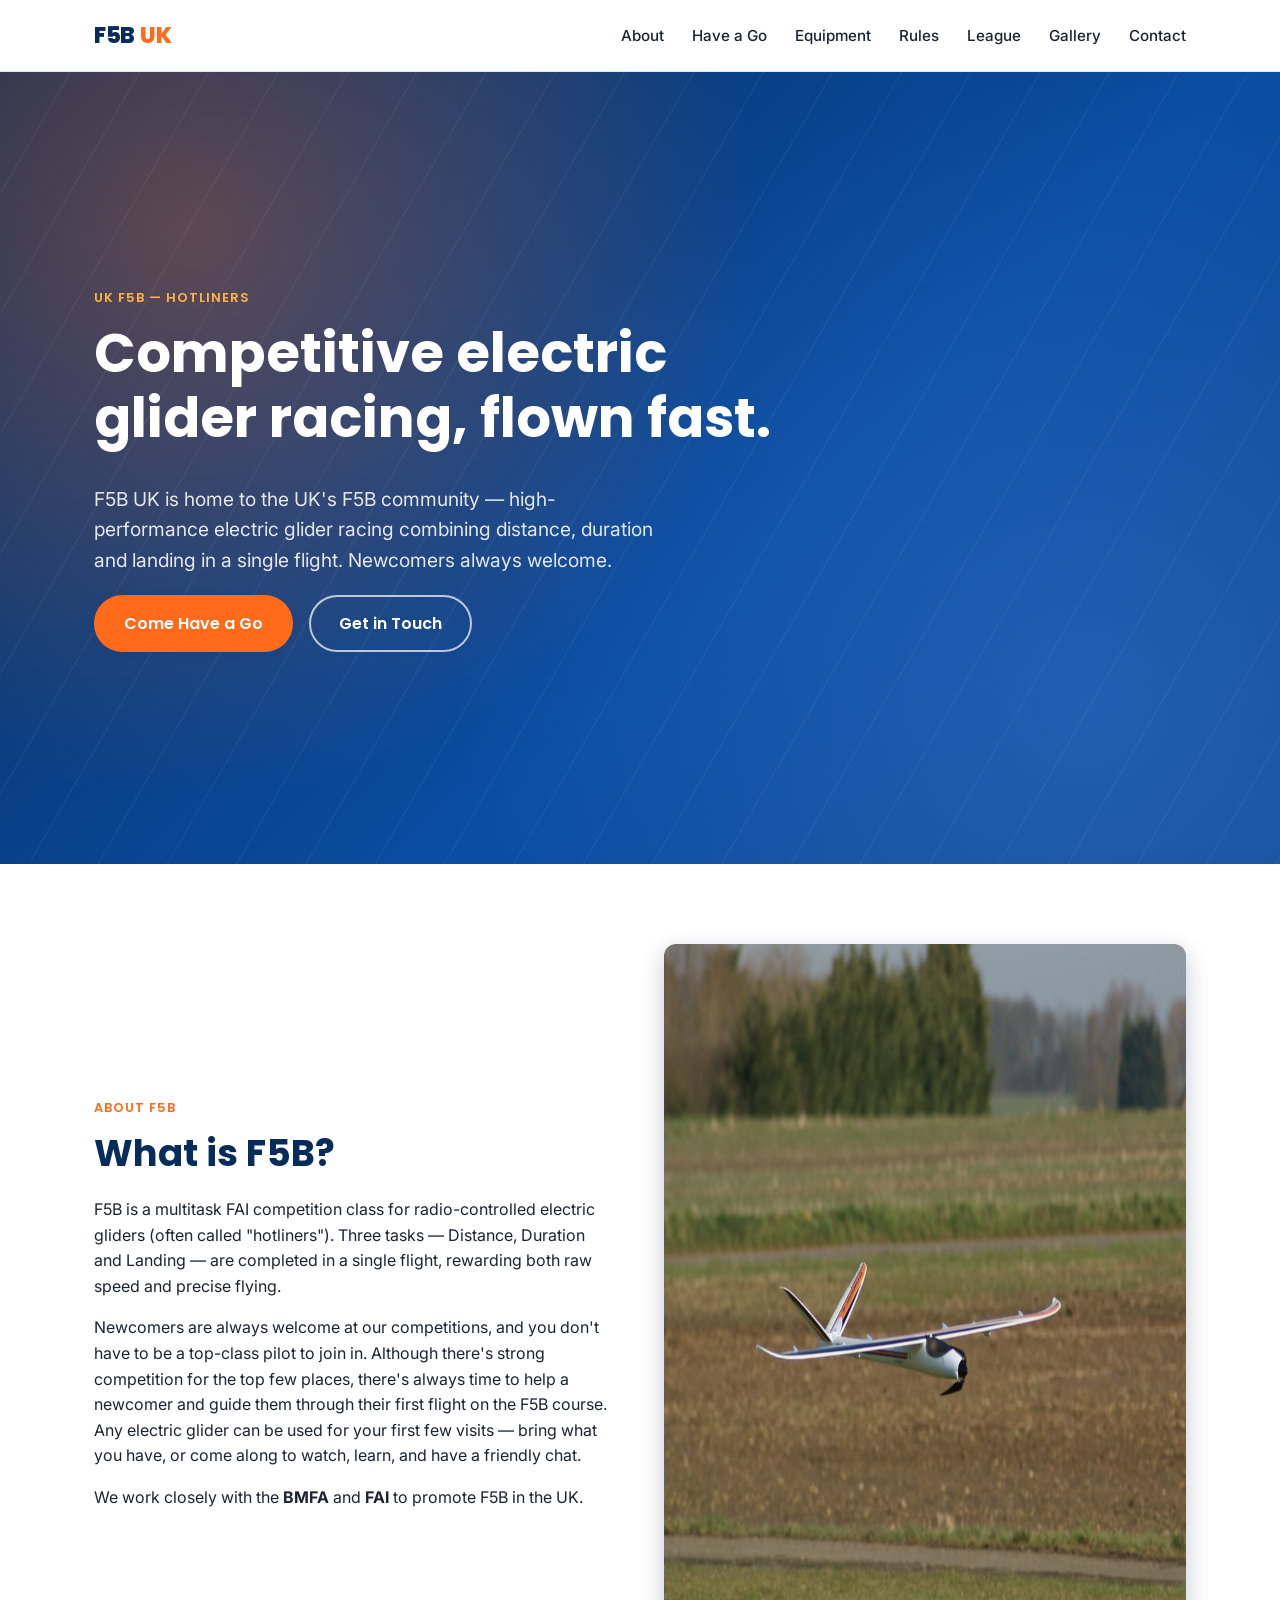
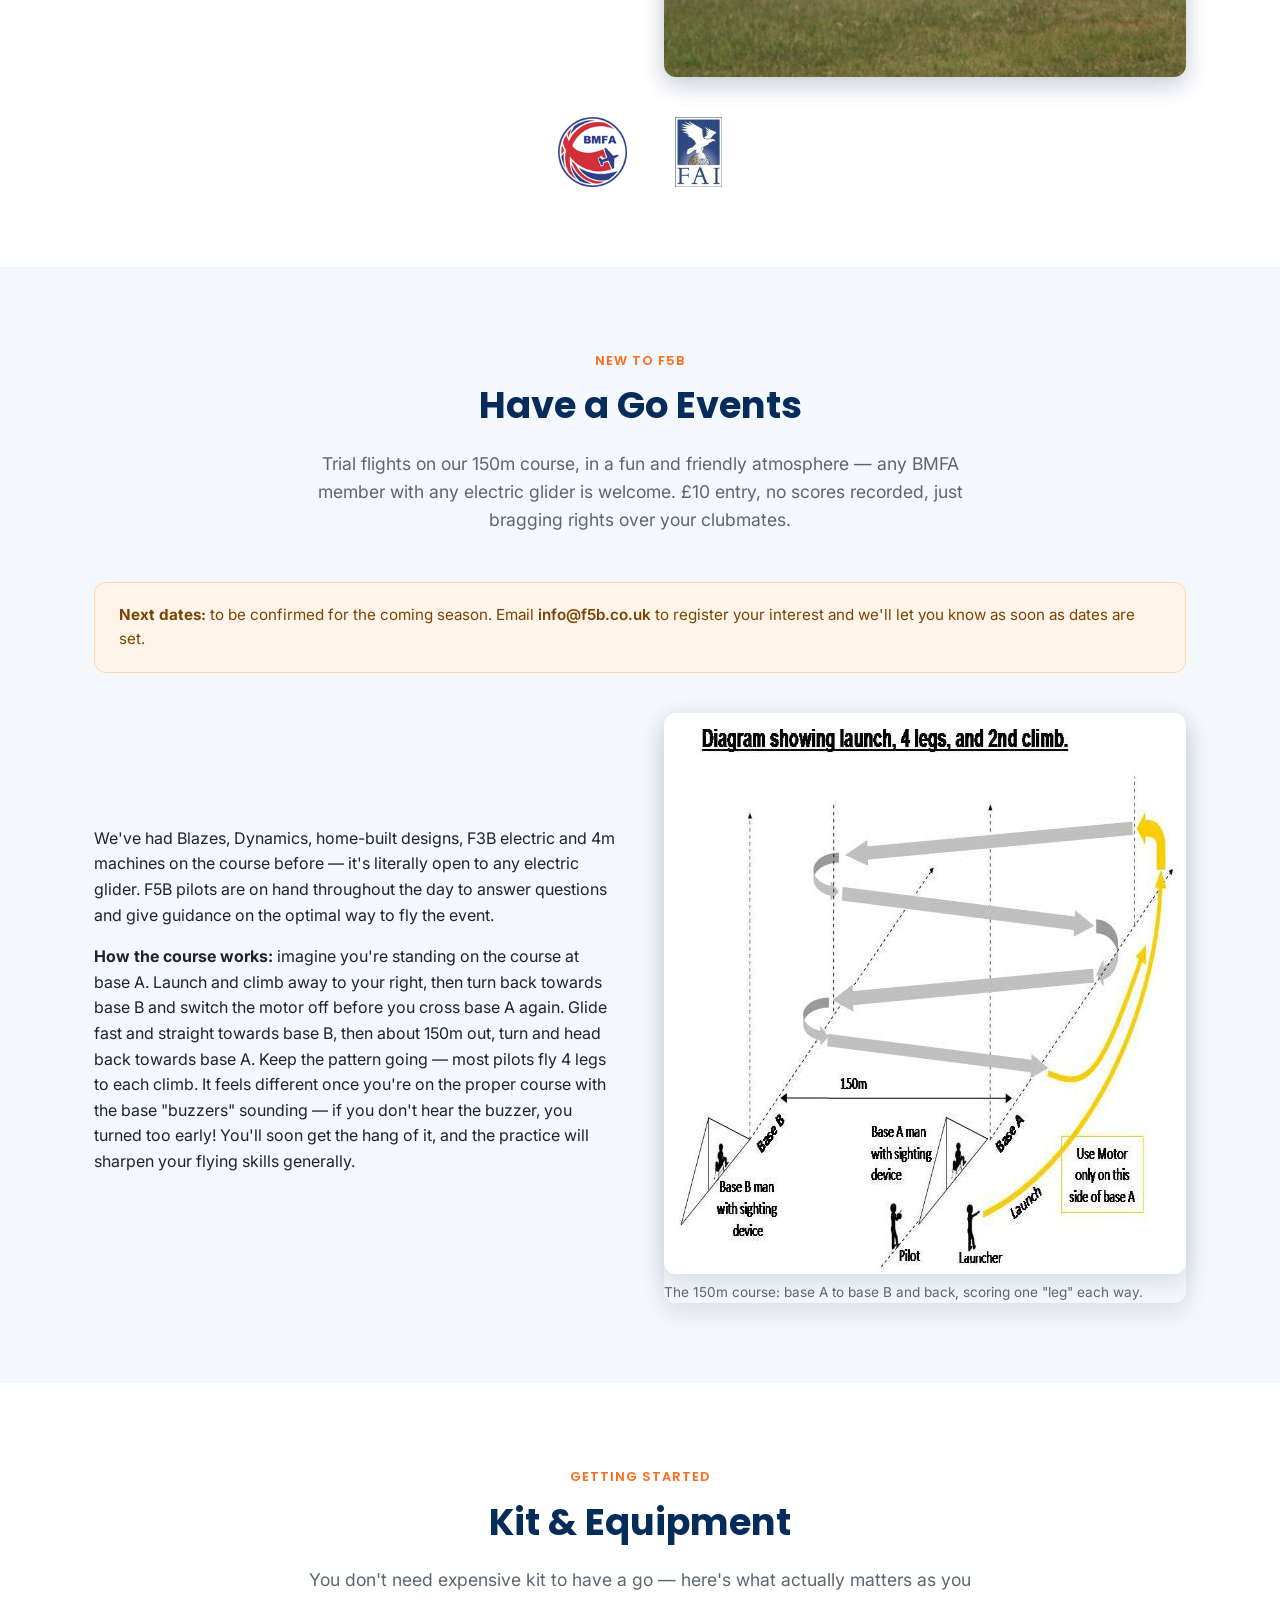
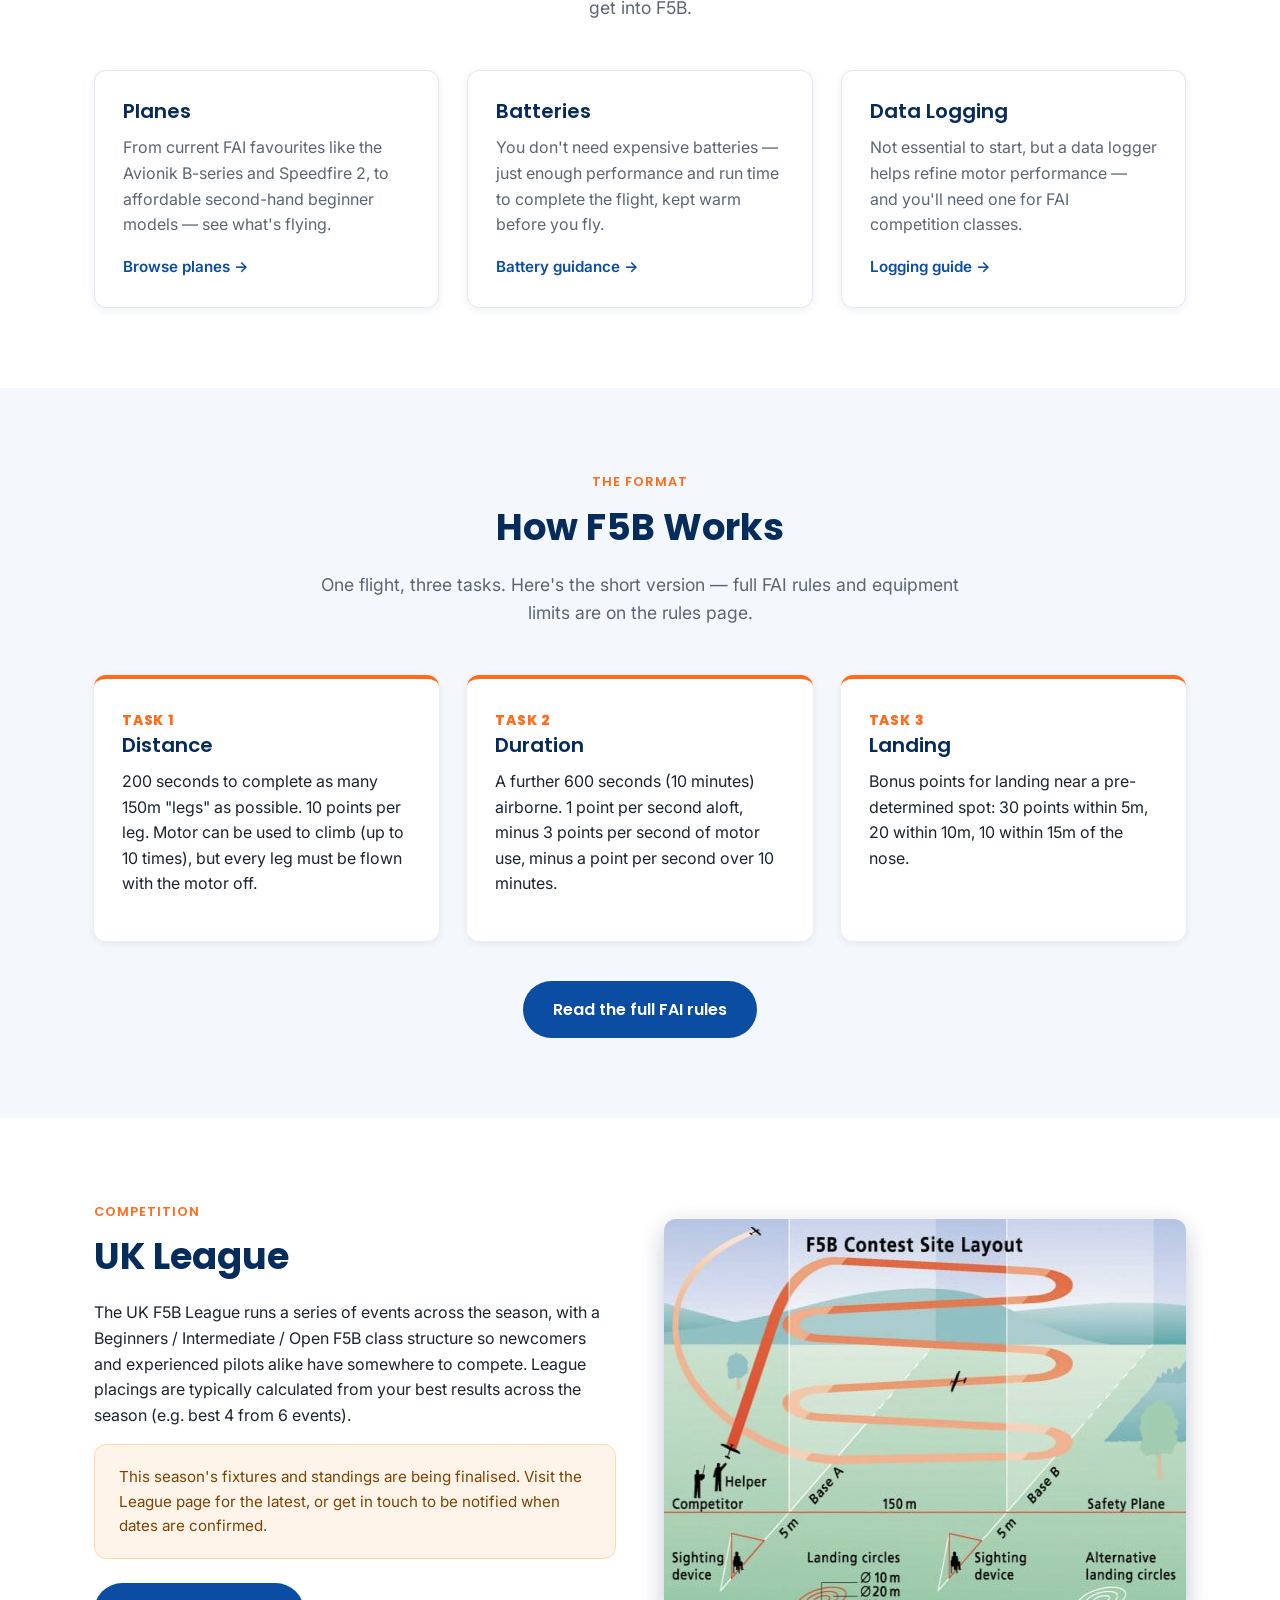
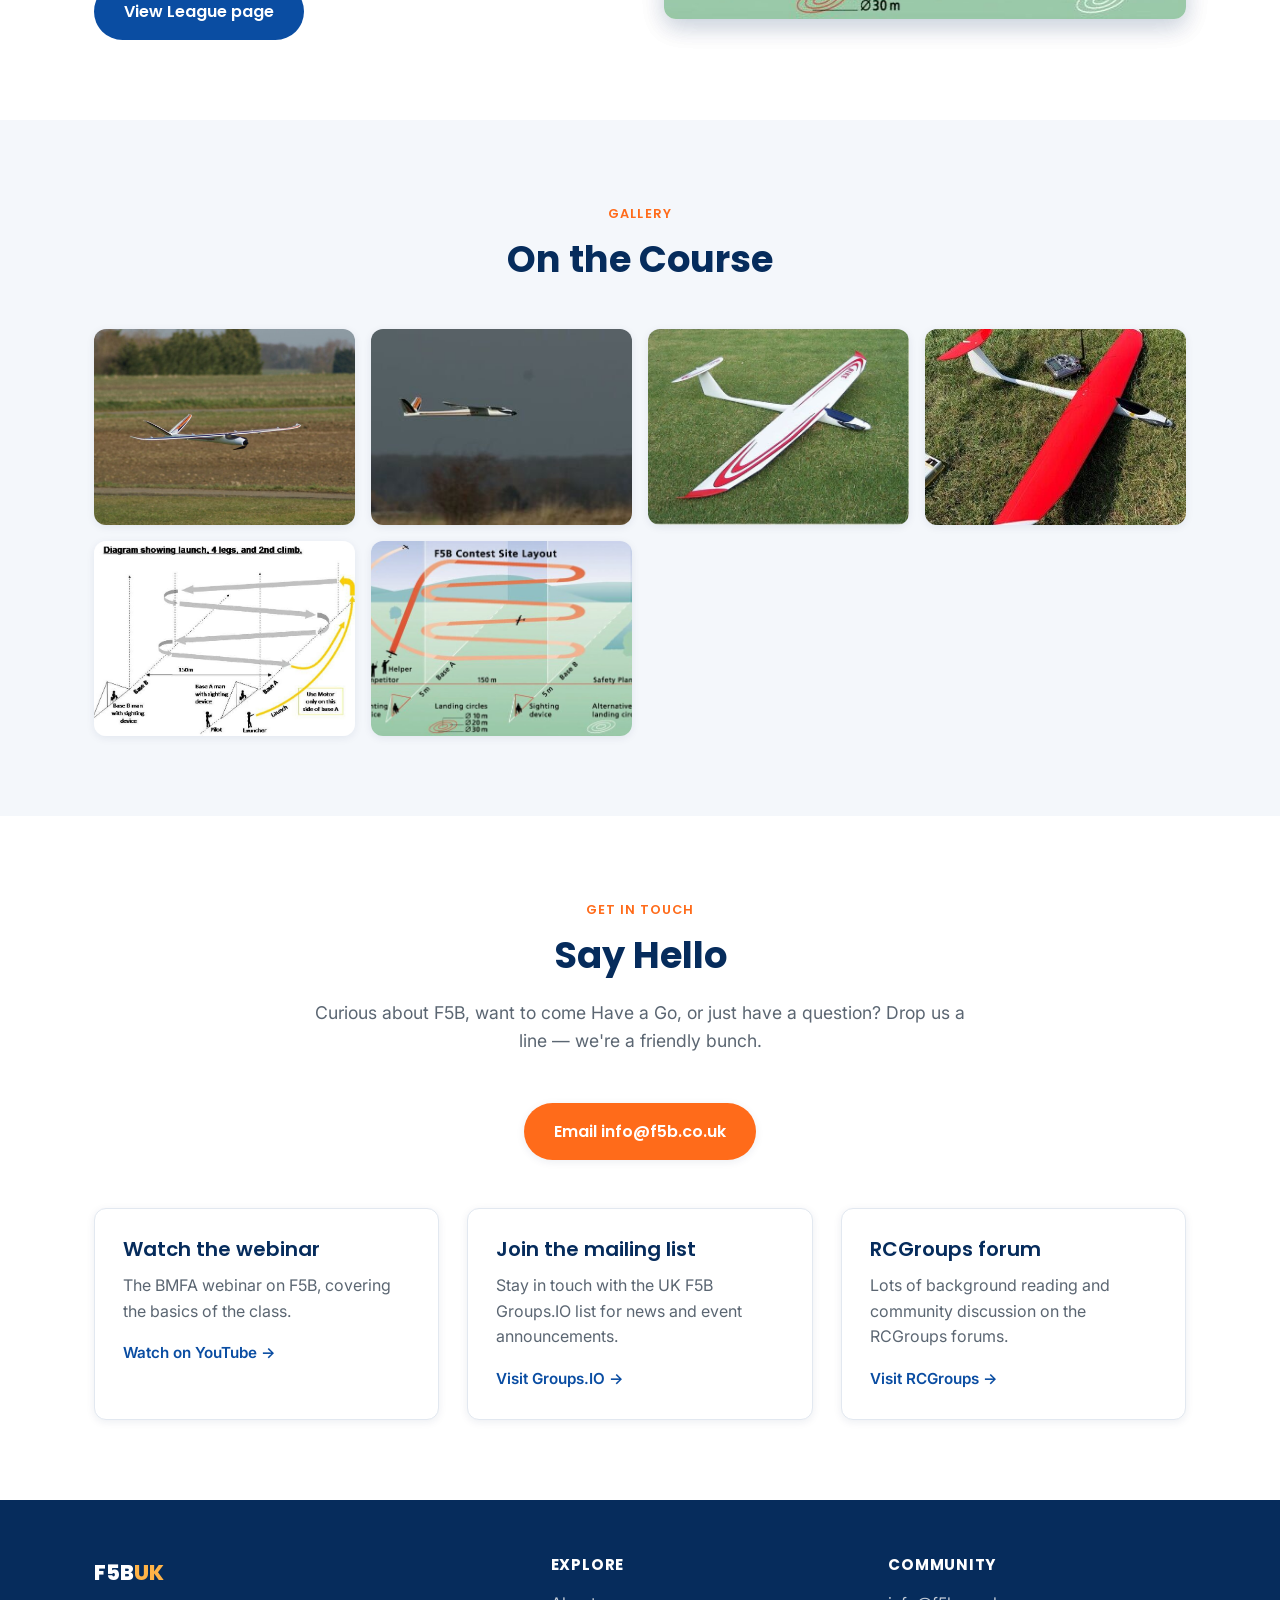
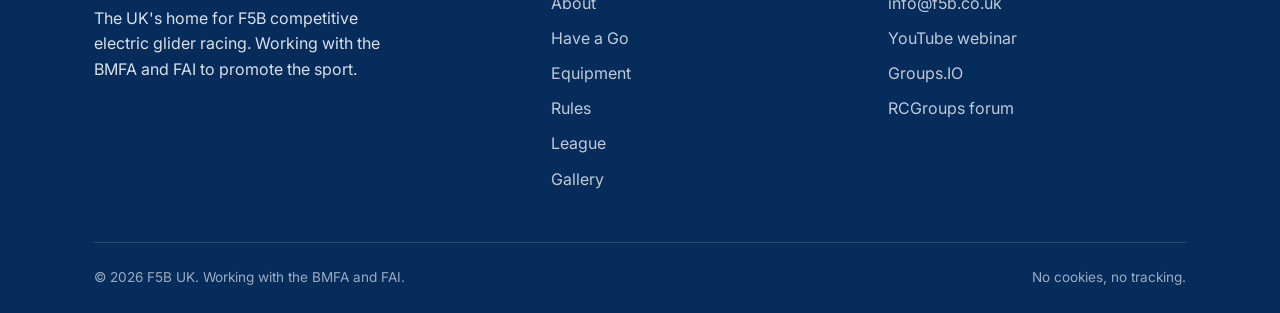
==== index.html @ 8a719f34 "Rebuild f5b.co.uk as a modern static site Replaces the old Weebly site with a hand-maintainable stat" ====
<!DOCTYPE html>
<html lang="en-GB">
<head>
  <meta charset="UTF-8">
  <meta name="viewport" content="width=device-width, initial-scale=1.0">
  <title>F5B UK | Competitive Electric Glider Racing</title>
  <meta name="description" content="F5B UK is home to competitive electric glider (hotliner) racing in the UK. Have-a-Go events, UK League competitions, equipment guides and getting-started info — working with the BMFA and FAI.">
  <link rel="canonical" href="https://f5b.co.uk/">

  <!-- Open Graph -->
  <meta property="og:type" content="website">
  <meta property="og:title" content="F5B UK | Competitive Electric Glider Racing">
  <meta property="og:description" content="The UK's home for F5B hotliner racing. Have-a-Go events, UK League, and everything you need to get started with competitive electric glider flying.">
  <meta property="og:url" content="https://f5b.co.uk/">
  <meta property="og:image" content="https://f5b.co.uk/images/hero-warboys.jpg">
  <meta name="twitter:card" content="summary_large_image">

  <link rel="icon" href="data:image/svg+xml,<svg xmlns=%22http://www.w3.org/2000/svg%22 viewBox=%220 0 100 100%22><text y=%22.9em%22 font-size=%2290%22>✈️</text></svg>">

  <link rel="preconnect" href="https://fonts.googleapis.com">
  <link rel="preconnect" href="https://fonts.gstatic.com" crossorigin>
  <link href="https://fonts.googleapis.com/css2?family=Inter:wght@400;500;600&family=Poppins:wght@600;700;800&display=swap" rel="stylesheet">
  <link rel="stylesheet" href="styles.css">

  <script type="application/ld+json">
  {
    "@context": "https://schema.org",
    "@type": "SportsOrganization",
    "name": "F5B UK",
    "description": "F5B UK is the national community for F5B competitive electric glider (hotliner) racing, working with the BMFA and FAI.",
    "url": "https://f5b.co.uk/",
    "logo": "https://f5b.co.uk/images/hero-warboys.jpg",
    "email": "info@f5b.co.uk",
    "sameAs": [
      "https://www.youtube.com/watch?v=KZSx01k2rZg",
      "https://f5b-uk.groups.io/g/main/topics",
      "http://www.rcgroups.com/high-performance-9/"
    ]
  }
  </script>
</head>
<body>
  <a class="skip-link" href="#main">Skip to content</a>

  <header class="site-header">
    <div class="container">
      <a class="logo" href="index.html">F5B<span>UK</span></a>
      <nav class="nav" aria-label="Primary">
        <ul class="nav-links">
          <li><a href="index.html#about">About</a></li>
          <li><a href="index.html#have-a-go">Have a Go</a></li>
          <li><a href="equipment.html">Equipment</a></li>
          <li><a href="rules.html">Rules</a></li>
          <li><a href="league.html">League</a></li>
          <li><a href="index.html#gallery">Gallery</a></li>
          <li><a href="index.html#contact">Contact</a></li>
        </ul>
        <button type="button" class="nav-toggle" aria-label="Toggle menu" aria-expanded="false">
          <span></span><span></span><span></span>
        </button>
      </nav>
    </div>
  </header>

  <main id="main">

    <!-- Hero -->
    <section class="hero">
      <div class="container">
        <div class="hero-content">
          <span class="eyebrow">UK F5B — Hotliners</span>
          <h1>Competitive electric glider racing, flown fast.</h1>
          <p>F5B UK is home to the UK's F5B community — high-performance electric glider racing combining distance, duration and landing in a single flight. Newcomers always welcome.</p>
          <div class="btn-row">
            <a class="btn btn--primary" href="#have-a-go">Come Have a Go</a>
            <a class="btn btn--outline" href="#contact">Get in Touch</a>
          </div>
        </div>
      </div>
    </section>

    <!-- About -->
    <section id="about" class="section">
      <div class="container">
        <div class="split">
          <div>
            <span class="eyebrow">About F5B</span>
            <h2>What is F5B?</h2>
            <p>F5B is a multitask FAI competition class for radio-controlled electric gliders (often called "hotliners"). Three tasks — Distance, Duration and Landing — are completed in a single flight, rewarding both raw speed and precise flying.</p>
            <p>Newcomers are always welcome at our competitions, and you don't have to be a top-class pilot to join in. Although there's strong competition for the top few places, there's always time to help a newcomer and guide them through their first flight on the F5B course. Any electric glider can be used for your first few visits — bring what you have, or come along to watch, learn, and have a friendly chat.</p>
            <p>We work closely with the <strong>BMFA</strong> and <strong>FAI</strong> to promote F5B in the UK.</p>
          </div>
          <figure>
            <img src="images/hero-warboys.jpg" alt="An electric glider (Dynamic) being flown at the Warboys F5B event" width="1100" height="733" loading="lazy">
          </figure>
        </div>
        <div class="partner-logos">
          <img src="images/bmfa-logo.png" alt="BMFA logo" loading="lazy">
          <img src="images/fai-logo.jpg" alt="FAI logo" loading="lazy">
        </div>
      </div>
    </section>

    <!-- Have a Go -->
    <section id="have-a-go" class="section section--alt">
      <div class="container">
        <div class="section-intro">
          <span class="eyebrow">New to F5B</span>
          <h2>Have a Go Events</h2>
          <p>Trial flights on our 150m course, in a fun and friendly atmosphere — any BMFA member with any electric glider is welcome. £10 entry, no scores recorded, just bragging rights over your clubmates.</p>
        </div>

        <div class="notice mb-lg">
          <strong>Next dates:</strong> to be confirmed for the coming season. Email <a href="mailto:info@f5b.co.uk">info@f5b.co.uk</a> to register your interest and we'll let you know as soon as dates are set.
        </div>

        <div class="split">
          <div>
            <p>We've had Blazes, Dynamics, home-built designs, F3B electric and 4m machines on the course before — it's literally open to any electric glider. F5B pilots are on hand throughout the day to answer questions and give guidance on the optimal way to fly the event.</p>
            <p><strong>How the course works:</strong> imagine you're standing on the course at base A. Launch and climb away to your right, then turn back towards base B and switch the motor off before you cross base A again. Glide fast and straight towards base B, then about 150m out, turn and head back towards base A. Keep the pattern going — most pilots fly 4 legs to each climb. It feels different once you're on the proper course with the base "buzzers" sounding — if you don't hear the buzzer, you turned too early! You'll soon get the hang of it, and the practice will sharpen your flying skills generally.</p>
          </div>
          <figure>
            <img src="images/course-diagram.jpg" alt="Diagram of the 150m F5B course showing base A and base B" width="811" height="561" loading="lazy">
            <figcaption>The 150m course: base A to base B and back, scoring one "leg" each way.</figcaption>
          </figure>
        </div>
      </div>
    </section>

    <!-- Getting Started / Equipment teaser -->
    <section id="equipment" class="section">
      <div class="container">
        <div class="section-intro">
          <span class="eyebrow">Getting Started</span>
          <h2>Kit &amp; Equipment</h2>
          <p>You don't need expensive kit to have a go — here's what actually matters as you get into F5B.</p>
        </div>
        <div class="card-grid">
          <div class="card">
            <h3>Planes</h3>
            <p>From current FAI favourites like the Avionik B-series and Speedfire 2, to affordable second-hand beginner models — see what's flying.</p>
            <a class="card-link" href="equipment.html#planes">Browse planes →</a>
          </div>
          <div class="card">
            <h3>Batteries</h3>
            <p>You don't need expensive batteries — just enough performance and run time to complete the flight, kept warm before you fly.</p>
            <a class="card-link" href="equipment.html#batteries">Battery guidance →</a>
          </div>
          <div class="card">
            <h3>Data Logging</h3>
            <p>Not essential to start, but a data logger helps refine motor performance — and you'll need one for FAI competition classes.</p>
            <a class="card-link" href="equipment.html#data-logging">Logging guide →</a>
          </div>
        </div>
      </div>
    </section>

    <!-- Rules summary -->
    <section class="section section--alt">
      <div class="container">
        <div class="section-intro">
          <span class="eyebrow">The Format</span>
          <h2>How F5B Works</h2>
          <p>One flight, three tasks. Here's the short version — full FAI rules and equipment limits are on the rules page.</p>
        </div>
        <div class="task-grid">
          <div class="task-card">
            <span class="task-number">Task 1</span>
            <h3>Distance</h3>
            <p>200 seconds to complete as many 150m "legs" as possible. 10 points per leg. Motor can be used to climb (up to 10 times), but every leg must be flown with the motor off.</p>
          </div>
          <div class="task-card">
            <span class="task-number">Task 2</span>
            <h3>Duration</h3>
            <p>A further 600 seconds (10 minutes) airborne. 1 point per second aloft, minus 3 points per second of motor use, minus a point per second over 10 minutes.</p>
          </div>
          <div class="task-card">
            <span class="task-number">Task 3</span>
            <h3>Landing</h3>
            <p>Bonus points for landing near a pre-determined spot: 30 points within 5m, 20 within 10m, 10 within 15m of the nose.</p>
          </div>
        </div>
        <div class="btn-row mt-lg center">
          <a class="btn btn--secondary" href="rules.html">Read the full FAI rules</a>
        </div>
      </div>
    </section>

    <!-- League -->
    <section class="section">
      <div class="container">
        <div class="split">
          <div>
            <span class="eyebrow">Competition</span>
            <h2>UK League</h2>
            <p>The UK F5B League runs a series of events across the season, with a Beginners / Intermediate / Open F5B class structure so newcomers and experienced pilots alike have somewhere to compete. League placings are typically calculated from your best results across the season (e.g. best 4 from 6 events).</p>
            <div class="notice">
              This season's fixtures and standings are being finalised. Visit the League page for the latest, or get in touch to be notified when dates are confirmed.
            </div>
            <div class="btn-row mt-md">
              <a class="btn btn--secondary" href="league.html">View League page</a>
            </div>
          </div>
          <figure>
            <img src="images/fai-legs-diagram.jpg" alt="Diagram of the FAI course legs used to score the distance task" width="601" height="400" loading="lazy">
          </figure>
        </div>
      </div>
    </section>

    <!-- Gallery -->
    <section id="gallery" class="section section--alt">
      <div class="container">
        <div class="section-intro">
          <span class="eyebrow">Gallery</span>
          <h2>On the Course</h2>
        </div>
        <div class="gallery-grid">
          <a href="images/hero-warboys.jpg" target="_blank" rel="noopener">
            <img src="images/hero-warboys.jpg" alt="Dynamic electric glider flying at Warboys" loading="lazy">
          </a>
          <a href="images/dynamic-warboys-2.jpg" target="_blank" rel="noopener">
            <img src="images/dynamic-warboys-2.jpg" alt="Dynamic electric glider at Warboys, second view" loading="lazy">
          </a>
          <a href="images/event-photo-1.jpg" target="_blank" rel="noopener">
            <img src="images/event-photo-1.jpg" alt="Pilots and gliders at a Have-a-Go event" loading="lazy">
          </a>
          <a href="images/event-photo-2.jpg" target="_blank" rel="noopener">
            <img src="images/event-photo-2.jpg" alt="F5B event in progress on the course" loading="lazy">
          </a>
          <a href="images/course-diagram.jpg" target="_blank" rel="noopener">
            <img src="images/course-diagram.jpg" alt="150m course diagram" loading="lazy">
          </a>
          <a href="images/fai-legs-diagram.jpg" target="_blank" rel="noopener">
            <img src="images/fai-legs-diagram.jpg" alt="FAI course legs diagram" loading="lazy">
          </a>
        </div>
      </div>
    </section>

    <!-- Contact -->
    <section id="contact" class="section">
      <div class="container">
        <div class="section-intro">
          <span class="eyebrow">Get in Touch</span>
          <h2>Say Hello</h2>
          <p>Curious about F5B, want to come Have a Go, or just have a question? Drop us a line — we're a friendly bunch.</p>
        </div>
        <div class="btn-row center mb-xl">
          <a class="btn btn--primary" href="mailto:info@f5b.co.uk">Email info@f5b.co.uk</a>
        </div>
        <div class="card-grid">
          <div class="card">
            <h3>Watch the webinar</h3>
            <p>The BMFA webinar on F5B, covering the basics of the class.</p>
            <a class="card-link" href="https://www.youtube.com/watch?v=KZSx01k2rZg" target="_blank" rel="noopener">Watch on YouTube →</a>
          </div>
          <div class="card">
            <h3>Join the mailing list</h3>
            <p>Stay in touch with the UK F5B Groups.IO list for news and event announcements.</p>
            <a class="card-link" href="https://f5b-uk.groups.io/g/main/topics" target="_blank" rel="noopener">Visit Groups.IO →</a>
          </div>
          <div class="card">
            <h3>RCGroups forum</h3>
            <p>Lots of background reading and community discussion on the RCGroups forums.</p>
            <a class="card-link" href="http://www.rcgroups.com/high-performance-9/" target="_blank" rel="noopener">Visit RCGroups →</a>
          </div>
        </div>
      </div>
    </section>

  </main>

  <footer class="site-footer">
    <div class="container">
      <div class="footer-grid">
        <div>
          <div class="footer-logo">F5B<span>UK</span></div>
          <p class="footer-blurb">The UK's home for F5B competitive electric glider racing. Working with the BMFA and FAI to promote the sport.</p>
        </div>
        <div>
          <h4>Explore</h4>
          <ul>
            <li><a href="index.html#about">About</a></li>
            <li><a href="index.html#have-a-go">Have a Go</a></li>
            <li><a href="equipment.html">Equipment</a></li>
            <li><a href="rules.html">Rules</a></li>
            <li><a href="league.html">League</a></li>
            <li><a href="index.html#gallery">Gallery</a></li>
          </ul>
        </div>
        <div>
          <h4>Community</h4>
          <ul>
            <li><a href="mailto:info@f5b.co.uk">info@f5b.co.uk</a></li>
            <li><a href="https://www.youtube.com/watch?v=KZSx01k2rZg" target="_blank" rel="noopener">YouTube webinar</a></li>
            <li><a href="https://f5b-uk.groups.io/g/main/topics" target="_blank" rel="noopener">Groups.IO</a></li>
            <li><a href="http://www.rcgroups.com/high-performance-9/" target="_blank" rel="noopener">RCGroups forum</a></li>
          </ul>
        </div>
      </div>
      <div class="footer-bottom">
        <span>&copy; <span id="year">2026</span> F5B UK. Working with the BMFA and FAI.</span>
        <span>No cookies, no tracking.</span>
      </div>
    </div>
  </footer>

  <script src="script.js"></script>
</body>
</html>
---- styles.css ----
/* ==========================================================================
   F5B UK — Design System
   ========================================================================== */

:root {
  /* Colour palette — aviation blue + electric-speed amber accent */
  --color-primary: #0a4da2;
  --color-primary-dark: #062c5c;
  --color-primary-light: #3d7bd9;
  --color-accent: #ff6b1a;
  --color-accent-light: #ffb347;

  --color-bg: #ffffff;
  --color-bg-alt: #f4f7fb;
  --color-text: #1b2430;
  --color-text-muted: #5b6672;
  --color-border: #e2e8f0;
  --color-white: #ffffff;

  /* Type */
  --font-heading: "Poppins", "Segoe UI", system-ui, sans-serif;
  --font-body: "Inter", "Segoe UI", system-ui, sans-serif;

  /* Layout */
  --container-width: 1140px;
  --radius: 12px;
  --shadow-sm: 0 2px 8px rgba(6, 44, 92, 0.08);
  --shadow-md: 0 8px 24px rgba(6, 44, 92, 0.12);
  --header-height: 72px;
}

/* ---- Reset ---- */
*,
*::before,
*::after {
  box-sizing: border-box;
}

html {
  scroll-behavior: smooth;
  scroll-padding-top: var(--header-height);
}

body {
  margin: 0;
  font-family: var(--font-body);
  color: var(--color-text);
  background: var(--color-bg);
  line-height: 1.6;
  -webkit-font-smoothing: antialiased;
}

img {
  max-width: 100%;
  display: block;
}

a {
  color: var(--color-primary);
  text-decoration: none;
}

a:hover {
  text-decoration: underline;
}

h1,
h2,
h3,
h4 {
  font-family: var(--font-heading);
  line-height: 1.2;
  margin: 0 0 0.6em;
  color: var(--color-primary-dark);
}

h1 {
  font-size: clamp(2.2rem, 5vw, 3.4rem);
  font-weight: 700;
}

h2 {
  font-size: clamp(1.7rem, 3.5vw, 2.3rem);
  font-weight: 700;
}

h3 {
  font-size: 1.25rem;
  font-weight: 600;
}

p {
  margin: 0 0 1em;
}

ul {
  margin: 0 0 1em;
  padding-left: 1.25em;
}

.container {
  width: 100%;
  max-width: var(--container-width);
  margin: 0 auto;
  padding: 0 1.5rem;
}

.section {
  padding: 5rem 0;
}

.section--alt {
  background: var(--color-bg-alt);
}

.section-intro {
  max-width: 680px;
  margin: 0 auto 3rem;
  text-align: center;
}

.section-intro p {
  color: var(--color-text-muted);
  font-size: 1.1rem;
}

.eyebrow {
  display: inline-block;
  font-family: var(--font-heading);
  font-size: 0.8rem;
  font-weight: 600;
  letter-spacing: 0.08em;
  text-transform: uppercase;
  color: var(--color-accent);
  margin-bottom: 0.75rem;
}

/* ---- Buttons ---- */
.btn {
  display: inline-block;
  font-family: var(--font-heading);
  font-weight: 600;
  font-size: 1rem;
  padding: 0.85rem 1.75rem;
  border-radius: 999px;
  border: 2px solid transparent;
  cursor: pointer;
  transition: transform 0.15s ease, box-shadow 0.15s ease, background 0.15s ease;
  text-decoration: none;
}

.btn:hover {
  transform: translateY(-2px);
  text-decoration: none;
}

.btn--primary {
  background: var(--color-accent);
  color: var(--color-white);
  box-shadow: var(--shadow-sm);
}

.btn--primary:hover {
  background: var(--color-accent-light);
  box-shadow: var(--shadow-md);
}

.btn--outline {
  background: transparent;
  border-color: rgba(255, 255, 255, 0.7);
  color: var(--color-white);
}

.btn--outline:hover {
  background: rgba(255, 255, 255, 0.15);
}

.btn--secondary {
  background: var(--color-primary);
  color: var(--color-white);
}

.btn--secondary:hover {
  background: var(--color-primary-light);
}

.btn-row {
  display: flex;
  gap: 1rem;
  flex-wrap: wrap;
}

/* ---- Header / Nav ---- */
.site-header {
  position: sticky;
  top: 0;
  z-index: 100;
  height: var(--header-height);
  background: rgba(255, 255, 255, 0.95);
  backdrop-filter: blur(8px);
  border-bottom: 1px solid var(--color-border);
}

.site-header .container {
  height: 100%;
  display: flex;
  align-items: center;
  justify-content: space-between;
}

.logo {
  font-family: var(--font-heading);
  font-weight: 800;
  font-size: 1.4rem;
  color: var(--color-primary-dark);
  letter-spacing: -0.02em;
  text-decoration: none;
  display: flex;
  align-items: baseline;
  gap: 0.35rem;
}

.logo span {
  color: var(--color-accent);
}

.logo:hover {
  text-decoration: none;
}

.nav {
  display: flex;
  align-items: center;
  gap: 2rem;
}

.nav-links {
  display: flex;
  gap: 1.75rem;
  list-style: none;
  margin: 0;
  padding: 0;
}

.nav-links a {
  color: var(--color-text);
  font-weight: 500;
  font-size: 0.95rem;
}

.nav-links a:hover {
  color: var(--color-primary);
  text-decoration: none;
}

.nav-toggle {
  display: none;
  flex-direction: column;
  gap: 5px;
  background: none;
  border: none;
  cursor: pointer;
  padding: 0.5rem;
}

.nav-toggle span {
  width: 24px;
  height: 2px;
  background: var(--color-primary-dark);
  border-radius: 2px;
  transition: transform 0.2s ease, opacity 0.2s ease;
}

/* ---- Hero ---- */
.hero {
  position: relative;
  min-height: 88vh;
  display: flex;
  align-items: center;
  color: var(--color-white);
  background: radial-gradient(circle at 15% 20%, rgba(255, 107, 26, 0.35), transparent 45%),
    radial-gradient(circle at 85% 80%, rgba(61, 123, 217, 0.4), transparent 50%),
    linear-gradient(135deg, var(--color-primary-dark) 0%, var(--color-primary) 60%, #124a8f 100%);
  overflow: hidden;
}

.hero::after {
  content: "";
  position: absolute;
  inset: 0;
  background-image: repeating-linear-gradient(
    120deg,
    rgba(255, 255, 255, 0.04) 0px,
    rgba(255, 255, 255, 0.04) 2px,
    transparent 2px,
    transparent 60px
  );
  pointer-events: none;
}

.hero-content {
  position: relative;
  z-index: 1;
  max-width: 680px;
}

.hero-content .eyebrow {
  color: var(--color-accent-light);
}

.hero-content h1 {
  color: var(--color-white);
}

.hero-content p {
  font-size: 1.2rem;
  color: rgba(255, 255, 255, 0.88);
  max-width: 560px;
}

/* ---- Cards ---- */
.card-grid {
  display: grid;
  grid-template-columns: repeat(auto-fit, minmax(260px, 1fr));
  gap: 1.75rem;
}

.card {
  background: var(--color-white);
  border-radius: var(--radius);
  box-shadow: var(--shadow-sm);
  padding: 1.75rem;
  transition: transform 0.15s ease, box-shadow 0.15s ease;
  border: 1px solid var(--color-border);
}

.card:hover {
  transform: translateY(-4px);
  box-shadow: var(--shadow-md);
}

.card h3 {
  color: var(--color-primary-dark);
}

.card p {
  color: var(--color-text-muted);
  margin-bottom: 1rem;
}

.card-link {
  font-weight: 600;
  font-size: 0.95rem;
}

/* ---- Plane cards (with photo) ---- */
.plane-card {
  background: var(--color-white);
  border-radius: var(--radius);
  overflow: hidden;
  box-shadow: var(--shadow-sm);
  border: 1px solid var(--color-border);
  display: flex;
  flex-direction: column;
}

.plane-card img {
  width: 100%;
  aspect-ratio: 4 / 3;
  object-fit: cover;
}

.plane-card .plane-card-body {
  padding: 1.25rem 1.5rem 1.5rem;
}

.plane-card h3 {
  margin-bottom: 0.35rem;
}

.plane-card p {
  color: var(--color-text-muted);
  font-size: 0.95rem;
  margin-bottom: 0.5rem;
}

.photo-credit {
  font-size: 0.78rem;
  color: var(--color-text-muted);
}

.photo-credit a {
  color: var(--color-text-muted);
  text-decoration: underline;
}

/* ---- Two-column layout ---- */
.split {
  display: grid;
  grid-template-columns: 1fr 1fr;
  gap: 3rem;
  align-items: center;
}

.split img,
.split figure {
  border-radius: var(--radius);
  box-shadow: var(--shadow-md);
  margin: 0;
}

.split figure figcaption {
  font-size: 0.85rem;
  color: var(--color-text-muted);
  margin-top: 0.5rem;
}

/* ---- Partner logos ---- */
.partner-logos {
  display: flex;
  align-items: center;
  justify-content: center;
  gap: 3rem;
  flex-wrap: wrap;
  margin-top: 2.5rem;
}

.partner-logos img {
  max-height: 70px;
  width: auto;
  filter: grayscale(15%);
}

/* ---- Gallery ---- */
.gallery-grid {
  display: grid;
  grid-template-columns: repeat(auto-fit, minmax(220px, 1fr));
  gap: 1rem;
}

.gallery-grid a {
  display: block;
  border-radius: var(--radius);
  overflow: hidden;
  box-shadow: var(--shadow-sm);
}

.gallery-grid img {
  width: 100%;
  aspect-ratio: 4 / 3;
  object-fit: cover;
  transition: transform 0.25s ease;
}

.gallery-grid a:hover img {
  transform: scale(1.05);
}

/* ---- Placeholder / notice boxes ---- */
.notice {
  background: #fff4ea;
  border: 1px solid #ffd8ae;
  border-radius: var(--radius);
  padding: 1.25rem 1.5rem;
  color: #7a4300;
  font-size: 0.95rem;
}

.notice a {
  color: #7a4300;
  font-weight: 600;
}

/* ---- Tables (league placeholder) ---- */
.data-table {
  width: 100%;
  border-collapse: collapse;
  background: var(--color-white);
  box-shadow: var(--shadow-sm);
  border-radius: var(--radius);
  overflow: hidden;
}

.data-table caption {
  text-align: left;
  font-weight: 600;
  padding: 0.75rem 1rem;
  background: var(--color-bg-alt);
}

.data-table th,
.data-table td {
  padding: 0.75rem 1rem;
  border-bottom: 1px solid var(--color-border);
  text-align: left;
}

.data-table th {
  font-family: var(--font-heading);
  color: var(--color-primary-dark);
  font-size: 0.85rem;
  text-transform: uppercase;
  letter-spacing: 0.04em;
}

/* ---- Rules task cards ---- */
.task-grid {
  display: grid;
  grid-template-columns: repeat(auto-fit, minmax(240px, 1fr));
  gap: 1.75rem;
}

.task-card {
  background: var(--color-white);
  border-top: 4px solid var(--color-accent);
  border-radius: var(--radius);
  padding: 1.75rem;
  box-shadow: var(--shadow-sm);
}

.task-card .task-number {
  font-family: var(--font-heading);
  font-weight: 800;
  font-size: 0.85rem;
  color: var(--color-accent);
  letter-spacing: 0.06em;
  text-transform: uppercase;
}

/* ---- Sub-nav (for deep pages) ---- */
.subnav {
  background: var(--color-bg-alt);
  border-bottom: 1px solid var(--color-border);
  position: sticky;
  top: var(--header-height);
  z-index: 90;
}

.subnav .container {
  display: flex;
  gap: 1.5rem;
  overflow-x: auto;
  padding-top: 0.85rem;
  padding-bottom: 0.85rem;
}

.subnav a {
  white-space: nowrap;
  font-size: 0.9rem;
  font-weight: 600;
  color: var(--color-text-muted);
}

.subnav a:hover {
  color: var(--color-primary);
  text-decoration: none;
}

/* ---- Page header (deep pages) ---- */
.page-header {
  background: linear-gradient(135deg, var(--color-primary-dark), var(--color-primary));
  color: var(--color-white);
  padding: 3.5rem 0;
  text-align: center;
}

.page-header h1 {
  color: var(--color-white);
  margin-bottom: 0.5rem;
}

.page-header p {
  color: rgba(255, 255, 255, 0.85);
  max-width: 620px;
  margin: 0 auto;
}

.breadcrumb {
  font-size: 0.85rem;
  color: rgba(255, 255, 255, 0.7);
  margin-bottom: 1rem;
}

.breadcrumb a {
  color: rgba(255, 255, 255, 0.85);
}

/* ---- Footer ---- */
.site-footer {
  background: var(--color-primary-dark);
  color: rgba(255, 255, 255, 0.85);
  padding: 3.5rem 0 1.5rem;
}

.footer-grid {
  display: grid;
  grid-template-columns: 1.4fr 1fr 1fr;
  gap: 2.5rem;
  margin-bottom: 2.5rem;
}

.footer-grid h4 {
  color: var(--color-white);
  font-size: 0.95rem;
  text-transform: uppercase;
  letter-spacing: 0.05em;
  margin-bottom: 1rem;
}

.footer-grid ul {
  list-style: none;
  padding: 0;
  margin: 0;
}

.footer-grid li {
  margin-bottom: 0.6rem;
}

.footer-grid a {
  color: rgba(255, 255, 255, 0.75);
}

.footer-grid a:hover {
  color: var(--color-white);
}

.footer-logo {
  font-family: var(--font-heading);
  font-weight: 800;
  font-size: 1.3rem;
  color: var(--color-white);
}

.footer-logo span {
  color: var(--color-accent-light);
}

.footer-bottom {
  border-top: 1px solid rgba(255, 255, 255, 0.15);
  padding-top: 1.5rem;
  font-size: 0.85rem;
  color: rgba(255, 255, 255, 0.6);
  display: flex;
  justify-content: space-between;
  flex-wrap: wrap;
  gap: 0.5rem;
}

/* ---- Utilities ---- */
.mt-sm { margin-top: 1rem; }
.mt-md { margin-top: 1.5rem; }
.mt-lg { margin-top: 2.5rem; }
.mt-xl { margin-top: 3rem; }
.mb-lg { margin-bottom: 2.5rem; }
.mb-xl { margin-bottom: 3rem; }
.my-lg { margin: 2.5rem 0; }
.my-md { margin: 2rem 0; }
.center { justify-content: center; }
.footer-blurb { margin-top: 1rem; max-width: 320px; }
.figure-narrow { max-width: 500px; margin: 0 auto 3rem; }

/* ---- Skip link (a11y) ---- */
.skip-link {
  position: absolute;
  left: -9999px;
  top: 0;
  background: var(--color-white);
  color: var(--color-primary-dark);
  padding: 0.75rem 1.25rem;
  z-index: 200;
  border-radius: 0 0 8px 0;
}

.skip-link:focus {
  left: 0;
}

/* ==========================================================================
   Responsive
   ========================================================================== */

@media (max-width: 860px) {
  .footer-grid {
    grid-template-columns: 1fr 1fr;
  }
}

@media (max-width: 768px) {
  .nav-links {
    position: fixed;
    top: var(--header-height);
    left: 0;
    right: 0;
    background: var(--color-white);
    flex-direction: column;
    gap: 0;
    padding: 0.5rem 0;
    border-bottom: 1px solid var(--color-border);
    box-shadow: var(--shadow-md);
    transform: translateY(-130%);
    opacity: 0;
    transition: transform 0.2s ease, opacity 0.2s ease;
  }

  .nav-links.is-open {
    transform: translateY(0);
    opacity: 1;
  }

  .nav-links li {
    width: 100%;
  }

  .nav-links a {
    display: block;
    padding: 0.9rem 1.5rem;
  }

  .nav-toggle {
    display: flex;
  }

  .nav-toggle.is-open span:nth-child(1) {
    transform: translateY(7px) rotate(45deg);
  }

  .nav-toggle.is-open span:nth-child(2) {
    opacity: 0;
  }

  .nav-toggle.is-open span:nth-child(3) {
    transform: translateY(-7px) rotate(-45deg);
  }

  .split {
    grid-template-columns: 1fr;
  }

  .footer-grid {
    grid-template-columns: 1fr;
  }

  .footer-bottom {
    flex-direction: column;
  }
}

@media (max-width: 520px) {
  .section {
    padding: 3.5rem 0;
  }

  .hero {
    min-height: 100vh;
  }

  .btn-row {
    flex-direction: column;
  }

  .btn {
    text-align: center;
  }
}
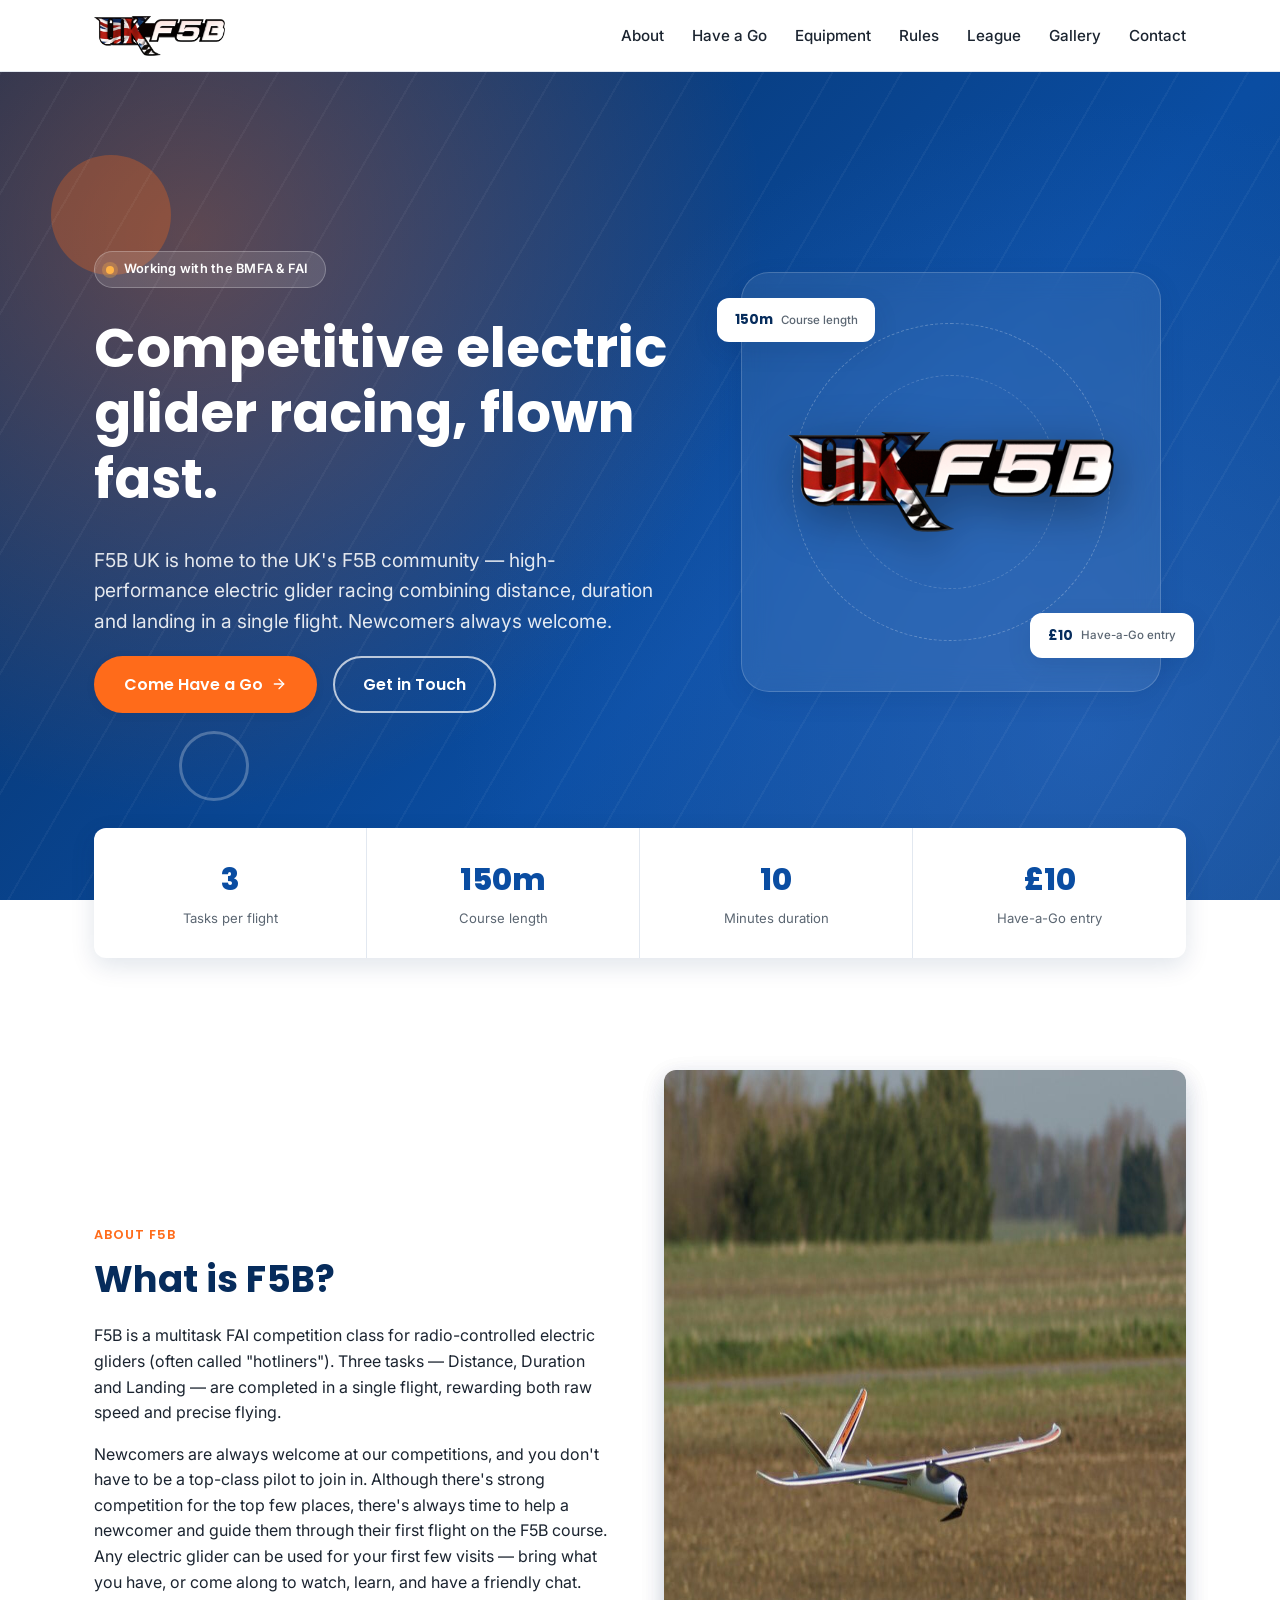
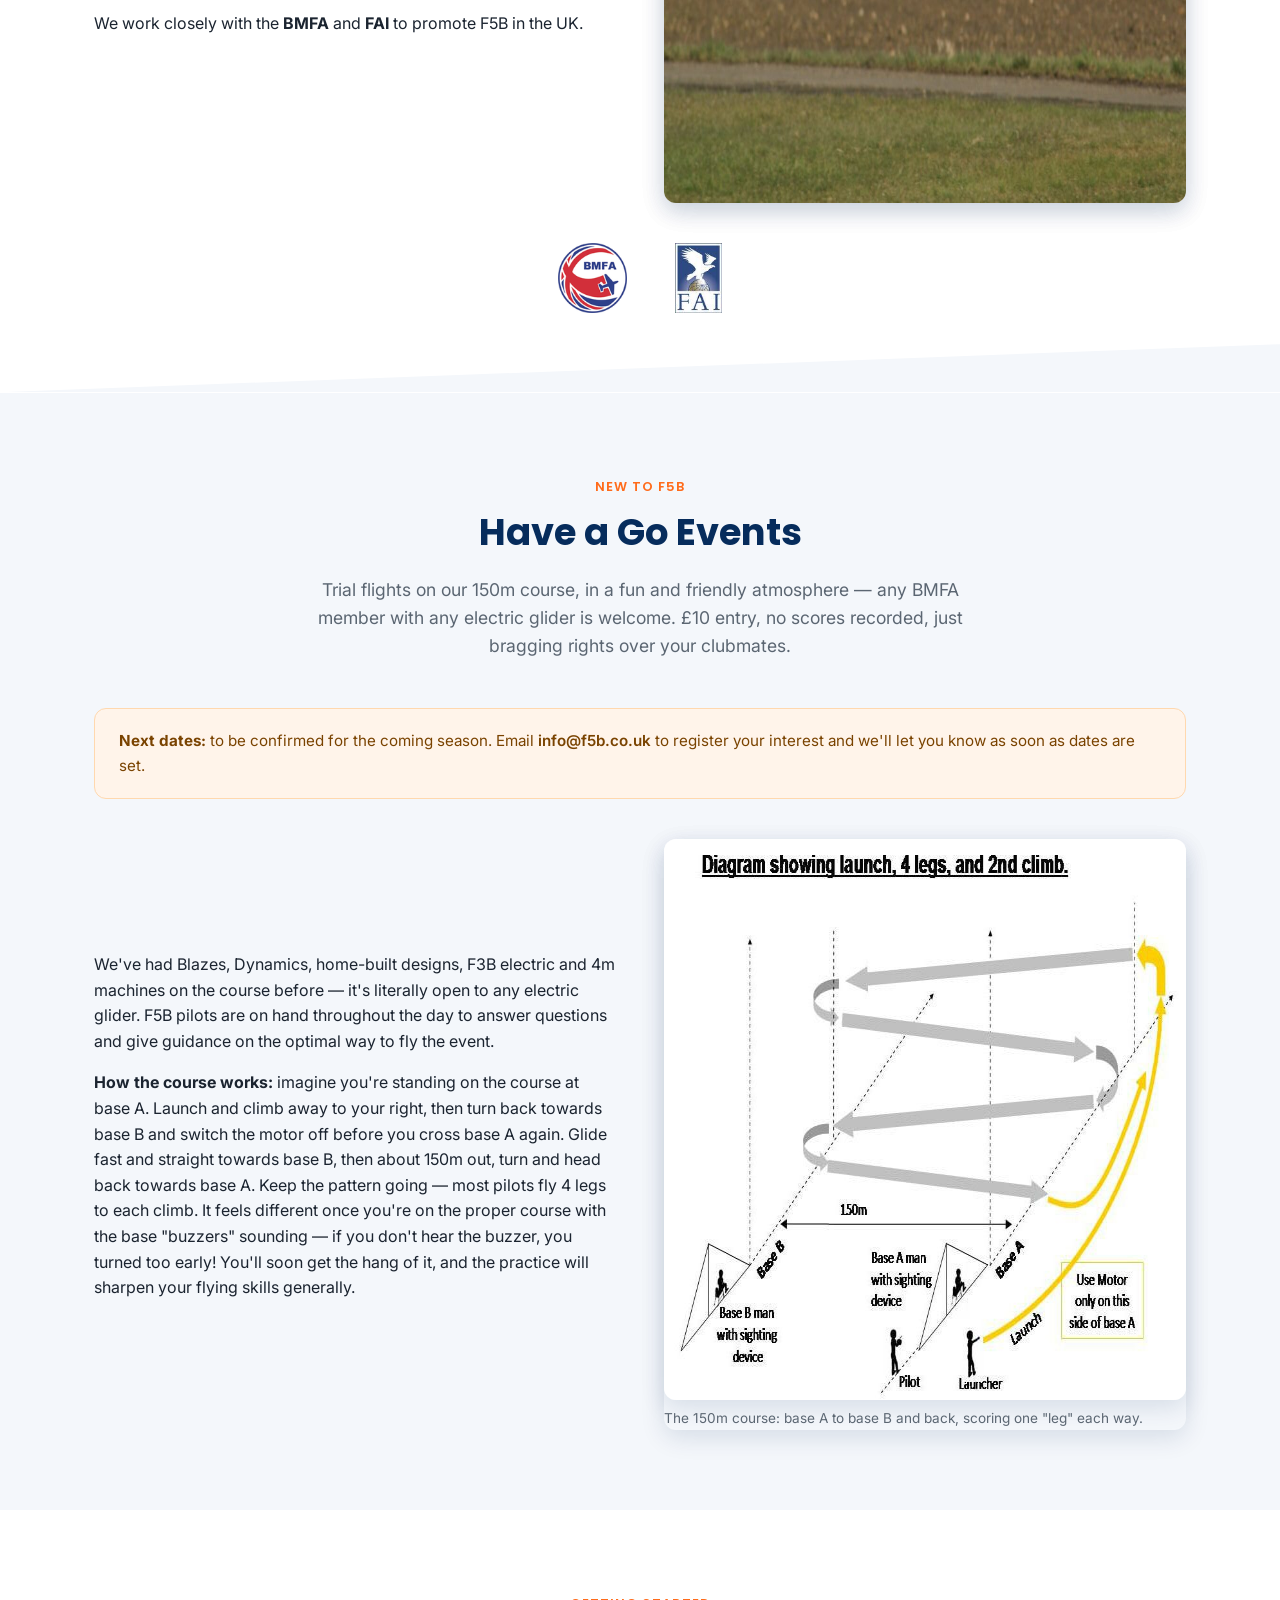
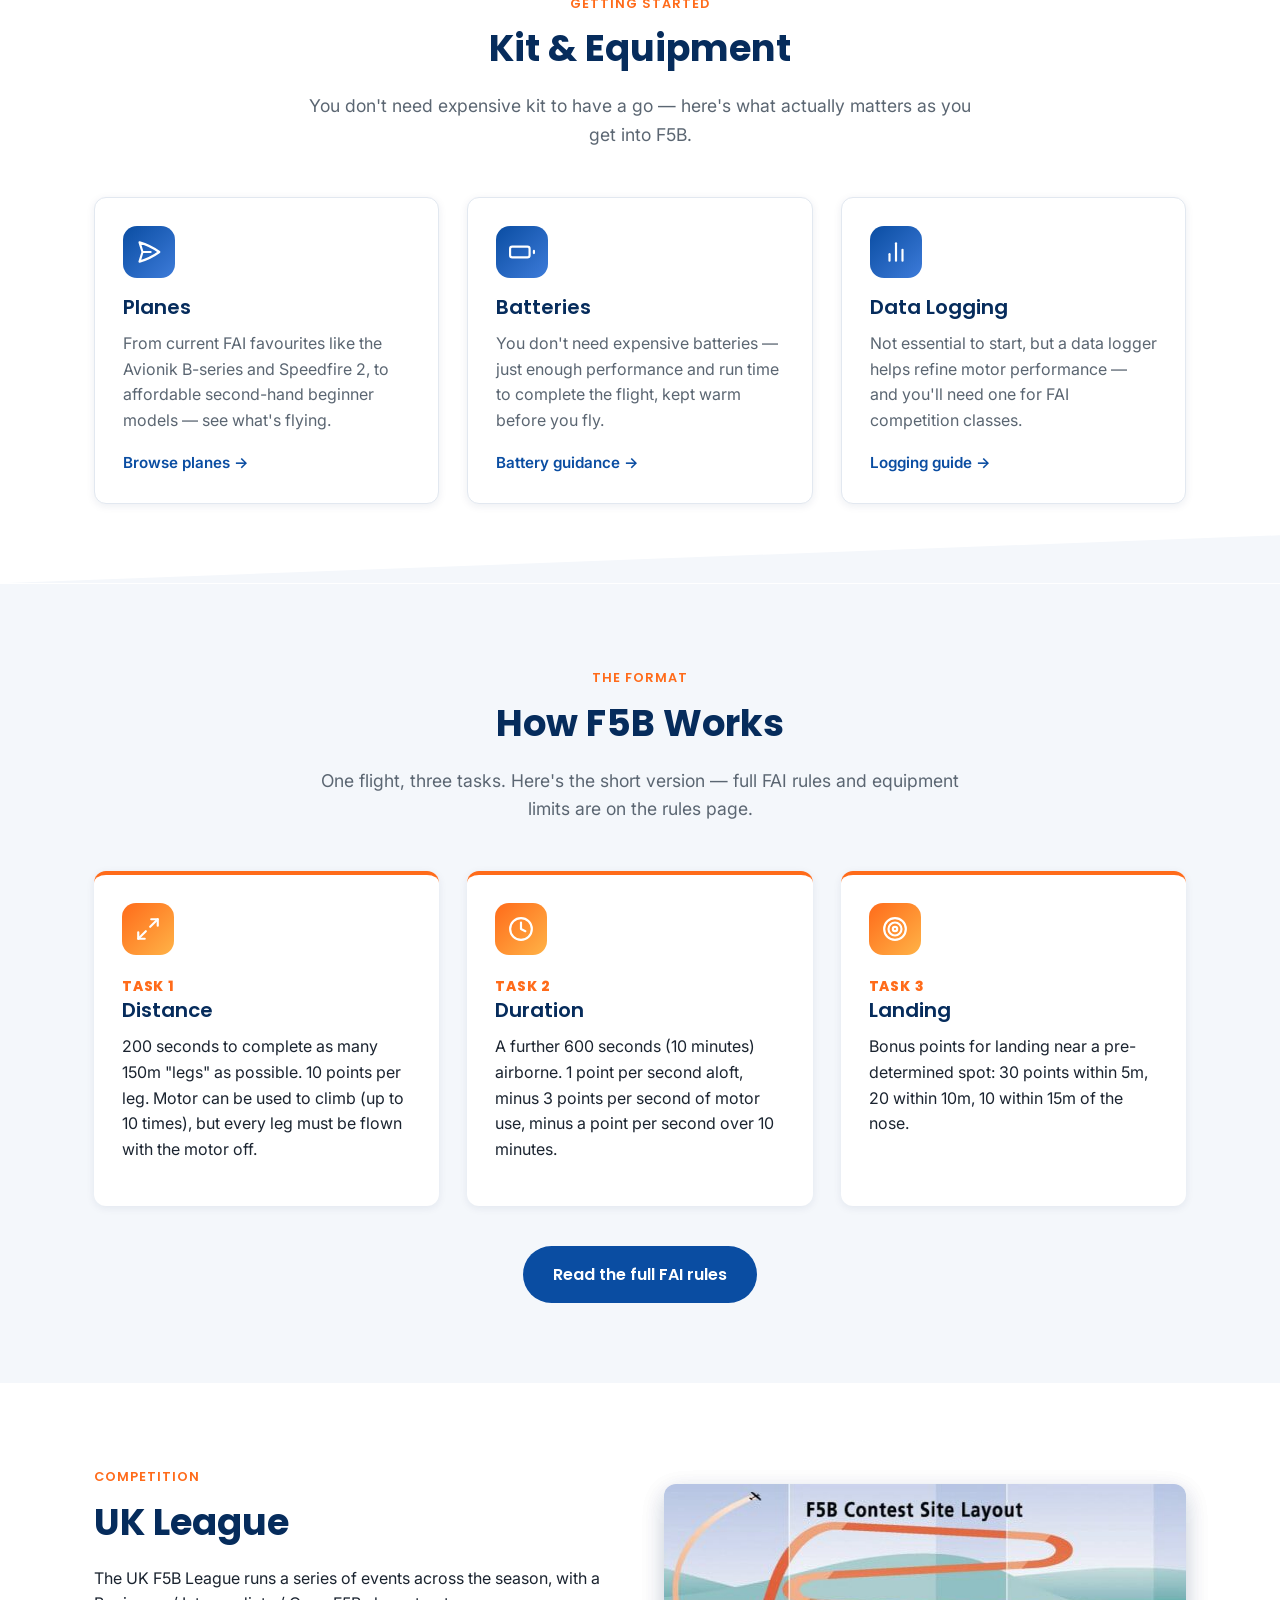
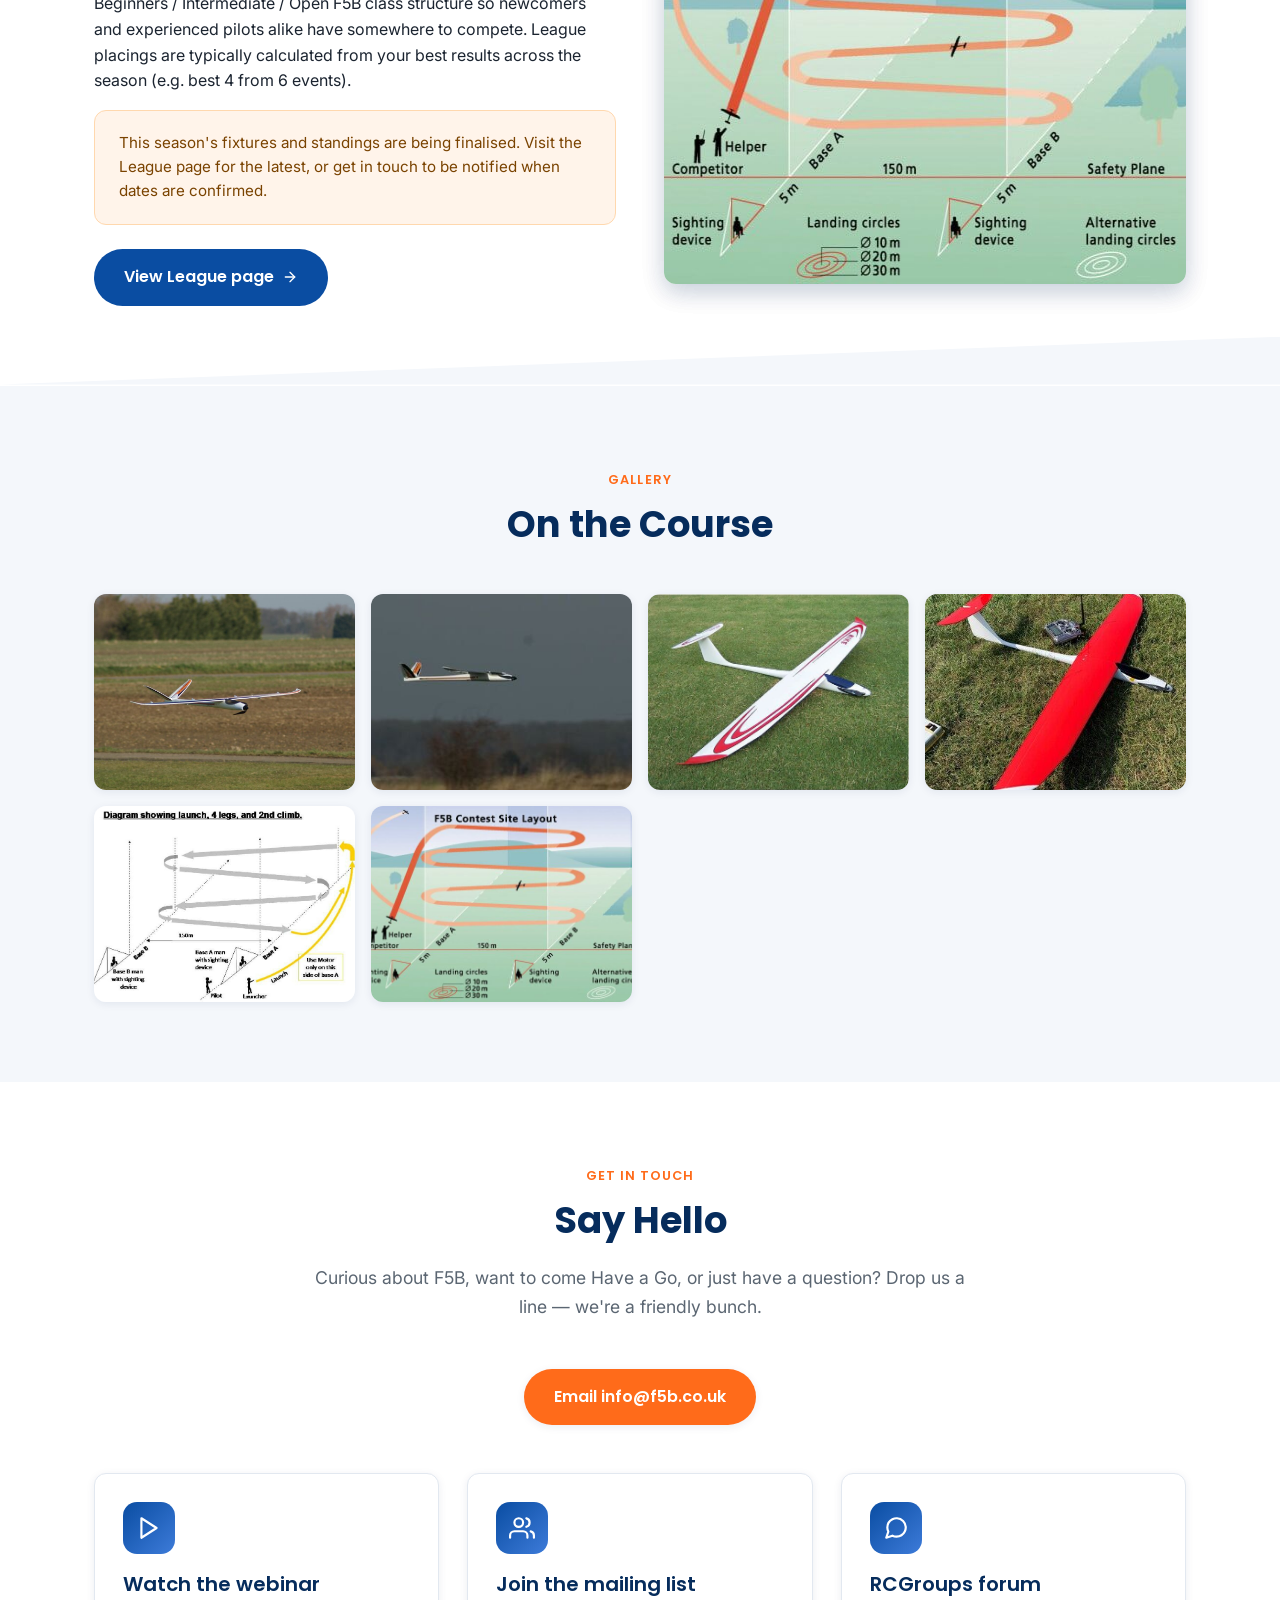
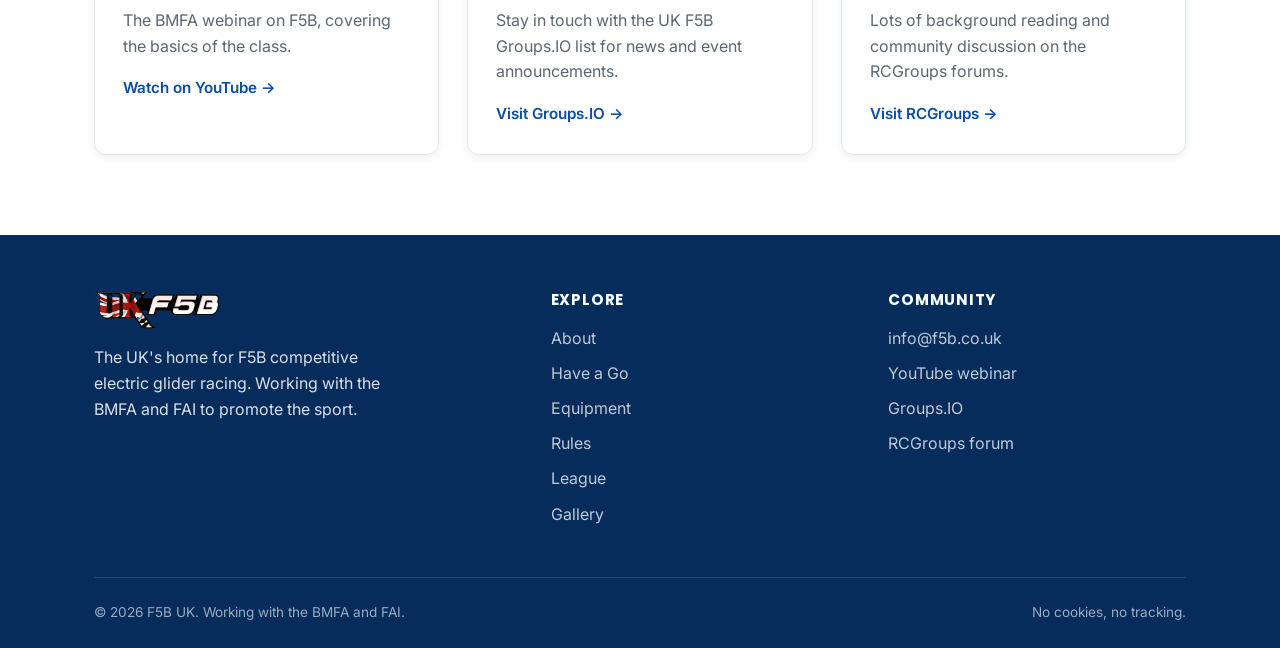
==== commit 5005c95f: "Jazz up the design: hero visual, scroll animations, real branding Adds a two-column hero with a glas" ====
--- a/index.html
+++ b/index.html
@@ -44,7 +44,7 @@
 
   <header class="site-header">
     <div class="container">
-      <a class="logo" href="index.html">F5B<span>UK</span></a>
+      <a class="logo" href="index.html"><img class="logo-img" src="images/f5b-uk-banner.png" alt="F5B UK"></a>
       <nav class="nav" aria-label="Primary">
         <ul class="nav-links">
           <li><a href="index.html#about">About</a></li>
@@ -66,35 +66,76 @@
 
     <!-- Hero -->
     <section class="hero">
-      <div class="container">
-        <div class="hero-content">
-          <span class="eyebrow">UK F5B — Hotliners</span>
-          <h1>Competitive electric glider racing, flown fast.</h1>
-          <p>F5B UK is home to the UK's F5B community — high-performance electric glider racing combining distance, duration and landing in a single flight. Newcomers always welcome.</p>
-          <div class="btn-row">
-            <a class="btn btn--primary" href="#have-a-go">Come Have a Go</a>
-            <a class="btn btn--outline" href="#contact">Get in Touch</a>
-          </div>
-        </div>
-      </div>
-    </section>
+      <div class="hero-shape hero-shape--1"></div>
+      <div class="hero-shape hero-shape--2"></div>
+      <div class="container">
+        <div class="hero-grid">
+          <div class="hero-content">
+            <span class="hero-badge"><span class="dot"></span> Working with the BMFA &amp; FAI</span>
+            <h1>Competitive electric glider racing, flown fast.</h1>
+            <p>F5B UK is home to the UK's F5B community — high-performance electric glider racing combining distance, duration and landing in a single flight. Newcomers always welcome.</p>
+            <div class="btn-row">
+              <a class="btn btn--primary" href="#have-a-go">
+                Come Have a Go
+                <svg viewBox="0 0 24 24" fill="none" stroke="currentColor" stroke-width="2" stroke-linecap="round" stroke-linejoin="round" aria-hidden="true"><line x1="5" y1="12" x2="19" y2="12"></line><polyline points="12 5 19 12 12 19"></polyline></svg>
+              </a>
+              <a class="btn btn--outline" href="#contact">Get in Touch</a>
+            </div>
+          </div>
+          <div class="hero-visual" aria-hidden="true">
+            <div class="hero-visual-card">
+              <div class="hero-visual-rings"></div>
+              <img class="hero-banner-img" src="images/f5b-uk-banner.png" alt="">
+              <div class="hero-float-badge hero-float-badge--1">150m<span>Course length</span></div>
+              <div class="hero-float-badge hero-float-badge--2">£10<span>Have-a-Go entry</span></div>
+            </div>
+          </div>
+        </div>
+      </div>
+      <a href="#about" class="scroll-cue">
+        Scroll
+        <svg viewBox="0 0 24 24" fill="none" stroke="currentColor" stroke-width="2" stroke-linecap="round" stroke-linejoin="round"><polyline points="6 9 12 15 18 9"></polyline></svg>
+      </a>
+    </section>
+
+    <!-- Stats -->
+    <div class="container stats-strip reveal">
+      <div class="stats-card">
+        <div class="stat">
+          <span class="stat-number">3</span>
+          <span class="stat-label">Tasks per flight</span>
+        </div>
+        <div class="stat">
+          <span class="stat-number">150m</span>
+          <span class="stat-label">Course length</span>
+        </div>
+        <div class="stat">
+          <span class="stat-number">10</span>
+          <span class="stat-label">Minutes duration</span>
+        </div>
+        <div class="stat">
+          <span class="stat-number">£10</span>
+          <span class="stat-label">Have-a-Go entry</span>
+        </div>
+      </div>
+    </div>
 
     <!-- About -->
     <section id="about" class="section">
       <div class="container">
         <div class="split">
-          <div>
+          <div class="reveal">
             <span class="eyebrow">About F5B</span>
             <h2>What is F5B?</h2>
             <p>F5B is a multitask FAI competition class for radio-controlled electric gliders (often called "hotliners"). Three tasks — Distance, Duration and Landing — are completed in a single flight, rewarding both raw speed and precise flying.</p>
             <p>Newcomers are always welcome at our competitions, and you don't have to be a top-class pilot to join in. Although there's strong competition for the top few places, there's always time to help a newcomer and guide them through their first flight on the F5B course. Any electric glider can be used for your first few visits — bring what you have, or come along to watch, learn, and have a friendly chat.</p>
             <p>We work closely with the <strong>BMFA</strong> and <strong>FAI</strong> to promote F5B in the UK.</p>
           </div>
-          <figure>
+          <figure class="reveal reveal-delay-2">
             <img src="images/hero-warboys.jpg" alt="An electric glider (Dynamic) being flown at the Warboys F5B event" width="1100" height="733" loading="lazy">
           </figure>
         </div>
-        <div class="partner-logos">
+        <div class="partner-logos reveal">
           <img src="images/bmfa-logo.png" alt="BMFA logo" loading="lazy">
           <img src="images/fai-logo.jpg" alt="FAI logo" loading="lazy">
         </div>
@@ -104,7 +145,7 @@
     <!-- Have a Go -->
     <section id="have-a-go" class="section section--alt">
       <div class="container">
-        <div class="section-intro">
+        <div class="section-intro reveal">
           <span class="eyebrow">New to F5B</span>
           <h2>Have a Go Events</h2>
           <p>Trial flights on our 150m course, in a fun and friendly atmosphere — any BMFA member with any electric glider is welcome. £10 entry, no scores recorded, just bragging rights over your clubmates.</p>
@@ -115,11 +156,11 @@
         </div>
 
         <div class="split">
-          <div>
+          <div class="reveal">
             <p>We've had Blazes, Dynamics, home-built designs, F3B electric and 4m machines on the course before — it's literally open to any electric glider. F5B pilots are on hand throughout the day to answer questions and give guidance on the optimal way to fly the event.</p>
             <p><strong>How the course works:</strong> imagine you're standing on the course at base A. Launch and climb away to your right, then turn back towards base B and switch the motor off before you cross base A again. Glide fast and straight towards base B, then about 150m out, turn and head back towards base A. Keep the pattern going — most pilots fly 4 legs to each climb. It feels different once you're on the proper course with the base "buzzers" sounding — if you don't hear the buzzer, you turned too early! You'll soon get the hang of it, and the practice will sharpen your flying skills generally.</p>
           </div>
-          <figure>
+          <figure class="reveal reveal-delay-2">
             <img src="images/course-diagram.jpg" alt="Diagram of the 150m F5B course showing base A and base B" width="811" height="561" loading="lazy">
             <figcaption>The 150m course: base A to base B and back, scoring one "leg" each way.</figcaption>
           </figure>
@@ -130,23 +171,32 @@
     <!-- Getting Started / Equipment teaser -->
     <section id="equipment" class="section">
       <div class="container">
-        <div class="section-intro">
+        <div class="section-intro reveal">
           <span class="eyebrow">Getting Started</span>
           <h2>Kit &amp; Equipment</h2>
           <p>You don't need expensive kit to have a go — here's what actually matters as you get into F5B.</p>
         </div>
         <div class="card-grid">
-          <div class="card">
+          <div class="card reveal">
+            <div class="card-icon">
+              <svg viewBox="0 0 24 24" fill="none" stroke="currentColor" stroke-width="2" stroke-linecap="round" stroke-linejoin="round" aria-hidden="true"><path d="M6 12L3.269 3.126A59.77 59.77 0 0121.485 12 59.77 59.77 0 013.27 20.876L5.999 12zm0 0h7.5"></path></svg>
+            </div>
             <h3>Planes</h3>
             <p>From current FAI favourites like the Avionik B-series and Speedfire 2, to affordable second-hand beginner models — see what's flying.</p>
             <a class="card-link" href="equipment.html#planes">Browse planes →</a>
           </div>
-          <div class="card">
+          <div class="card reveal reveal-delay-1">
+            <div class="card-icon">
+              <svg viewBox="0 0 24 24" fill="none" stroke="currentColor" stroke-width="2" stroke-linecap="round" stroke-linejoin="round" aria-hidden="true"><rect x="1" y="7" width="18" height="10" rx="2" ry="2"></rect><line x1="23" y1="11" x2="23" y2="13"></line></svg>
+            </div>
             <h3>Batteries</h3>
             <p>You don't need expensive batteries — just enough performance and run time to complete the flight, kept warm before you fly.</p>
             <a class="card-link" href="equipment.html#batteries">Battery guidance →</a>
           </div>
-          <div class="card">
+          <div class="card reveal reveal-delay-2">
+            <div class="card-icon">
+              <svg viewBox="0 0 24 24" fill="none" stroke="currentColor" stroke-width="2" stroke-linecap="round" stroke-linejoin="round" aria-hidden="true"><line x1="18" y1="20" x2="18" y2="10"></line><line x1="12" y1="20" x2="12" y2="4"></line><line x1="6" y1="20" x2="6" y2="14"></line></svg>
+            </div>
             <h3>Data Logging</h3>
             <p>Not essential to start, but a data logger helps refine motor performance — and you'll need one for FAI competition classes.</p>
             <a class="card-link" href="equipment.html#data-logging">Logging guide →</a>
@@ -158,23 +208,32 @@
     <!-- Rules summary -->
     <section class="section section--alt">
       <div class="container">
-        <div class="section-intro">
+        <div class="section-intro reveal">
           <span class="eyebrow">The Format</span>
           <h2>How F5B Works</h2>
           <p>One flight, three tasks. Here's the short version — full FAI rules and equipment limits are on the rules page.</p>
         </div>
         <div class="task-grid">
-          <div class="task-card">
+          <div class="task-card reveal">
+            <div class="card-icon">
+              <svg viewBox="0 0 24 24" fill="none" stroke="currentColor" stroke-width="2" stroke-linecap="round" stroke-linejoin="round" aria-hidden="true"><polyline points="15 3 21 3 21 9"></polyline><polyline points="9 21 3 21 3 15"></polyline><line x1="21" y1="3" x2="14" y2="10"></line><line x1="3" y1="21" x2="10" y2="14"></line></svg>
+            </div>
             <span class="task-number">Task 1</span>
             <h3>Distance</h3>
             <p>200 seconds to complete as many 150m "legs" as possible. 10 points per leg. Motor can be used to climb (up to 10 times), but every leg must be flown with the motor off.</p>
           </div>
-          <div class="task-card">
+          <div class="task-card reveal reveal-delay-1">
+            <div class="card-icon">
+              <svg viewBox="0 0 24 24" fill="none" stroke="currentColor" stroke-width="2" stroke-linecap="round" stroke-linejoin="round" aria-hidden="true"><circle cx="12" cy="12" r="10"></circle><polyline points="12 6 12 12 16 14"></polyline></svg>
+            </div>
             <span class="task-number">Task 2</span>
             <h3>Duration</h3>
             <p>A further 600 seconds (10 minutes) airborne. 1 point per second aloft, minus 3 points per second of motor use, minus a point per second over 10 minutes.</p>
           </div>
-          <div class="task-card">
+          <div class="task-card reveal reveal-delay-2">
+            <div class="card-icon">
+              <svg viewBox="0 0 24 24" fill="none" stroke="currentColor" stroke-width="2" stroke-linecap="round" stroke-linejoin="round" aria-hidden="true"><circle cx="12" cy="12" r="10"></circle><circle cx="12" cy="12" r="6"></circle><circle cx="12" cy="12" r="2"></circle></svg>
+            </div>
             <span class="task-number">Task 3</span>
             <h3>Landing</h3>
             <p>Bonus points for landing near a pre-determined spot: 30 points within 5m, 20 within 10m, 10 within 15m of the nose.</p>
@@ -190,7 +249,7 @@
     <section class="section">
       <div class="container">
         <div class="split">
-          <div>
+          <div class="reveal">
             <span class="eyebrow">Competition</span>
             <h2>UK League</h2>
             <p>The UK F5B League runs a series of events across the season, with a Beginners / Intermediate / Open F5B class structure so newcomers and experienced pilots alike have somewhere to compete. League placings are typically calculated from your best results across the season (e.g. best 4 from 6 events).</p>
@@ -198,10 +257,13 @@
               This season's fixtures and standings are being finalised. Visit the League page for the latest, or get in touch to be notified when dates are confirmed.
             </div>
             <div class="btn-row mt-md">
-              <a class="btn btn--secondary" href="league.html">View League page</a>
-            </div>
-          </div>
-          <figure>
+              <a class="btn btn--secondary" href="league.html">
+                View League page
+                <svg viewBox="0 0 24 24" fill="none" stroke="currentColor" stroke-width="2" stroke-linecap="round" stroke-linejoin="round" aria-hidden="true"><line x1="5" y1="12" x2="19" y2="12"></line><polyline points="12 5 19 12 12 19"></polyline></svg>
+              </a>
+            </div>
+          </div>
+          <figure class="reveal reveal-delay-2">
             <img src="images/fai-legs-diagram.jpg" alt="Diagram of the FAI course legs used to score the distance task" width="601" height="400" loading="lazy">
           </figure>
         </div>
@@ -211,28 +273,34 @@
     <!-- Gallery -->
     <section id="gallery" class="section section--alt">
       <div class="container">
-        <div class="section-intro">
+        <div class="section-intro reveal">
           <span class="eyebrow">Gallery</span>
           <h2>On the Course</h2>
         </div>
         <div class="gallery-grid">
-          <a href="images/hero-warboys.jpg" target="_blank" rel="noopener">
+          <a class="reveal" href="images/hero-warboys.jpg" target="_blank" rel="noopener">
             <img src="images/hero-warboys.jpg" alt="Dynamic electric glider flying at Warboys" loading="lazy">
-          </a>
-          <a href="images/dynamic-warboys-2.jpg" target="_blank" rel="noopener">
+            <span class="gallery-caption">Dynamic at Warboys</span>
+          </a>
+          <a class="reveal reveal-delay-1" href="images/dynamic-warboys-2.jpg" target="_blank" rel="noopener">
             <img src="images/dynamic-warboys-2.jpg" alt="Dynamic electric glider at Warboys, second view" loading="lazy">
-          </a>
-          <a href="images/event-photo-1.jpg" target="_blank" rel="noopener">
+            <span class="gallery-caption">Dynamic at Warboys</span>
+          </a>
+          <a class="reveal reveal-delay-2" href="images/event-photo-1.jpg" target="_blank" rel="noopener">
             <img src="images/event-photo-1.jpg" alt="Pilots and gliders at a Have-a-Go event" loading="lazy">
-          </a>
-          <a href="images/event-photo-2.jpg" target="_blank" rel="noopener">
+            <span class="gallery-caption">Have-a-Go event</span>
+          </a>
+          <a class="reveal" href="images/event-photo-2.jpg" target="_blank" rel="noopener">
             <img src="images/event-photo-2.jpg" alt="F5B event in progress on the course" loading="lazy">
-          </a>
-          <a href="images/course-diagram.jpg" target="_blank" rel="noopener">
+            <span class="gallery-caption">On the course</span>
+          </a>
+          <a class="reveal reveal-delay-1" href="images/course-diagram.jpg" target="_blank" rel="noopener">
             <img src="images/course-diagram.jpg" alt="150m course diagram" loading="lazy">
-          </a>
-          <a href="images/fai-legs-diagram.jpg" target="_blank" rel="noopener">
+            <span class="gallery-caption">The 150m course</span>
+          </a>
+          <a class="reveal reveal-delay-2" href="images/fai-legs-diagram.jpg" target="_blank" rel="noopener">
             <img src="images/fai-legs-diagram.jpg" alt="FAI course legs diagram" loading="lazy">
+            <span class="gallery-caption">FAI course legs</span>
           </a>
         </div>
       </div>
@@ -241,7 +309,7 @@
     <!-- Contact -->
     <section id="contact" class="section">
       <div class="container">
-        <div class="section-intro">
+        <div class="section-intro reveal">
           <span class="eyebrow">Get in Touch</span>
           <h2>Say Hello</h2>
           <p>Curious about F5B, want to come Have a Go, or just have a question? Drop us a line — we're a friendly bunch.</p>
@@ -250,17 +318,26 @@
           <a class="btn btn--primary" href="mailto:info@f5b.co.uk">Email info@f5b.co.uk</a>
         </div>
         <div class="card-grid">
-          <div class="card">
+          <div class="card reveal">
+            <div class="card-icon">
+              <svg viewBox="0 0 24 24" fill="none" stroke="currentColor" stroke-width="2" stroke-linecap="round" stroke-linejoin="round" aria-hidden="true"><polygon points="5 3 19 12 5 21 5 3"></polygon></svg>
+            </div>
             <h3>Watch the webinar</h3>
             <p>The BMFA webinar on F5B, covering the basics of the class.</p>
             <a class="card-link" href="https://www.youtube.com/watch?v=KZSx01k2rZg" target="_blank" rel="noopener">Watch on YouTube →</a>
           </div>
-          <div class="card">
+          <div class="card reveal reveal-delay-1">
+            <div class="card-icon">
+              <svg viewBox="0 0 24 24" fill="none" stroke="currentColor" stroke-width="2" stroke-linecap="round" stroke-linejoin="round" aria-hidden="true"><path d="M17 21v-2a4 4 0 0 0-4-4H5a4 4 0 0 0-4 4v2"></path><circle cx="9" cy="7" r="4"></circle><path d="M23 21v-2a4 4 0 0 0-3-3.87"></path><path d="M16 3.13a4 4 0 0 1 0 7.75"></path></svg>
+            </div>
             <h3>Join the mailing list</h3>
             <p>Stay in touch with the UK F5B Groups.IO list for news and event announcements.</p>
             <a class="card-link" href="https://f5b-uk.groups.io/g/main/topics" target="_blank" rel="noopener">Visit Groups.IO →</a>
           </div>
-          <div class="card">
+          <div class="card reveal reveal-delay-2">
+            <div class="card-icon">
+              <svg viewBox="0 0 24 24" fill="none" stroke="currentColor" stroke-width="2" stroke-linecap="round" stroke-linejoin="round" aria-hidden="true"><path d="M21 11.5a8.38 8.38 0 0 1-.9 3.8 8.5 8.5 0 0 1-7.6 4.7 8.38 8.38 0 0 1-3.8-.9L3 21l1.9-5.7a8.38 8.38 0 0 1-.9-3.8 8.5 8.5 0 0 1 4.7-7.6 8.38 8.38 0 0 1 3.8-.9h.5a8.48 8.48 0 0 1 8 8v.5z"></path></svg>
+            </div>
             <h3>RCGroups forum</h3>
             <p>Lots of background reading and community discussion on the RCGroups forums.</p>
             <a class="card-link" href="http://www.rcgroups.com/high-performance-9/" target="_blank" rel="noopener">Visit RCGroups →</a>
@@ -275,7 +352,7 @@
     <div class="container">
       <div class="footer-grid">
         <div>
-          <div class="footer-logo">F5B<span>UK</span></div>
+          <img class="footer-logo-img" src="images/f5b-uk-banner.png" alt="F5B UK">
           <p class="footer-blurb">The UK's home for F5B competitive electric glider racing. Working with the BMFA and FAI to promote the sport.</p>
         </div>
         <div>
--- a/styles.css
+++ b/styles.css
@@ -209,23 +209,18 @@
 }
 
 .logo {
-  font-family: var(--font-heading);
-  font-weight: 800;
-  font-size: 1.4rem;
-  color: var(--color-primary-dark);
-  letter-spacing: -0.02em;
+  display: flex;
+  align-items: center;
   text-decoration: none;
-  display: flex;
-  align-items: baseline;
-  gap: 0.35rem;
-}
-
-.logo span {
-  color: var(--color-accent);
 }
 
 .logo:hover {
   text-decoration: none;
+}
+
+.logo-img {
+  height: 40px;
+  width: auto;
 }
 
 .nav {
@@ -274,10 +269,11 @@
 /* ---- Hero ---- */
 .hero {
   position: relative;
-  min-height: 88vh;
+  min-height: 92vh;
   display: flex;
   align-items: center;
   color: var(--color-white);
+  padding: calc(var(--header-height) + 2rem) 0 7rem;
   background: radial-gradient(circle at 15% 20%, rgba(255, 107, 26, 0.35), transparent 45%),
     radial-gradient(circle at 85% 80%, rgba(61, 123, 217, 0.4), transparent 50%),
     linear-gradient(135deg, var(--color-primary-dark) 0%, var(--color-primary) 60%, #124a8f 100%);
@@ -298,10 +294,42 @@
   pointer-events: none;
 }
 
-.hero-content {
+.hero .container {
   position: relative;
   z-index: 1;
-  max-width: 680px;
+}
+
+.hero-grid {
+  display: grid;
+  grid-template-columns: 1.1fr 0.9fr;
+  gap: 3rem;
+  align-items: center;
+}
+
+.hero-content {
+  max-width: 640px;
+}
+
+.hero-badge {
+  display: inline-flex;
+  align-items: center;
+  gap: 0.6rem;
+  background: rgba(255, 255, 255, 0.12);
+  border: 1px solid rgba(255, 255, 255, 0.25);
+  padding: 0.45rem 1rem 0.45rem 0.7rem;
+  border-radius: 999px;
+  font-size: 0.8rem;
+  font-weight: 600;
+  letter-spacing: 0.02em;
+  margin-bottom: 1.75rem;
+}
+
+.hero-badge .dot {
+  width: 8px;
+  height: 8px;
+  border-radius: 50%;
+  background: var(--color-accent-light);
+  box-shadow: 0 0 0 4px rgba(255, 179, 71, 0.28);
 }
 
 .hero-content .eyebrow {
@@ -316,6 +344,194 @@
   font-size: 1.2rem;
   color: rgba(255, 255, 255, 0.88);
   max-width: 560px;
+}
+
+/* Hero visual panel (illustrative, no photo dependency) */
+.hero-visual {
+  position: relative;
+  display: flex;
+  align-items: center;
+  justify-content: center;
+}
+
+.hero-visual-card {
+  position: relative;
+  width: 100%;
+  aspect-ratio: 1 / 1;
+  max-width: 420px;
+  border-radius: 28px;
+  background: rgba(255, 255, 255, 0.08);
+  border: 1px solid rgba(255, 255, 255, 0.18);
+  backdrop-filter: blur(12px);
+  box-shadow: var(--shadow-md);
+  display: flex;
+  align-items: center;
+  justify-content: center;
+  overflow: visible;
+}
+
+.hero-visual-rings {
+  position: absolute;
+  inset: 12%;
+  border-radius: 50%;
+  border: 1px dashed rgba(255, 255, 255, 0.25);
+  animation: spin 40s linear infinite;
+}
+
+.hero-visual-rings::before {
+  content: "";
+  position: absolute;
+  inset: 16%;
+  border-radius: 50%;
+  border: 1px dashed rgba(255, 255, 255, 0.18);
+}
+
+.hero-banner-img {
+  width: 78%;
+  max-width: 340px;
+  height: auto;
+  filter: drop-shadow(0 12px 24px rgba(0, 0, 0, 0.35));
+  position: relative;
+  z-index: 1;
+}
+
+.hero-float-badge {
+  position: absolute;
+  background: var(--color-white);
+  color: var(--color-primary-dark);
+  border-radius: var(--radius);
+  box-shadow: var(--shadow-md);
+  padding: 0.7rem 1.1rem;
+  font-family: var(--font-heading);
+  font-weight: 700;
+  font-size: 0.85rem;
+  display: flex;
+  align-items: center;
+  gap: 0.5rem;
+  animation: float 7s ease-in-out infinite;
+}
+
+.hero-float-badge span {
+  display: block;
+  font-family: var(--font-body);
+  font-weight: 500;
+  font-size: 0.72rem;
+  color: var(--color-text-muted);
+}
+
+.hero-float-badge--1 {
+  top: 6%;
+  left: -6%;
+}
+
+.hero-float-badge--2 {
+  bottom: 8%;
+  right: -8%;
+  animation-delay: 1.2s;
+}
+
+.hero-shape {
+  position: absolute;
+  border-radius: 50%;
+  pointer-events: none;
+  animation: float 8s ease-in-out infinite;
+}
+
+.hero-shape--1 {
+  width: 120px;
+  height: 120px;
+  background: rgba(255, 107, 26, 0.3);
+  top: 10%;
+  left: 4%;
+  animation-duration: 9s;
+}
+
+.hero-shape--2 {
+  width: 70px;
+  height: 70px;
+  border: 3px solid rgba(255, 255, 255, 0.25);
+  bottom: 12%;
+  left: 14%;
+  animation-duration: 7s;
+  animation-delay: 0.6s;
+}
+
+.scroll-cue {
+  position: absolute;
+  bottom: 1.75rem;
+  left: 50%;
+  transform: translateX(-50%);
+  color: rgba(255, 255, 255, 0.7);
+  display: flex;
+  flex-direction: column;
+  align-items: center;
+  gap: 0.4rem;
+  font-size: 0.7rem;
+  letter-spacing: 0.1em;
+  text-transform: uppercase;
+  z-index: 1;
+}
+
+.scroll-cue svg {
+  width: 16px;
+  height: 16px;
+  animation: bounce 1.8s ease-in-out infinite;
+}
+
+@keyframes float {
+  0%, 100% { transform: translateY(0) rotate(0deg); }
+  50% { transform: translateY(-16px) rotate(6deg); }
+}
+
+@keyframes spin {
+  from { transform: rotate(0deg); }
+  to { transform: rotate(360deg); }
+}
+
+@keyframes bounce {
+  0%, 100% { transform: translateY(0); }
+  50% { transform: translateY(6px); }
+}
+
+/* ---- Stats strip ---- */
+.stats-strip {
+  position: relative;
+  z-index: 2;
+  margin-top: -4.5rem;
+  margin-bottom: 2rem;
+}
+
+.stats-card {
+  background: var(--color-white);
+  border-radius: var(--radius);
+  box-shadow: var(--shadow-md);
+  display: grid;
+  grid-template-columns: repeat(4, 1fr);
+  overflow: hidden;
+}
+
+.stat {
+  padding: 1.75rem 1rem;
+  text-align: center;
+  border-right: 1px solid var(--color-border);
+}
+
+.stat:last-child {
+  border-right: none;
+}
+
+.stat-number {
+  display: block;
+  font-family: var(--font-heading);
+  font-weight: 800;
+  font-size: 1.9rem;
+  color: var(--color-primary);
+}
+
+.stat-label {
+  font-size: 0.82rem;
+  color: var(--color-text-muted);
+  margin-top: 0.25rem;
 }
 
 /* ---- Cards ---- */
@@ -368,6 +584,21 @@
   width: 100%;
   aspect-ratio: 4 / 3;
   object-fit: cover;
+}
+
+.plane-card-placeholder {
+  width: 100%;
+  aspect-ratio: 4 / 3;
+  display: flex;
+  align-items: center;
+  justify-content: center;
+  background: linear-gradient(135deg, var(--color-bg-alt), var(--color-border));
+  color: var(--color-primary-light);
+}
+
+.plane-card-placeholder svg {
+  width: 34%;
+  height: 34%;
 }
 
 .plane-card .plane-card-body {
@@ -625,17 +856,6 @@
   color: var(--color-white);
 }
 
-.footer-logo {
-  font-family: var(--font-heading);
-  font-weight: 800;
-  font-size: 1.3rem;
-  color: var(--color-white);
-}
-
-.footer-logo span {
-  color: var(--color-accent-light);
-}
-
 .footer-bottom {
   border-top: 1px solid rgba(255, 255, 255, 0.15);
   padding-top: 1.5rem;
@@ -645,6 +865,156 @@
   justify-content: space-between;
   flex-wrap: wrap;
   gap: 0.5rem;
+}
+
+/* ---- Reveal-on-scroll ---- */
+.reveal {
+  opacity: 0;
+  transform: translateY(24px);
+  transition: opacity 0.6s ease, transform 0.6s ease;
+}
+
+.reveal.is-visible {
+  opacity: 1;
+  transform: translateY(0);
+}
+
+.reveal-delay-1 { transition-delay: 0.1s; }
+.reveal-delay-2 { transition-delay: 0.2s; }
+.reveal-delay-3 { transition-delay: 0.3s; }
+.reveal-delay-4 { transition-delay: 0.4s; }
+
+@media (prefers-reduced-motion: reduce) {
+  .reveal,
+  .hero-shape,
+  .hero-float-badge,
+  .hero-visual-rings,
+  .scroll-cue svg {
+    opacity: 1;
+    transform: none;
+    animation: none;
+    transition: none;
+  }
+}
+
+/* ---- Header scroll state ---- */
+.site-header {
+  transition: box-shadow 0.25s ease;
+}
+
+.site-header.is-scrolled {
+  box-shadow: var(--shadow-sm);
+}
+
+/* ---- Nav underline ---- */
+.nav-links a {
+  position: relative;
+  padding-bottom: 3px;
+}
+
+.nav-links a::after {
+  content: "";
+  position: absolute;
+  left: 0;
+  right: 100%;
+  bottom: -1px;
+  height: 2px;
+  background: var(--color-accent);
+  transition: right 0.2s ease;
+}
+
+.nav-links a:hover::after {
+  right: 0;
+}
+
+/* ---- Card icons ---- */
+.card-icon {
+  width: 52px;
+  height: 52px;
+  border-radius: 14px;
+  display: flex;
+  align-items: center;
+  justify-content: center;
+  background: linear-gradient(135deg, var(--color-primary), var(--color-primary-light));
+  color: var(--color-white);
+  margin-bottom: 1.1rem;
+  transition: transform 0.25s ease;
+}
+
+.card-icon svg {
+  width: 26px;
+  height: 26px;
+}
+
+.task-card .card-icon {
+  background: linear-gradient(135deg, var(--color-accent), var(--color-accent-light));
+}
+
+.card:hover .card-icon {
+  transform: scale(1.08) rotate(-4deg);
+}
+
+/* ---- Buttons with icon ---- */
+.btn {
+  display: inline-flex;
+  align-items: center;
+  gap: 0.5rem;
+}
+
+.btn svg {
+  width: 16px;
+  height: 16px;
+  transition: transform 0.2s ease;
+}
+
+.btn:hover svg {
+  transform: translateX(3px);
+}
+
+/* ---- Section angled divider ---- */
+.section--alt {
+  position: relative;
+}
+
+.section--alt::before {
+  content: "";
+  position: absolute;
+  top: -1px;
+  left: 0;
+  right: 0;
+  height: 48px;
+  background: var(--color-bg-alt);
+  clip-path: polygon(0 100%, 100% 0, 100% 100%);
+  transform: translateY(-100%);
+}
+
+/* ---- Gallery hover caption ---- */
+.gallery-grid a {
+  position: relative;
+}
+
+.gallery-caption {
+  position: absolute;
+  inset: auto 0 0 0;
+  background: linear-gradient(to top, rgba(6, 44, 92, 0.85), transparent);
+  color: var(--color-white);
+  font-size: 0.85rem;
+  font-weight: 600;
+  padding: 2rem 1rem 0.75rem;
+  opacity: 0;
+  transform: translateY(6px);
+  transition: opacity 0.2s ease, transform 0.2s ease;
+}
+
+.gallery-grid a:hover .gallery-caption {
+  opacity: 1;
+  transform: translateY(0);
+}
+
+/* ---- Footer banner ---- */
+.footer-logo-img {
+  height: 38px;
+  width: auto;
 }
 
 /* ---- Utilities ---- */
@@ -680,9 +1050,51 @@
    Responsive
    ========================================================================== */
 
+@media (max-width: 960px) {
+  .hero-grid {
+    grid-template-columns: 1fr;
+    text-align: center;
+  }
+
+  .hero-content {
+    max-width: none;
+    margin: 0 auto;
+  }
+
+  .hero-content p {
+    margin-left: auto;
+    margin-right: auto;
+  }
+
+  .hero-visual {
+    margin-top: 2.5rem;
+  }
+
+  .hero-visual-card {
+    max-width: 320px;
+    margin: 0 auto;
+  }
+}
+
 @media (max-width: 860px) {
   .footer-grid {
     grid-template-columns: 1fr 1fr;
+  }
+
+  .stats-card {
+    grid-template-columns: repeat(2, 1fr);
+  }
+
+  .stat:nth-child(2) {
+    border-right: none;
+  }
+
+  .stat {
+    border-bottom: 1px solid var(--color-border);
+  }
+
+  .stat:nth-last-child(-n+2) {
+    border-bottom: none;
   }
 }
 
@@ -753,6 +1165,7 @@
 
   .hero {
     min-height: 100vh;
+    padding-bottom: 5rem;
   }
 
   .btn-row {
@@ -760,6 +1173,17 @@
   }
 
   .btn {
+    justify-content: center;
     text-align: center;
   }
-}
+
+  .scroll-cue,
+  .hero-shape,
+  .hero-float-badge {
+    display: none;
+  }
+
+  .stats-card {
+    grid-template-columns: 1fr 1fr;
+  }
+}
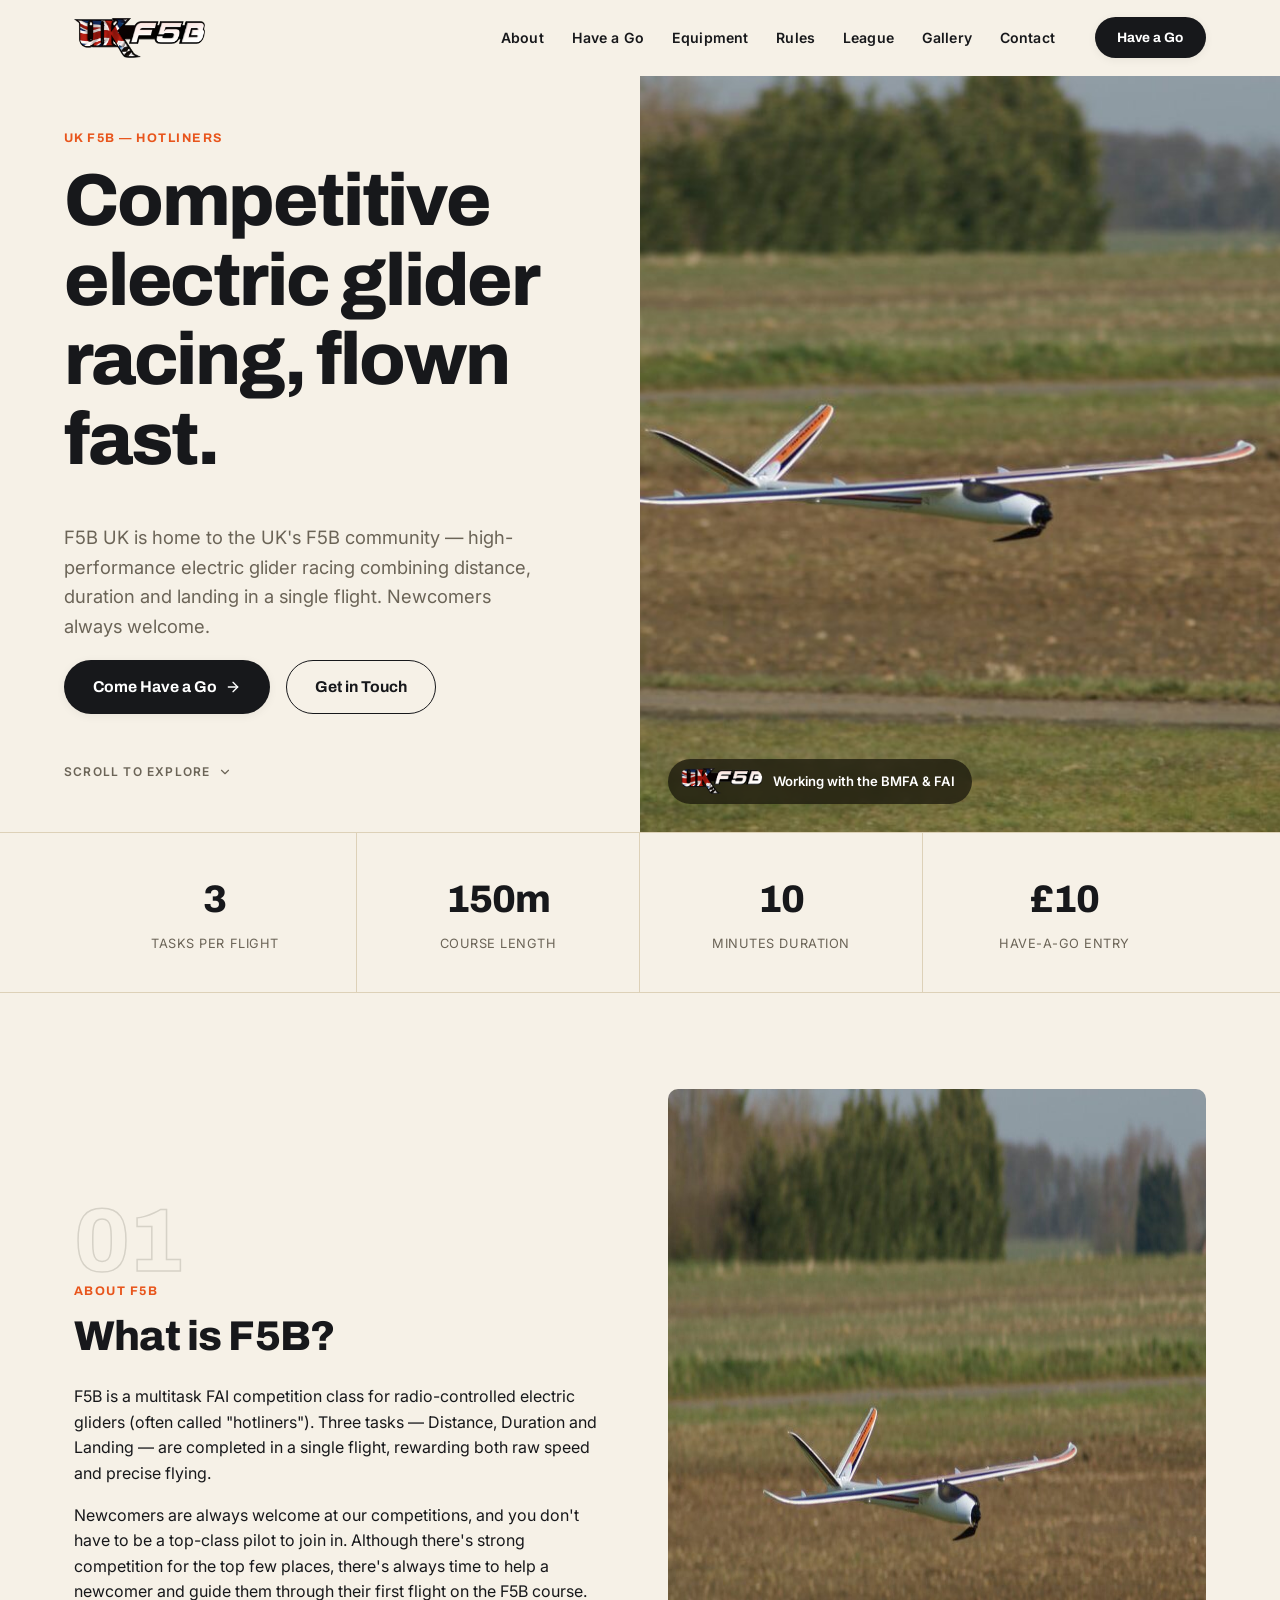
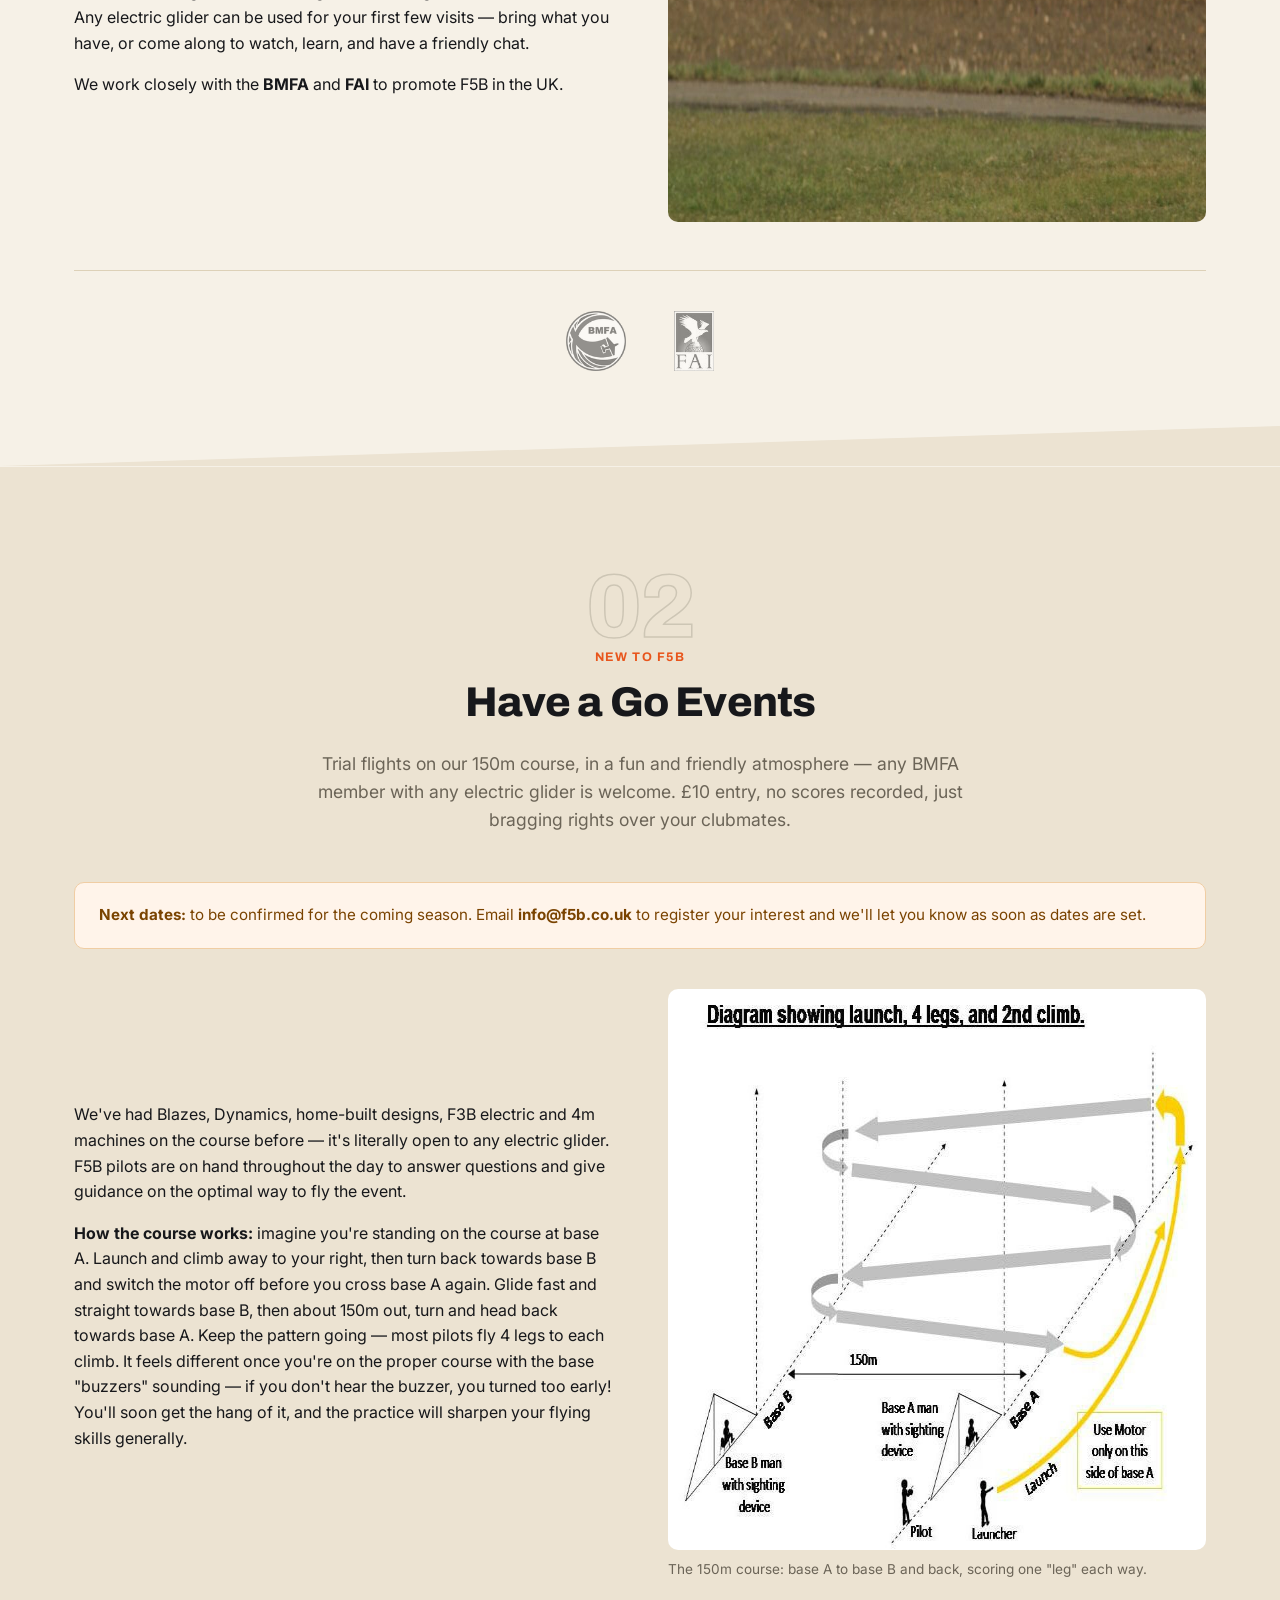
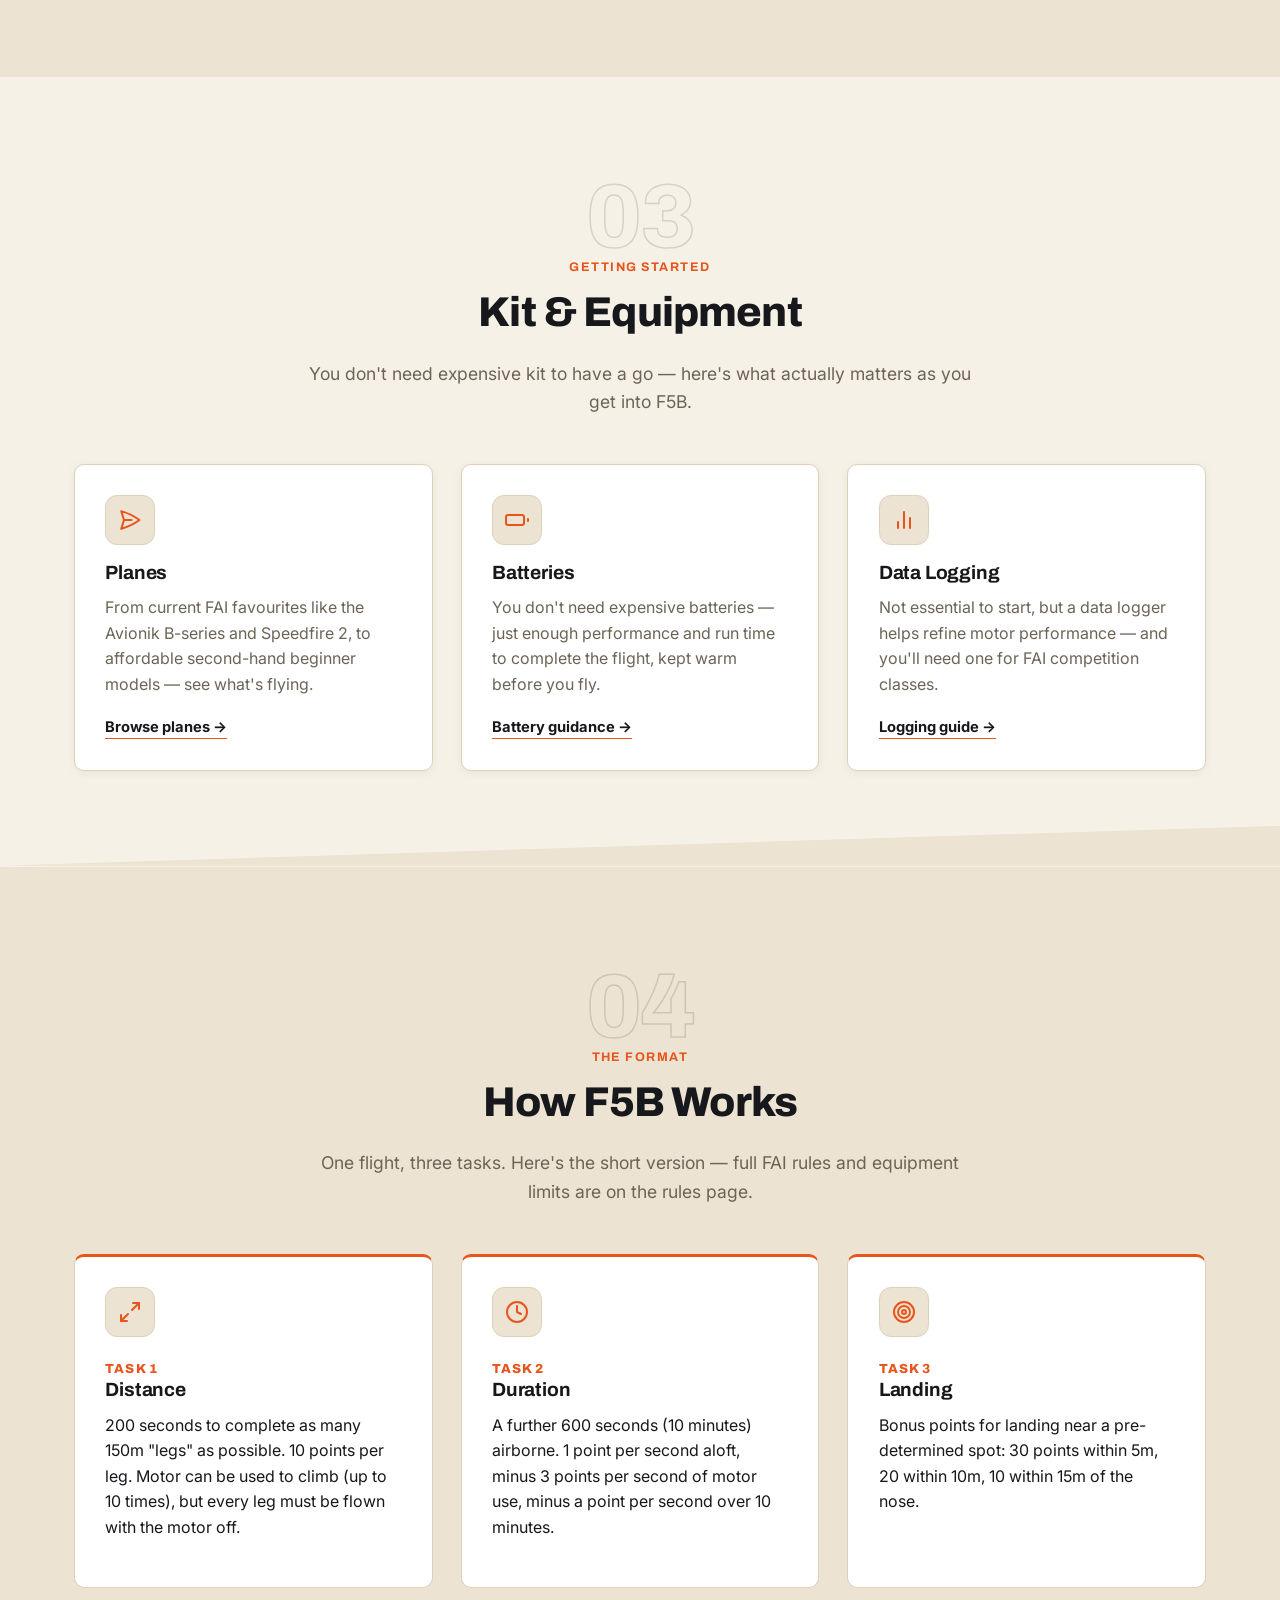
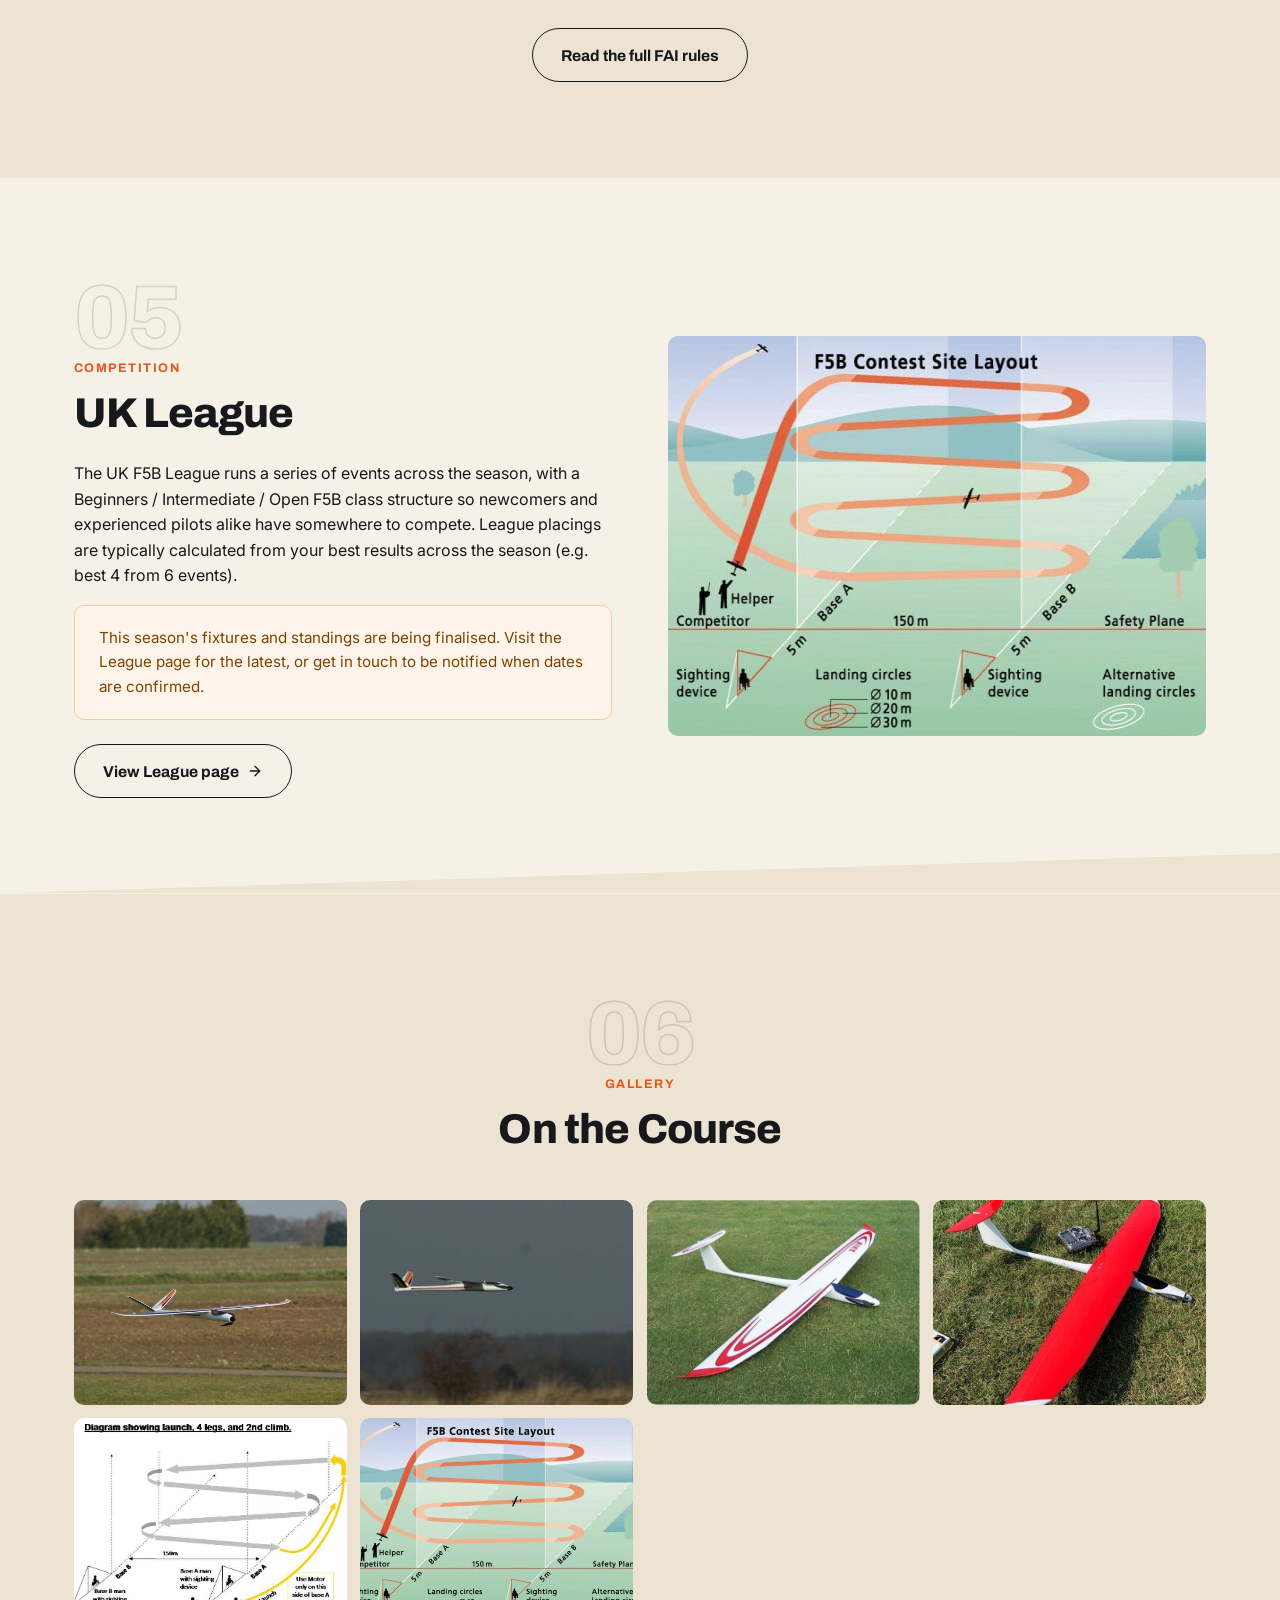
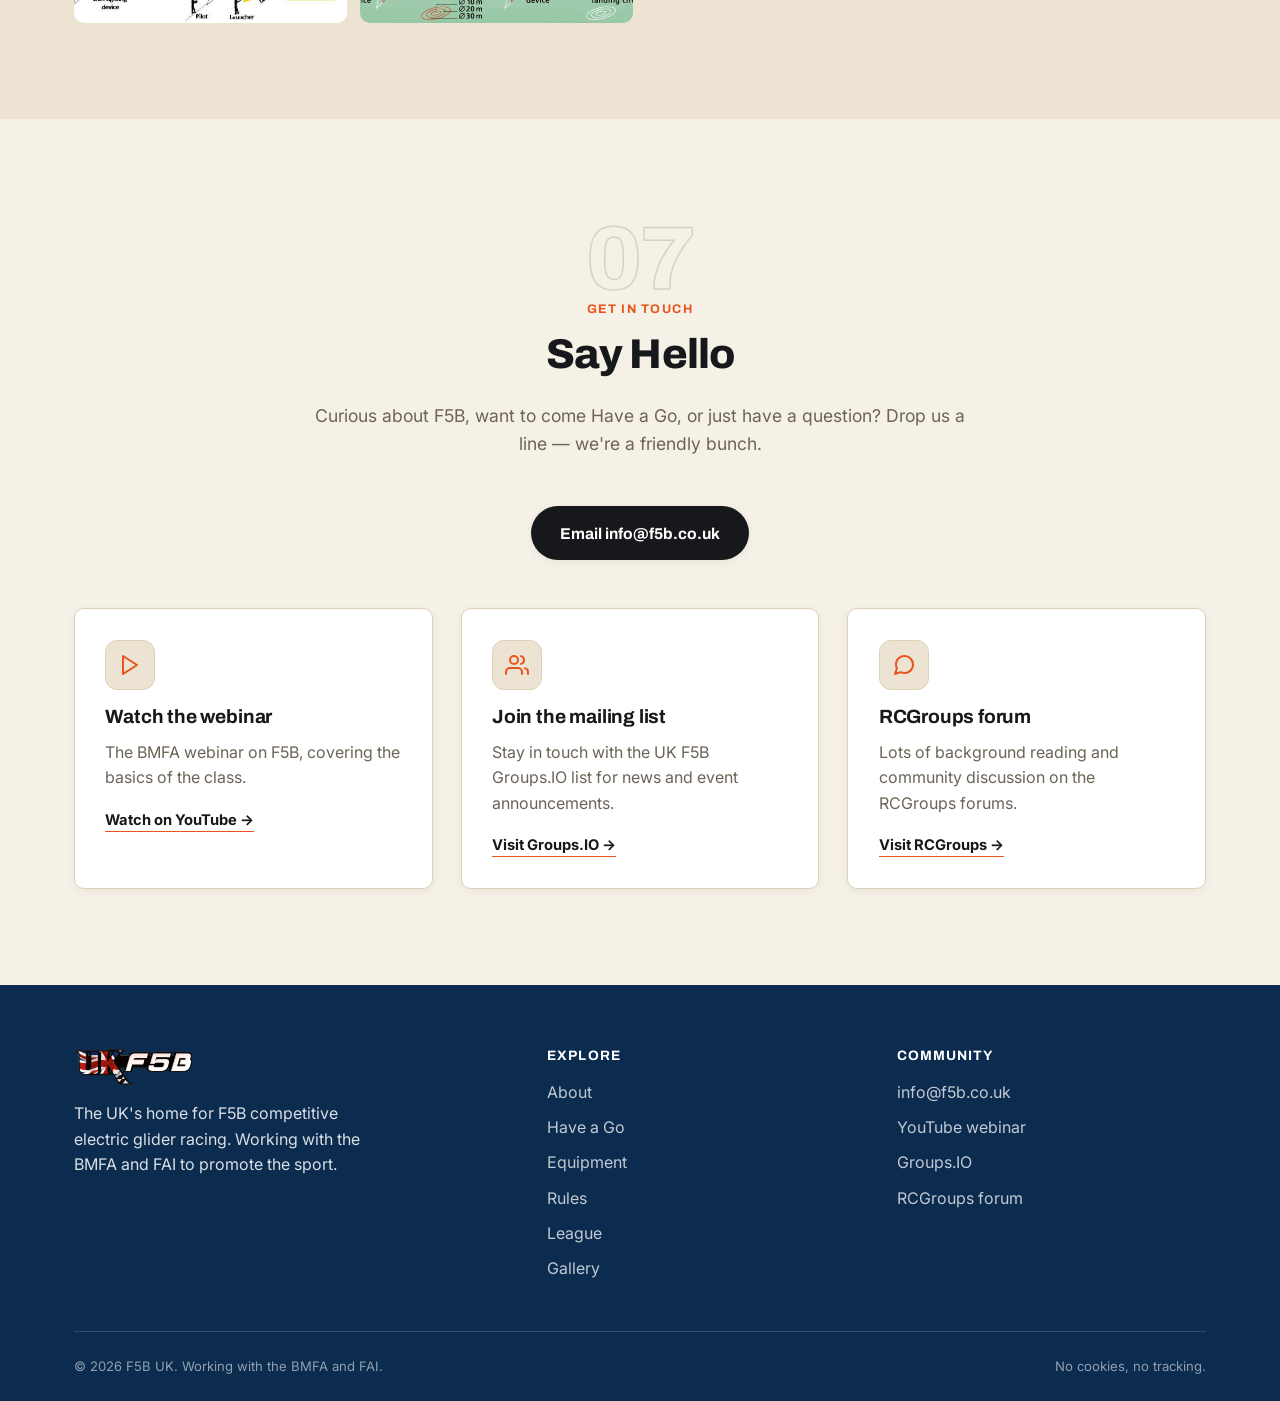
==== commit 652a5667: "Redesign toward an editorial, photography-led aesthetic Pulled real visual reference from the Wix te" ====
--- a/index.html
+++ b/index.html
@@ -19,7 +19,7 @@
 
   <link rel="preconnect" href="https://fonts.googleapis.com">
   <link rel="preconnect" href="https://fonts.gstatic.com" crossorigin>
-  <link href="https://fonts.googleapis.com/css2?family=Inter:wght@400;500;600&family=Poppins:wght@600;700;800&display=swap" rel="stylesheet">
+  <link href="https://fonts.googleapis.com/css2?family=Inter:wght@400;500;600&family=Archivo:wght@600;700;800;900&display=swap" rel="stylesheet">
   <link rel="stylesheet" href="styles.css">
 
   <script type="application/ld+json">
@@ -55,6 +55,7 @@
           <li><a href="index.html#gallery">Gallery</a></li>
           <li><a href="index.html#contact">Contact</a></li>
         </ul>
+        <a class="btn btn--primary nav-cta" href="#have-a-go">Have a Go</a>
         <button type="button" class="nav-toggle" aria-label="Toggle menu" aria-expanded="false">
           <span></span><span></span><span></span>
         </button>
@@ -66,12 +67,10 @@
 
     <!-- Hero -->
     <section class="hero">
-      <div class="hero-shape hero-shape--1"></div>
-      <div class="hero-shape hero-shape--2"></div>
-      <div class="container">
-        <div class="hero-grid">
+      <div class="hero-grid">
+        <div class="hero-content-col">
           <div class="hero-content">
-            <span class="hero-badge"><span class="dot"></span> Working with the BMFA &amp; FAI</span>
+            <span class="eyebrow">UK F5B — Hotliners</span>
             <h1>Competitive electric glider racing, flown fast.</h1>
             <p>F5B UK is home to the UK's F5B community — high-performance electric glider racing combining distance, duration and landing in a single flight. Newcomers always welcome.</p>
             <div class="btn-row">
@@ -81,26 +80,25 @@
               </a>
               <a class="btn btn--outline" href="#contact">Get in Touch</a>
             </div>
-          </div>
-          <div class="hero-visual" aria-hidden="true">
-            <div class="hero-visual-card">
-              <div class="hero-visual-rings"></div>
-              <img class="hero-banner-img" src="images/f5b-uk-banner.png" alt="">
-              <div class="hero-float-badge hero-float-badge--1">150m<span>Course length</span></div>
-              <div class="hero-float-badge hero-float-badge--2">£10<span>Have-a-Go entry</span></div>
-            </div>
-          </div>
-        </div>
-      </div>
-      <a href="#about" class="scroll-cue">
-        Scroll
-        <svg viewBox="0 0 24 24" fill="none" stroke="currentColor" stroke-width="2" stroke-linecap="round" stroke-linejoin="round"><polyline points="6 9 12 15 18 9"></polyline></svg>
-      </a>
+            <a href="#about" class="scroll-cue">
+              Scroll to explore
+              <svg viewBox="0 0 24 24" fill="none" stroke="currentColor" stroke-width="2" stroke-linecap="round" stroke-linejoin="round"><polyline points="6 9 12 15 18 9"></polyline></svg>
+            </a>
+          </div>
+        </div>
+        <div class="hero-photo-col">
+          <img src="images/hero-warboys.jpg" alt="Dynamic electric glider being flown at the Warboys F5B event" width="1100" height="733">
+          <div class="hero-photo-badge">
+            <img src="images/f5b-uk-banner.png" alt="">
+            Working with the BMFA &amp; FAI
+          </div>
+        </div>
+      </div>
     </section>
 
     <!-- Stats -->
-    <div class="container stats-strip reveal">
-      <div class="stats-card">
+    <div class="stats-strip reveal">
+      <div class="container stats-row">
         <div class="stat">
           <span class="stat-number">3</span>
           <span class="stat-label">Tasks per flight</span>
@@ -125,6 +123,7 @@
       <div class="container">
         <div class="split">
           <div class="reveal">
+            <span class="section-number">01</span>
             <span class="eyebrow">About F5B</span>
             <h2>What is F5B?</h2>
             <p>F5B is a multitask FAI competition class for radio-controlled electric gliders (often called "hotliners"). Three tasks — Distance, Duration and Landing — are completed in a single flight, rewarding both raw speed and precise flying.</p>
@@ -146,6 +145,7 @@
     <section id="have-a-go" class="section section--alt">
       <div class="container">
         <div class="section-intro reveal">
+          <span class="section-number">02</span>
           <span class="eyebrow">New to F5B</span>
           <h2>Have a Go Events</h2>
           <p>Trial flights on our 150m course, in a fun and friendly atmosphere — any BMFA member with any electric glider is welcome. £10 entry, no scores recorded, just bragging rights over your clubmates.</p>
@@ -172,6 +172,7 @@
     <section id="equipment" class="section">
       <div class="container">
         <div class="section-intro reveal">
+          <span class="section-number">03</span>
           <span class="eyebrow">Getting Started</span>
           <h2>Kit &amp; Equipment</h2>
           <p>You don't need expensive kit to have a go — here's what actually matters as you get into F5B.</p>
@@ -209,6 +210,7 @@
     <section class="section section--alt">
       <div class="container">
         <div class="section-intro reveal">
+          <span class="section-number">04</span>
           <span class="eyebrow">The Format</span>
           <h2>How F5B Works</h2>
           <p>One flight, three tasks. Here's the short version — full FAI rules and equipment limits are on the rules page.</p>
@@ -240,7 +242,7 @@
           </div>
         </div>
         <div class="btn-row mt-lg center">
-          <a class="btn btn--secondary" href="rules.html">Read the full FAI rules</a>
+          <a class="btn btn--outline" href="rules.html">Read the full FAI rules</a>
         </div>
       </div>
     </section>
@@ -250,6 +252,7 @@
       <div class="container">
         <div class="split">
           <div class="reveal">
+            <span class="section-number">05</span>
             <span class="eyebrow">Competition</span>
             <h2>UK League</h2>
             <p>The UK F5B League runs a series of events across the season, with a Beginners / Intermediate / Open F5B class structure so newcomers and experienced pilots alike have somewhere to compete. League placings are typically calculated from your best results across the season (e.g. best 4 from 6 events).</p>
@@ -257,7 +260,7 @@
               This season's fixtures and standings are being finalised. Visit the League page for the latest, or get in touch to be notified when dates are confirmed.
             </div>
             <div class="btn-row mt-md">
-              <a class="btn btn--secondary" href="league.html">
+              <a class="btn btn--outline" href="league.html">
                 View League page
                 <svg viewBox="0 0 24 24" fill="none" stroke="currentColor" stroke-width="2" stroke-linecap="round" stroke-linejoin="round" aria-hidden="true"><line x1="5" y1="12" x2="19" y2="12"></line><polyline points="12 5 19 12 12 19"></polyline></svg>
               </a>
@@ -274,6 +277,7 @@
     <section id="gallery" class="section section--alt">
       <div class="container">
         <div class="section-intro reveal">
+          <span class="section-number">06</span>
           <span class="eyebrow">Gallery</span>
           <h2>On the Course</h2>
         </div>
@@ -310,6 +314,7 @@
     <section id="contact" class="section">
       <div class="container">
         <div class="section-intro reveal">
+          <span class="section-number">07</span>
           <span class="eyebrow">Get in Touch</span>
           <h2>Say Hello</h2>
           <p>Curious about F5B, want to come Have a Go, or just have a question? Drop us a line — we're a friendly bunch.</p>
--- a/styles.css
+++ b/styles.css
@@ -3,30 +3,31 @@
    ========================================================================== */
 
 :root {
-  /* Colour palette — aviation blue + electric-speed amber accent */
+  /* Colour palette — warm editorial neutrals + aviation navy + electric-orange accent */
   --color-primary: #0a4da2;
-  --color-primary-dark: #062c5c;
+  --color-primary-dark: #0b2b4f;
   --color-primary-light: #3d7bd9;
-  --color-accent: #ff6b1a;
-  --color-accent-light: #ffb347;
-
-  --color-bg: #ffffff;
-  --color-bg-alt: #f4f7fb;
-  --color-text: #1b2430;
-  --color-text-muted: #5b6672;
-  --color-border: #e2e8f0;
+  --color-accent: #e8551c;
+  --color-accent-light: #ff8a4c;
+
+  --color-ink: #17181b;
+  --color-bg: #f6f1e7;
+  --color-bg-alt: #ece3d2;
+  --color-text: #17181b;
+  --color-text-muted: #6b6457;
+  --color-border: #ddd1b8;
   --color-white: #ffffff;
 
   /* Type */
-  --font-heading: "Poppins", "Segoe UI", system-ui, sans-serif;
+  --font-heading: "Archivo", "Segoe UI", system-ui, sans-serif;
   --font-body: "Inter", "Segoe UI", system-ui, sans-serif;
 
   /* Layout */
-  --container-width: 1140px;
-  --radius: 12px;
-  --shadow-sm: 0 2px 8px rgba(6, 44, 92, 0.08);
-  --shadow-md: 0 8px 24px rgba(6, 44, 92, 0.12);
-  --header-height: 72px;
+  --container-width: 1180px;
+  --radius: 10px;
+  --shadow-sm: 0 2px 10px rgba(23, 20, 10, 0.06);
+  --shadow-md: 0 14px 34px rgba(23, 20, 10, 0.12);
+  --header-height: 76px;
 }
 
 /* ---- Reset ---- */
@@ -48,6 +49,7 @@
   background: var(--color-bg);
   line-height: 1.6;
   -webkit-font-smoothing: antialiased;
+  overflow-x: hidden;
 }
 
 img {
@@ -69,24 +71,27 @@
 h3,
 h4 {
   font-family: var(--font-heading);
-  line-height: 1.2;
+  line-height: 1.08;
+  letter-spacing: -0.02em;
   margin: 0 0 0.6em;
-  color: var(--color-primary-dark);
+  color: var(--color-ink);
 }
 
 h1 {
-  font-size: clamp(2.2rem, 5vw, 3.4rem);
+  font-size: clamp(2.6rem, 6vw, 4.6rem);
+  font-weight: 800;
+  letter-spacing: -0.03em;
+}
+
+h2 {
+  font-size: clamp(1.9rem, 4vw, 2.6rem);
+  font-weight: 800;
+}
+
+h3 {
+  font-size: 1.2rem;
   font-weight: 700;
-}
-
-h2 {
-  font-size: clamp(1.7rem, 3.5vw, 2.3rem);
-  font-weight: 700;
-}
-
-h3 {
-  font-size: 1.25rem;
-  font-weight: 600;
+  letter-spacing: -0.01em;
 }
 
 p {
@@ -106,7 +111,7 @@
 }
 
 .section {
-  padding: 5rem 0;
+  padding: 6rem 0;
 }
 
 .section--alt {
@@ -127,25 +132,54 @@
 .eyebrow {
   display: inline-block;
   font-family: var(--font-heading);
-  font-size: 0.8rem;
-  font-weight: 600;
-  letter-spacing: 0.08em;
+  font-size: 0.78rem;
+  font-weight: 700;
+  letter-spacing: 0.12em;
   text-transform: uppercase;
   color: var(--color-accent);
   margin-bottom: 0.75rem;
 }
 
+.section-number {
+  display: block;
+  font-family: var(--font-heading);
+  font-weight: 800;
+  font-size: clamp(3.5rem, 7vw, 6rem);
+  line-height: 1;
+  color: transparent;
+  -webkit-text-stroke: 1.5px rgba(23, 20, 10, 0.14);
+  margin-bottom: -0.6rem;
+  letter-spacing: -0.02em;
+}
+
+.section-heading-row {
+  display: flex;
+  align-items: flex-end;
+  justify-content: space-between;
+  gap: 2rem;
+  flex-wrap: wrap;
+  margin-bottom: 3rem;
+}
+
+.section-heading-row .section-intro {
+  margin: 0;
+  text-align: left;
+  max-width: 560px;
+}
+
 /* ---- Buttons ---- */
 .btn {
-  display: inline-block;
+  display: inline-flex;
+  align-items: center;
+  gap: 0.5rem;
   font-family: var(--font-heading);
-  font-weight: 600;
-  font-size: 1rem;
+  font-weight: 700;
+  font-size: 0.98rem;
   padding: 0.85rem 1.75rem;
   border-radius: 999px;
-  border: 2px solid transparent;
+  border: 1.5px solid transparent;
   cursor: pointer;
-  transition: transform 0.15s ease, box-shadow 0.15s ease, background 0.15s ease;
+  transition: transform 0.15s ease, box-shadow 0.15s ease, background 0.15s ease, color 0.15s ease;
   text-decoration: none;
 }
 
@@ -154,34 +188,47 @@
   text-decoration: none;
 }
 
+.btn svg {
+  width: 16px;
+  height: 16px;
+  transition: transform 0.2s ease;
+}
+
+.btn:hover svg {
+  transform: translateX(3px);
+}
+
 .btn--primary {
+  background: var(--color-ink);
+  color: var(--color-white);
+  box-shadow: var(--shadow-sm);
+}
+
+.btn--primary:hover {
+  background: #000;
+  box-shadow: var(--shadow-md);
+}
+
+.btn--outline {
+  background: transparent;
+  border-color: var(--color-ink);
+  color: var(--color-ink);
+}
+
+.btn--outline:hover {
+  background: var(--color-ink);
+  color: var(--color-white);
+}
+
+.btn--accent {
   background: var(--color-accent);
   color: var(--color-white);
   box-shadow: var(--shadow-sm);
 }
 
-.btn--primary:hover {
+.btn--accent:hover {
   background: var(--color-accent-light);
   box-shadow: var(--shadow-md);
-}
-
-.btn--outline {
-  background: transparent;
-  border-color: rgba(255, 255, 255, 0.7);
-  color: var(--color-white);
-}
-
-.btn--outline:hover {
-  background: rgba(255, 255, 255, 0.15);
-}
-
-.btn--secondary {
-  background: var(--color-primary);
-  color: var(--color-white);
-}
-
-.btn--secondary:hover {
-  background: var(--color-primary-light);
 }
 
 .btn-row {
@@ -196,9 +243,16 @@
   top: 0;
   z-index: 100;
   height: var(--header-height);
-  background: rgba(255, 255, 255, 0.95);
-  backdrop-filter: blur(8px);
-  border-bottom: 1px solid var(--color-border);
+  background: var(--color-bg);
+  border-bottom: 1px solid transparent;
+  transition: box-shadow 0.25s ease, border-color 0.25s ease, background 0.25s ease;
+}
+
+.site-header.is-scrolled {
+  background: rgba(246, 241, 231, 0.92);
+  backdrop-filter: blur(10px);
+  border-bottom-color: var(--color-border);
+  box-shadow: var(--shadow-sm);
 }
 
 .site-header .container {
@@ -238,678 +292,12 @@
 }
 
 .nav-links a {
-  color: var(--color-text);
-  font-weight: 500;
-  font-size: 0.95rem;
-}
-
-.nav-links a:hover {
-  color: var(--color-primary);
-  text-decoration: none;
-}
-
-.nav-toggle {
-  display: none;
-  flex-direction: column;
-  gap: 5px;
-  background: none;
-  border: none;
-  cursor: pointer;
-  padding: 0.5rem;
-}
-
-.nav-toggle span {
-  width: 24px;
-  height: 2px;
-  background: var(--color-primary-dark);
-  border-radius: 2px;
-  transition: transform 0.2s ease, opacity 0.2s ease;
-}
-
-/* ---- Hero ---- */
-.hero {
-  position: relative;
-  min-height: 92vh;
-  display: flex;
-  align-items: center;
-  color: var(--color-white);
-  padding: calc(var(--header-height) + 2rem) 0 7rem;
-  background: radial-gradient(circle at 15% 20%, rgba(255, 107, 26, 0.35), transparent 45%),
-    radial-gradient(circle at 85% 80%, rgba(61, 123, 217, 0.4), transparent 50%),
-    linear-gradient(135deg, var(--color-primary-dark) 0%, var(--color-primary) 60%, #124a8f 100%);
-  overflow: hidden;
-}
-
-.hero::after {
-  content: "";
-  position: absolute;
-  inset: 0;
-  background-image: repeating-linear-gradient(
-    120deg,
-    rgba(255, 255, 255, 0.04) 0px,
-    rgba(255, 255, 255, 0.04) 2px,
-    transparent 2px,
-    transparent 60px
-  );
-  pointer-events: none;
-}
-
-.hero .container {
-  position: relative;
-  z-index: 1;
-}
-
-.hero-grid {
-  display: grid;
-  grid-template-columns: 1.1fr 0.9fr;
-  gap: 3rem;
-  align-items: center;
-}
-
-.hero-content {
-  max-width: 640px;
-}
-
-.hero-badge {
-  display: inline-flex;
-  align-items: center;
-  gap: 0.6rem;
-  background: rgba(255, 255, 255, 0.12);
-  border: 1px solid rgba(255, 255, 255, 0.25);
-  padding: 0.45rem 1rem 0.45rem 0.7rem;
-  border-radius: 999px;
-  font-size: 0.8rem;
-  font-weight: 600;
-  letter-spacing: 0.02em;
-  margin-bottom: 1.75rem;
-}
-
-.hero-badge .dot {
-  width: 8px;
-  height: 8px;
-  border-radius: 50%;
-  background: var(--color-accent-light);
-  box-shadow: 0 0 0 4px rgba(255, 179, 71, 0.28);
-}
-
-.hero-content .eyebrow {
-  color: var(--color-accent-light);
-}
-
-.hero-content h1 {
-  color: var(--color-white);
-}
-
-.hero-content p {
-  font-size: 1.2rem;
-  color: rgba(255, 255, 255, 0.88);
-  max-width: 560px;
-}
-
-/* Hero visual panel (illustrative, no photo dependency) */
-.hero-visual {
-  position: relative;
-  display: flex;
-  align-items: center;
-  justify-content: center;
-}
-
-.hero-visual-card {
-  position: relative;
-  width: 100%;
-  aspect-ratio: 1 / 1;
-  max-width: 420px;
-  border-radius: 28px;
-  background: rgba(255, 255, 255, 0.08);
-  border: 1px solid rgba(255, 255, 255, 0.18);
-  backdrop-filter: blur(12px);
-  box-shadow: var(--shadow-md);
-  display: flex;
-  align-items: center;
-  justify-content: center;
-  overflow: visible;
-}
-
-.hero-visual-rings {
-  position: absolute;
-  inset: 12%;
-  border-radius: 50%;
-  border: 1px dashed rgba(255, 255, 255, 0.25);
-  animation: spin 40s linear infinite;
-}
-
-.hero-visual-rings::before {
-  content: "";
-  position: absolute;
-  inset: 16%;
-  border-radius: 50%;
-  border: 1px dashed rgba(255, 255, 255, 0.18);
-}
-
-.hero-banner-img {
-  width: 78%;
-  max-width: 340px;
-  height: auto;
-  filter: drop-shadow(0 12px 24px rgba(0, 0, 0, 0.35));
-  position: relative;
-  z-index: 1;
-}
-
-.hero-float-badge {
-  position: absolute;
-  background: var(--color-white);
-  color: var(--color-primary-dark);
-  border-radius: var(--radius);
-  box-shadow: var(--shadow-md);
-  padding: 0.7rem 1.1rem;
-  font-family: var(--font-heading);
-  font-weight: 700;
-  font-size: 0.85rem;
-  display: flex;
-  align-items: center;
-  gap: 0.5rem;
-  animation: float 7s ease-in-out infinite;
-}
-
-.hero-float-badge span {
-  display: block;
-  font-family: var(--font-body);
-  font-weight: 500;
-  font-size: 0.72rem;
-  color: var(--color-text-muted);
-}
-
-.hero-float-badge--1 {
-  top: 6%;
-  left: -6%;
-}
-
-.hero-float-badge--2 {
-  bottom: 8%;
-  right: -8%;
-  animation-delay: 1.2s;
-}
-
-.hero-shape {
-  position: absolute;
-  border-radius: 50%;
-  pointer-events: none;
-  animation: float 8s ease-in-out infinite;
-}
-
-.hero-shape--1 {
-  width: 120px;
-  height: 120px;
-  background: rgba(255, 107, 26, 0.3);
-  top: 10%;
-  left: 4%;
-  animation-duration: 9s;
-}
-
-.hero-shape--2 {
-  width: 70px;
-  height: 70px;
-  border: 3px solid rgba(255, 255, 255, 0.25);
-  bottom: 12%;
-  left: 14%;
-  animation-duration: 7s;
-  animation-delay: 0.6s;
-}
-
-.scroll-cue {
-  position: absolute;
-  bottom: 1.75rem;
-  left: 50%;
-  transform: translateX(-50%);
-  color: rgba(255, 255, 255, 0.7);
-  display: flex;
-  flex-direction: column;
-  align-items: center;
-  gap: 0.4rem;
-  font-size: 0.7rem;
-  letter-spacing: 0.1em;
-  text-transform: uppercase;
-  z-index: 1;
-}
-
-.scroll-cue svg {
-  width: 16px;
-  height: 16px;
-  animation: bounce 1.8s ease-in-out infinite;
-}
-
-@keyframes float {
-  0%, 100% { transform: translateY(0) rotate(0deg); }
-  50% { transform: translateY(-16px) rotate(6deg); }
-}
-
-@keyframes spin {
-  from { transform: rotate(0deg); }
-  to { transform: rotate(360deg); }
-}
-
-@keyframes bounce {
-  0%, 100% { transform: translateY(0); }
-  50% { transform: translateY(6px); }
-}
-
-/* ---- Stats strip ---- */
-.stats-strip {
-  position: relative;
-  z-index: 2;
-  margin-top: -4.5rem;
-  margin-bottom: 2rem;
-}
-
-.stats-card {
-  background: var(--color-white);
-  border-radius: var(--radius);
-  box-shadow: var(--shadow-md);
-  display: grid;
-  grid-template-columns: repeat(4, 1fr);
-  overflow: hidden;
-}
-
-.stat {
-  padding: 1.75rem 1rem;
-  text-align: center;
-  border-right: 1px solid var(--color-border);
-}
-
-.stat:last-child {
-  border-right: none;
-}
-
-.stat-number {
-  display: block;
-  font-family: var(--font-heading);
-  font-weight: 800;
-  font-size: 1.9rem;
-  color: var(--color-primary);
-}
-
-.stat-label {
-  font-size: 0.82rem;
-  color: var(--color-text-muted);
-  margin-top: 0.25rem;
-}
-
-/* ---- Cards ---- */
-.card-grid {
-  display: grid;
-  grid-template-columns: repeat(auto-fit, minmax(260px, 1fr));
-  gap: 1.75rem;
-}
-
-.card {
-  background: var(--color-white);
-  border-radius: var(--radius);
-  box-shadow: var(--shadow-sm);
-  padding: 1.75rem;
-  transition: transform 0.15s ease, box-shadow 0.15s ease;
-  border: 1px solid var(--color-border);
-}
-
-.card:hover {
-  transform: translateY(-4px);
-  box-shadow: var(--shadow-md);
-}
-
-.card h3 {
-  color: var(--color-primary-dark);
-}
-
-.card p {
-  color: var(--color-text-muted);
-  margin-bottom: 1rem;
-}
-
-.card-link {
-  font-weight: 600;
-  font-size: 0.95rem;
-}
-
-/* ---- Plane cards (with photo) ---- */
-.plane-card {
-  background: var(--color-white);
-  border-radius: var(--radius);
-  overflow: hidden;
-  box-shadow: var(--shadow-sm);
-  border: 1px solid var(--color-border);
-  display: flex;
-  flex-direction: column;
-}
-
-.plane-card img {
-  width: 100%;
-  aspect-ratio: 4 / 3;
-  object-fit: cover;
-}
-
-.plane-card-placeholder {
-  width: 100%;
-  aspect-ratio: 4 / 3;
-  display: flex;
-  align-items: center;
-  justify-content: center;
-  background: linear-gradient(135deg, var(--color-bg-alt), var(--color-border));
-  color: var(--color-primary-light);
-}
-
-.plane-card-placeholder svg {
-  width: 34%;
-  height: 34%;
-}
-
-.plane-card .plane-card-body {
-  padding: 1.25rem 1.5rem 1.5rem;
-}
-
-.plane-card h3 {
-  margin-bottom: 0.35rem;
-}
-
-.plane-card p {
-  color: var(--color-text-muted);
-  font-size: 0.95rem;
-  margin-bottom: 0.5rem;
-}
-
-.photo-credit {
-  font-size: 0.78rem;
-  color: var(--color-text-muted);
-}
-
-.photo-credit a {
-  color: var(--color-text-muted);
-  text-decoration: underline;
-}
-
-/* ---- Two-column layout ---- */
-.split {
-  display: grid;
-  grid-template-columns: 1fr 1fr;
-  gap: 3rem;
-  align-items: center;
-}
-
-.split img,
-.split figure {
-  border-radius: var(--radius);
-  box-shadow: var(--shadow-md);
-  margin: 0;
-}
-
-.split figure figcaption {
-  font-size: 0.85rem;
-  color: var(--color-text-muted);
-  margin-top: 0.5rem;
-}
-
-/* ---- Partner logos ---- */
-.partner-logos {
-  display: flex;
-  align-items: center;
-  justify-content: center;
-  gap: 3rem;
-  flex-wrap: wrap;
-  margin-top: 2.5rem;
-}
-
-.partner-logos img {
-  max-height: 70px;
-  width: auto;
-  filter: grayscale(15%);
-}
-
-/* ---- Gallery ---- */
-.gallery-grid {
-  display: grid;
-  grid-template-columns: repeat(auto-fit, minmax(220px, 1fr));
-  gap: 1rem;
-}
-
-.gallery-grid a {
-  display: block;
-  border-radius: var(--radius);
-  overflow: hidden;
-  box-shadow: var(--shadow-sm);
-}
-
-.gallery-grid img {
-  width: 100%;
-  aspect-ratio: 4 / 3;
-  object-fit: cover;
-  transition: transform 0.25s ease;
-}
-
-.gallery-grid a:hover img {
-  transform: scale(1.05);
-}
-
-/* ---- Placeholder / notice boxes ---- */
-.notice {
-  background: #fff4ea;
-  border: 1px solid #ffd8ae;
-  border-radius: var(--radius);
-  padding: 1.25rem 1.5rem;
-  color: #7a4300;
-  font-size: 0.95rem;
-}
-
-.notice a {
-  color: #7a4300;
-  font-weight: 600;
-}
-
-/* ---- Tables (league placeholder) ---- */
-.data-table {
-  width: 100%;
-  border-collapse: collapse;
-  background: var(--color-white);
-  box-shadow: var(--shadow-sm);
-  border-radius: var(--radius);
-  overflow: hidden;
-}
-
-.data-table caption {
-  text-align: left;
-  font-weight: 600;
-  padding: 0.75rem 1rem;
-  background: var(--color-bg-alt);
-}
-
-.data-table th,
-.data-table td {
-  padding: 0.75rem 1rem;
-  border-bottom: 1px solid var(--color-border);
-  text-align: left;
-}
-
-.data-table th {
-  font-family: var(--font-heading);
-  color: var(--color-primary-dark);
-  font-size: 0.85rem;
-  text-transform: uppercase;
-  letter-spacing: 0.04em;
-}
-
-/* ---- Rules task cards ---- */
-.task-grid {
-  display: grid;
-  grid-template-columns: repeat(auto-fit, minmax(240px, 1fr));
-  gap: 1.75rem;
-}
-
-.task-card {
-  background: var(--color-white);
-  border-top: 4px solid var(--color-accent);
-  border-radius: var(--radius);
-  padding: 1.75rem;
-  box-shadow: var(--shadow-sm);
-}
-
-.task-card .task-number {
-  font-family: var(--font-heading);
-  font-weight: 800;
-  font-size: 0.85rem;
-  color: var(--color-accent);
-  letter-spacing: 0.06em;
-  text-transform: uppercase;
-}
-
-/* ---- Sub-nav (for deep pages) ---- */
-.subnav {
-  background: var(--color-bg-alt);
-  border-bottom: 1px solid var(--color-border);
-  position: sticky;
-  top: var(--header-height);
-  z-index: 90;
-}
-
-.subnav .container {
-  display: flex;
-  gap: 1.5rem;
-  overflow-x: auto;
-  padding-top: 0.85rem;
-  padding-bottom: 0.85rem;
-}
-
-.subnav a {
-  white-space: nowrap;
-  font-size: 0.9rem;
-  font-weight: 600;
-  color: var(--color-text-muted);
-}
-
-.subnav a:hover {
-  color: var(--color-primary);
-  text-decoration: none;
-}
-
-/* ---- Page header (deep pages) ---- */
-.page-header {
-  background: linear-gradient(135deg, var(--color-primary-dark), var(--color-primary));
-  color: var(--color-white);
-  padding: 3.5rem 0;
-  text-align: center;
-}
-
-.page-header h1 {
-  color: var(--color-white);
-  margin-bottom: 0.5rem;
-}
-
-.page-header p {
-  color: rgba(255, 255, 255, 0.85);
-  max-width: 620px;
-  margin: 0 auto;
-}
-
-.breadcrumb {
-  font-size: 0.85rem;
-  color: rgba(255, 255, 255, 0.7);
-  margin-bottom: 1rem;
-}
-
-.breadcrumb a {
-  color: rgba(255, 255, 255, 0.85);
-}
-
-/* ---- Footer ---- */
-.site-footer {
-  background: var(--color-primary-dark);
-  color: rgba(255, 255, 255, 0.85);
-  padding: 3.5rem 0 1.5rem;
-}
-
-.footer-grid {
-  display: grid;
-  grid-template-columns: 1.4fr 1fr 1fr;
-  gap: 2.5rem;
-  margin-bottom: 2.5rem;
-}
-
-.footer-grid h4 {
-  color: var(--color-white);
-  font-size: 0.95rem;
-  text-transform: uppercase;
-  letter-spacing: 0.05em;
-  margin-bottom: 1rem;
-}
-
-.footer-grid ul {
-  list-style: none;
-  padding: 0;
-  margin: 0;
-}
-
-.footer-grid li {
-  margin-bottom: 0.6rem;
-}
-
-.footer-grid a {
-  color: rgba(255, 255, 255, 0.75);
-}
-
-.footer-grid a:hover {
-  color: var(--color-white);
-}
-
-.footer-bottom {
-  border-top: 1px solid rgba(255, 255, 255, 0.15);
-  padding-top: 1.5rem;
-  font-size: 0.85rem;
-  color: rgba(255, 255, 255, 0.6);
-  display: flex;
-  justify-content: space-between;
-  flex-wrap: wrap;
-  gap: 0.5rem;
-}
-
-/* ---- Reveal-on-scroll ---- */
-.reveal {
-  opacity: 0;
-  transform: translateY(24px);
-  transition: opacity 0.6s ease, transform 0.6s ease;
-}
-
-.reveal.is-visible {
-  opacity: 1;
-  transform: translateY(0);
-}
-
-.reveal-delay-1 { transition-delay: 0.1s; }
-.reveal-delay-2 { transition-delay: 0.2s; }
-.reveal-delay-3 { transition-delay: 0.3s; }
-.reveal-delay-4 { transition-delay: 0.4s; }
-
-@media (prefers-reduced-motion: reduce) {
-  .reveal,
-  .hero-shape,
-  .hero-float-badge,
-  .hero-visual-rings,
-  .scroll-cue svg {
-    opacity: 1;
-    transform: none;
-    animation: none;
-    transition: none;
-  }
-}
-
-/* ---- Header scroll state ---- */
-.site-header {
-  transition: box-shadow 0.25s ease;
-}
-
-.site-header.is-scrolled {
-  box-shadow: var(--shadow-sm);
-}
-
-/* ---- Nav underline ---- */
-.nav-links a {
   position: relative;
   padding-bottom: 3px;
+  color: var(--color-ink);
+  font-weight: 600;
+  font-size: 0.88rem;
+  letter-spacing: 0.01em;
 }
 
 .nav-links a::after {
@@ -923,80 +311,363 @@
   transition: right 0.2s ease;
 }
 
+.nav-links a:hover {
+  color: var(--color-ink);
+  text-decoration: none;
+}
+
 .nav-links a:hover::after {
   right: 0;
 }
 
-/* ---- Card icons ---- */
-.card-icon {
-  width: 52px;
-  height: 52px;
-  border-radius: 14px;
+.nav-cta {
+  margin-left: 0.5rem;
+  padding: 0.55rem 1.35rem;
+  font-size: 0.85rem;
+}
+
+.nav-toggle {
+  display: none;
+  flex-direction: column;
+  gap: 5px;
+  background: none;
+  border: none;
+  cursor: pointer;
+  padding: 0.5rem;
+}
+
+.nav-toggle span {
+  width: 24px;
+  height: 2px;
+  background: var(--color-ink);
+  border-radius: 2px;
+  transition: transform 0.2s ease, opacity 0.2s ease;
+}
+
+/* ---- Hero ---- */
+.hero {
+  background: var(--color-bg);
+}
+
+.hero-grid {
+  display: grid;
+  grid-template-columns: minmax(0, 1fr) minmax(0, 1fr);
+  align-items: stretch;
+  min-height: min(84vh, 780px);
+}
+
+.hero-content-col {
   display: flex;
   align-items: center;
-  justify-content: center;
-  background: linear-gradient(135deg, var(--color-primary), var(--color-primary-light));
+  padding: 3rem clamp(1.5rem, 5vw, 5rem) 3rem clamp(1.5rem, 5vw, 4rem);
+}
+
+.hero-content {
+  max-width: 560px;
+}
+
+.hero-content p {
+  font-size: 1.15rem;
+  color: var(--color-text-muted);
+  max-width: 480px;
+}
+
+.hero-photo-col {
+  position: relative;
+  min-height: 340px;
+  overflow: hidden;
+}
+
+.hero-photo-col img {
+  width: 100%;
+  height: 100%;
+  object-fit: cover;
+  object-position: center 35%;
+}
+
+.hero-photo-badge {
+  position: absolute;
+  left: 1.75rem;
+  bottom: 1.75rem;
+  background: rgba(23, 20, 10, 0.72);
+  backdrop-filter: blur(6px);
   color: var(--color-white);
-  margin-bottom: 1.1rem;
-  transition: transform 0.25s ease;
-}
-
-.card-icon svg {
-  width: 26px;
+  border-radius: 999px;
+  padding: 0.6rem 1.1rem 0.6rem 0.6rem;
+  display: flex;
+  align-items: center;
+  gap: 0.6rem;
+  font-size: 0.82rem;
+  font-weight: 600;
+}
+
+.hero-photo-badge img {
   height: 26px;
-}
-
-.task-card .card-icon {
-  background: linear-gradient(135deg, var(--color-accent), var(--color-accent-light));
-}
-
-.card:hover .card-icon {
-  transform: scale(1.08) rotate(-4deg);
-}
-
-/* ---- Buttons with icon ---- */
-.btn {
+  width: auto;
+  border-radius: 999px;
+}
+
+.scroll-cue {
   display: inline-flex;
   align-items: center;
   gap: 0.5rem;
-}
-
-.btn svg {
-  width: 16px;
-  height: 16px;
-  transition: transform 0.2s ease;
-}
-
-.btn:hover svg {
-  transform: translateX(3px);
-}
-
-/* ---- Section angled divider ---- */
-.section--alt {
-  position: relative;
-}
-
-.section--alt::before {
-  content: "";
-  position: absolute;
-  top: -1px;
-  left: 0;
-  right: 0;
-  height: 48px;
+  margin-top: 3rem;
+  color: var(--color-text-muted);
+  font-size: 0.75rem;
+  font-weight: 600;
+  letter-spacing: 0.1em;
+  text-transform: uppercase;
+}
+
+.scroll-cue svg {
+  width: 14px;
+  height: 14px;
+  animation: bounce 1.8s ease-in-out infinite;
+}
+
+@keyframes bounce {
+  0%, 100% { transform: translateY(0); }
+  50% { transform: translateY(5px); }
+}
+
+/* ---- Stats strip ---- */
+.stats-strip {
+  border-top: 1px solid var(--color-border);
+  border-bottom: 1px solid var(--color-border);
+}
+
+.stats-row {
+  display: grid;
+  grid-template-columns: repeat(4, 1fr);
+}
+
+.stat {
+  padding: 2.25rem 1rem;
+  text-align: center;
+  border-right: 1px solid var(--color-border);
+}
+
+.stat:last-child {
+  border-right: none;
+}
+
+.stat-number {
+  display: block;
+  font-family: var(--font-heading);
+  font-weight: 800;
+  font-size: clamp(1.8rem, 3vw, 2.4rem);
+  letter-spacing: -0.02em;
+  color: var(--color-ink);
+}
+
+.stat-label {
+  font-size: 0.8rem;
+  color: var(--color-text-muted);
+  margin-top: 0.35rem;
+  text-transform: uppercase;
+  letter-spacing: 0.04em;
+}
+
+/* ---- Cards ---- */
+.card-grid {
+  display: grid;
+  grid-template-columns: repeat(auto-fit, minmax(260px, 1fr));
+  gap: 1.75rem;
+}
+
+.card {
+  background: var(--color-white);
+  border-radius: var(--radius);
+  box-shadow: var(--shadow-sm);
+  padding: 1.9rem;
+  transition: transform 0.15s ease, box-shadow 0.15s ease;
+  border: 1px solid var(--color-border);
+}
+
+.card:hover {
+  transform: translateY(-4px);
+  box-shadow: var(--shadow-md);
+}
+
+.card h3 {
+  color: var(--color-ink);
+}
+
+.card p {
+  color: var(--color-text-muted);
+  margin-bottom: 1rem;
+}
+
+.card-link {
+  font-weight: 700;
+  font-size: 0.92rem;
+  color: var(--color-ink);
+  border-bottom: 1.5px solid var(--color-accent);
+  padding-bottom: 2px;
+}
+
+.card-link:hover {
+  text-decoration: none;
+  color: var(--color-accent);
+}
+
+/* ---- Plane cards (with photo) ---- */
+.plane-card {
+  background: var(--color-white);
+  border-radius: var(--radius);
+  overflow: hidden;
+  box-shadow: var(--shadow-sm);
+  border: 1px solid var(--color-border);
+  display: flex;
+  flex-direction: column;
+}
+
+.plane-card img {
+  width: 100%;
+  aspect-ratio: 4 / 3;
+  object-fit: cover;
+}
+
+.plane-card-placeholder {
+  width: 100%;
+  aspect-ratio: 4 / 3;
+  display: flex;
+  align-items: center;
+  justify-content: center;
   background: var(--color-bg-alt);
-  clip-path: polygon(0 100%, 100% 0, 100% 100%);
-  transform: translateY(-100%);
-}
-
-/* ---- Gallery hover caption ---- */
+  color: var(--color-text-muted);
+}
+
+.plane-card-placeholder svg {
+  width: 34%;
+  height: 34%;
+}
+
+.plane-card .plane-card-body {
+  padding: 1.25rem 1.5rem 1.5rem;
+}
+
+.plane-card h3 {
+  margin-bottom: 0.35rem;
+}
+
+.plane-card p {
+  color: var(--color-text-muted);
+  font-size: 0.95rem;
+  margin-bottom: 0.5rem;
+}
+
+.photo-credit {
+  font-size: 0.78rem;
+  color: var(--color-text-muted);
+}
+
+.photo-credit a {
+  color: var(--color-text-muted);
+  text-decoration: underline;
+}
+
+/* ---- Card icons ---- */
+.card-icon {
+  width: 50px;
+  height: 50px;
+  border-radius: 12px;
+  display: flex;
+  align-items: center;
+  justify-content: center;
+  background: var(--color-bg-alt);
+  border: 1px solid var(--color-border);
+  color: var(--color-accent);
+  margin-bottom: 1.1rem;
+  transition: transform 0.25s ease, background 0.25s ease, color 0.25s ease;
+}
+
+.card-icon svg {
+  width: 24px;
+  height: 24px;
+}
+
+.card:hover .card-icon {
+  transform: scale(1.06) rotate(-3deg);
+  background: var(--color-accent);
+  color: var(--color-white);
+  border-color: var(--color-accent);
+}
+
+/* ---- Two-column layout ---- */
+.split {
+  display: grid;
+  grid-template-columns: 1fr 1fr;
+  gap: 3.5rem;
+  align-items: center;
+}
+
+.split img,
+.split figure {
+  border-radius: var(--radius);
+  margin: 0;
+}
+
+.split figure figcaption {
+  font-size: 0.85rem;
+  color: var(--color-text-muted);
+  margin-top: 0.6rem;
+}
+
+/* ---- Partner logos ---- */
+.partner-logos {
+  display: flex;
+  align-items: center;
+  justify-content: center;
+  gap: 3rem;
+  flex-wrap: wrap;
+  margin-top: 3rem;
+  padding-top: 2.5rem;
+  border-top: 1px solid var(--color-border);
+}
+
+.partner-logos img {
+  max-height: 60px;
+  width: auto;
+  filter: grayscale(100%);
+  opacity: 0.6;
+  transition: opacity 0.2s ease, filter 0.2s ease;
+}
+
+.partner-logos img:hover {
+  opacity: 1;
+  filter: grayscale(0%);
+}
+
+/* ---- Gallery ---- */
+.gallery-grid {
+  display: grid;
+  grid-template-columns: repeat(auto-fit, minmax(220px, 1fr));
+  gap: 0.85rem;
+}
+
 .gallery-grid a {
   position: relative;
+  display: block;
+  border-radius: var(--radius);
+  overflow: hidden;
+}
+
+.gallery-grid img {
+  width: 100%;
+  aspect-ratio: 4 / 3;
+  object-fit: cover;
+  transition: transform 0.3s ease;
+}
+
+.gallery-grid a:hover img {
+  transform: scale(1.04);
 }
 
 .gallery-caption {
   position: absolute;
   inset: auto 0 0 0;
-  background: linear-gradient(to top, rgba(6, 44, 92, 0.85), transparent);
+  background: linear-gradient(to top, rgba(23, 20, 10, 0.8), transparent);
   color: var(--color-white);
   font-size: 0.85rem;
   font-weight: 600;
@@ -1011,10 +682,237 @@
   transform: translateY(0);
 }
 
-/* ---- Footer banner ---- */
+/* ---- Placeholder / notice boxes ---- */
+.notice {
+  background: #fff4ea;
+  border: 1px solid #f0cda3;
+  border-radius: var(--radius);
+  padding: 1.25rem 1.5rem;
+  color: #7a4300;
+  font-size: 0.95rem;
+}
+
+.notice a {
+  color: #7a4300;
+  font-weight: 700;
+}
+
+/* ---- Tables (league placeholder) ---- */
+.data-table {
+  width: 100%;
+  border-collapse: collapse;
+  background: var(--color-white);
+  border: 1px solid var(--color-border);
+  border-radius: var(--radius);
+  overflow: hidden;
+}
+
+.data-table caption {
+  text-align: left;
+  font-weight: 700;
+  padding: 0.85rem 1.1rem;
+  background: var(--color-bg-alt);
+  font-family: var(--font-heading);
+}
+
+.data-table th,
+.data-table td {
+  padding: 0.75rem 1.1rem;
+  border-bottom: 1px solid var(--color-border);
+  text-align: left;
+}
+
+.data-table th {
+  font-family: var(--font-heading);
+  color: var(--color-ink);
+  font-size: 0.8rem;
+  text-transform: uppercase;
+  letter-spacing: 0.05em;
+}
+
+/* ---- Rules task cards ---- */
+.task-grid {
+  display: grid;
+  grid-template-columns: repeat(auto-fit, minmax(240px, 1fr));
+  gap: 1.75rem;
+}
+
+.task-card {
+  background: var(--color-white);
+  border: 1px solid var(--color-border);
+  border-top: 3px solid var(--color-accent);
+  border-radius: var(--radius);
+  padding: 1.9rem;
+}
+
+.task-card .task-number {
+  font-family: var(--font-heading);
+  font-weight: 800;
+  font-size: 0.82rem;
+  color: var(--color-accent);
+  letter-spacing: 0.08em;
+  text-transform: uppercase;
+}
+
+/* ---- Sub-nav (for deep pages) ---- */
+.subnav {
+  background: var(--color-bg-alt);
+  border-bottom: 1px solid var(--color-border);
+  position: sticky;
+  top: var(--header-height);
+  z-index: 90;
+}
+
+.subnav .container {
+  display: flex;
+  gap: 1.5rem;
+  overflow-x: auto;
+  padding-top: 0.85rem;
+  padding-bottom: 0.85rem;
+}
+
+.subnav a {
+  white-space: nowrap;
+  font-size: 0.88rem;
+  font-weight: 700;
+  color: var(--color-text-muted);
+}
+
+.subnav a:hover {
+  color: var(--color-ink);
+  text-decoration: none;
+}
+
+/* ---- Page header (deep pages) ---- */
+.page-header {
+  background: var(--color-bg-alt);
+  padding: 4.5rem 0 3.5rem;
+  border-bottom: 1px solid var(--color-border);
+}
+
+.page-header h1 {
+  font-size: clamp(2.2rem, 5vw, 3.2rem);
+  margin-bottom: 0.5rem;
+}
+
+.page-header p {
+  color: var(--color-text-muted);
+  max-width: 620px;
+  font-size: 1.1rem;
+}
+
+.breadcrumb {
+  font-size: 0.82rem;
+  font-weight: 600;
+  color: var(--color-text-muted);
+  margin-bottom: 1rem;
+  text-transform: uppercase;
+  letter-spacing: 0.06em;
+}
+
+.breadcrumb a {
+  color: var(--color-text-muted);
+}
+
+/* ---- Footer ---- */
+.site-footer {
+  background: var(--color-primary-dark);
+  color: rgba(255, 255, 255, 0.85);
+  padding: 4rem 0 1.5rem;
+}
+
+.footer-grid {
+  display: grid;
+  grid-template-columns: 1.4fr 1fr 1fr;
+  gap: 2.5rem;
+  margin-bottom: 2.5rem;
+}
+
+.footer-grid h4 {
+  color: var(--color-white);
+  font-size: 0.85rem;
+  text-transform: uppercase;
+  letter-spacing: 0.08em;
+  margin-bottom: 1rem;
+  font-family: var(--font-heading);
+}
+
+.footer-grid ul {
+  list-style: none;
+  padding: 0;
+  margin: 0;
+}
+
+.footer-grid li {
+  margin-bottom: 0.6rem;
+}
+
+.footer-grid a {
+  color: rgba(255, 255, 255, 0.75);
+}
+
+.footer-grid a:hover {
+  color: var(--color-white);
+}
+
 .footer-logo-img {
-  height: 38px;
+  height: 36px;
   width: auto;
+}
+
+.footer-bottom {
+  border-top: 1px solid rgba(255, 255, 255, 0.15);
+  padding-top: 1.5rem;
+  font-size: 0.82rem;
+  color: rgba(255, 255, 255, 0.55);
+  display: flex;
+  justify-content: space-between;
+  flex-wrap: wrap;
+  gap: 0.5rem;
+}
+
+/* ---- Reveal-on-scroll ---- */
+.reveal {
+  opacity: 0;
+  transform: translateY(24px);
+  transition: opacity 0.6s ease, transform 0.6s ease;
+}
+
+.reveal.is-visible {
+  opacity: 1;
+  transform: translateY(0);
+}
+
+.reveal-delay-1 { transition-delay: 0.1s; }
+.reveal-delay-2 { transition-delay: 0.2s; }
+.reveal-delay-3 { transition-delay: 0.3s; }
+.reveal-delay-4 { transition-delay: 0.4s; }
+
+@media (prefers-reduced-motion: reduce) {
+  .reveal,
+  .scroll-cue svg {
+    opacity: 1;
+    transform: none;
+    animation: none;
+    transition: none;
+  }
+}
+
+/* ---- Section angled divider ---- */
+.section--alt {
+  position: relative;
+}
+
+.section--alt::before {
+  content: "";
+  position: absolute;
+  top: -1px;
+  left: 0;
+  right: 0;
+  height: 40px;
+  background: var(--color-bg-alt);
+  clip-path: polygon(0 100%, 100% 0, 100% 100%);
+  transform: translateY(-100%);
 }
 
 /* ---- Utilities ---- */
@@ -1036,7 +934,7 @@
   left: -9999px;
   top: 0;
   background: var(--color-white);
-  color: var(--color-primary-dark);
+  color: var(--color-ink);
   padding: 0.75rem 1.25rem;
   z-index: 200;
   border-radius: 0 0 8px 0;
@@ -1053,26 +951,16 @@
 @media (max-width: 960px) {
   .hero-grid {
     grid-template-columns: 1fr;
-    text-align: center;
-  }
-
-  .hero-content {
-    max-width: none;
-    margin: 0 auto;
-  }
-
-  .hero-content p {
-    margin-left: auto;
-    margin-right: auto;
-  }
-
-  .hero-visual {
-    margin-top: 2.5rem;
-  }
-
-  .hero-visual-card {
-    max-width: 320px;
-    margin: 0 auto;
+    min-height: 0;
+  }
+
+  .hero-content-col {
+    padding: 3rem clamp(1.5rem, 5vw, 3rem) 2.5rem;
+  }
+
+  .hero-photo-col {
+    min-height: 340px;
+    order: -1;
   }
 }
 
@@ -1081,7 +969,7 @@
     grid-template-columns: 1fr 1fr;
   }
 
-  .stats-card {
+  .stats-row {
     grid-template-columns: repeat(2, 1fr);
   }
 
@@ -1095,6 +983,10 @@
 
   .stat:nth-last-child(-n+2) {
     border-bottom: none;
+  }
+
+  .section-heading-row {
+    align-items: flex-start;
   }
 }
 
@@ -1104,7 +996,7 @@
     top: var(--header-height);
     left: 0;
     right: 0;
-    background: var(--color-white);
+    background: var(--color-bg);
     flex-direction: column;
     gap: 0;
     padding: 0.5rem 0;
@@ -1129,6 +1021,10 @@
     padding: 0.9rem 1.5rem;
   }
 
+  .nav-cta {
+    display: none;
+  }
+
   .nav-toggle {
     display: flex;
   }
@@ -1160,16 +1056,12 @@
 
 @media (max-width: 520px) {
   .section {
-    padding: 3.5rem 0;
-  }
-
-  .hero {
-    min-height: 100vh;
-    padding-bottom: 5rem;
+    padding: 4rem 0;
   }
 
   .btn-row {
     flex-direction: column;
+    align-items: stretch;
   }
 
   .btn {
@@ -1177,13 +1069,13 @@
     text-align: center;
   }
 
-  .scroll-cue,
-  .hero-shape,
-  .hero-float-badge {
-    display: none;
-  }
-
-  .stats-card {
+  .stats-row {
     grid-template-columns: 1fr 1fr;
   }
-}
+
+  .hero-photo-badge {
+    left: 1rem;
+    bottom: 1rem;
+    padding: 0.5rem 0.9rem 0.5rem 0.5rem;
+  }
+}
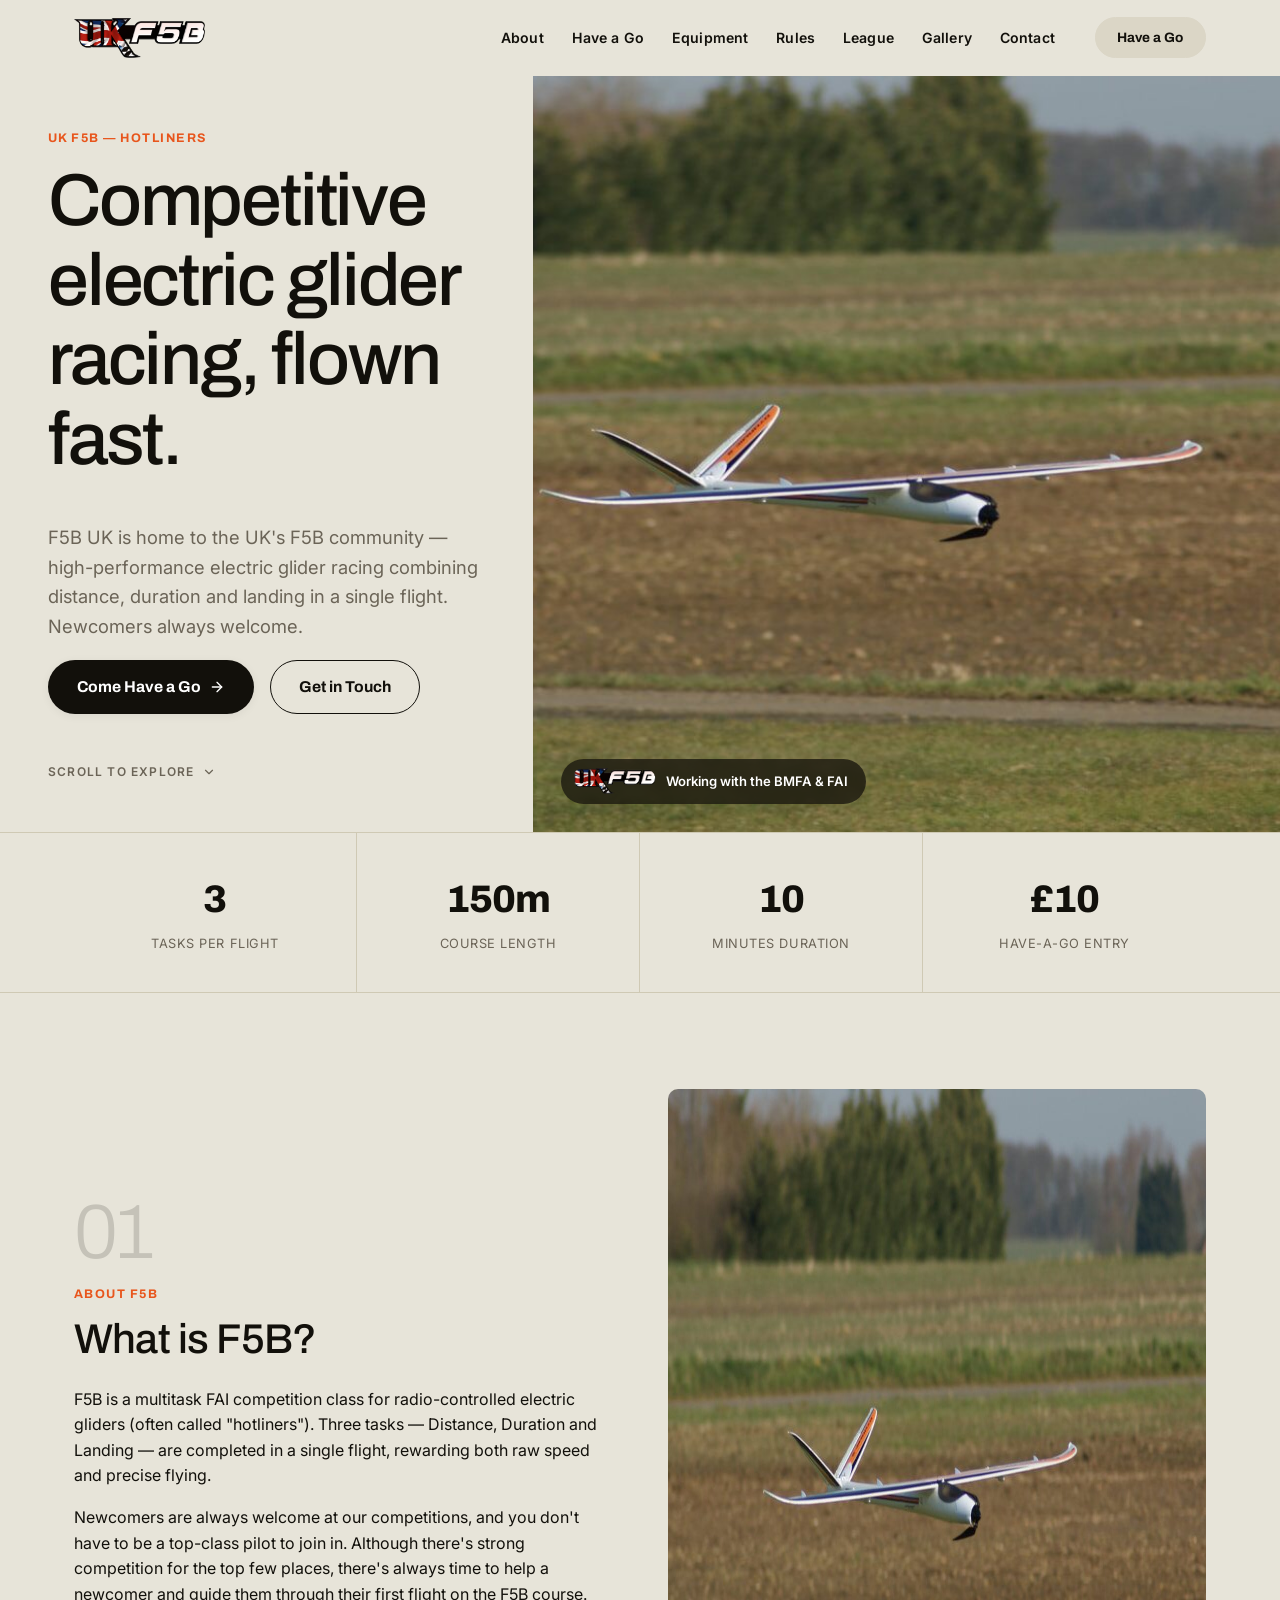
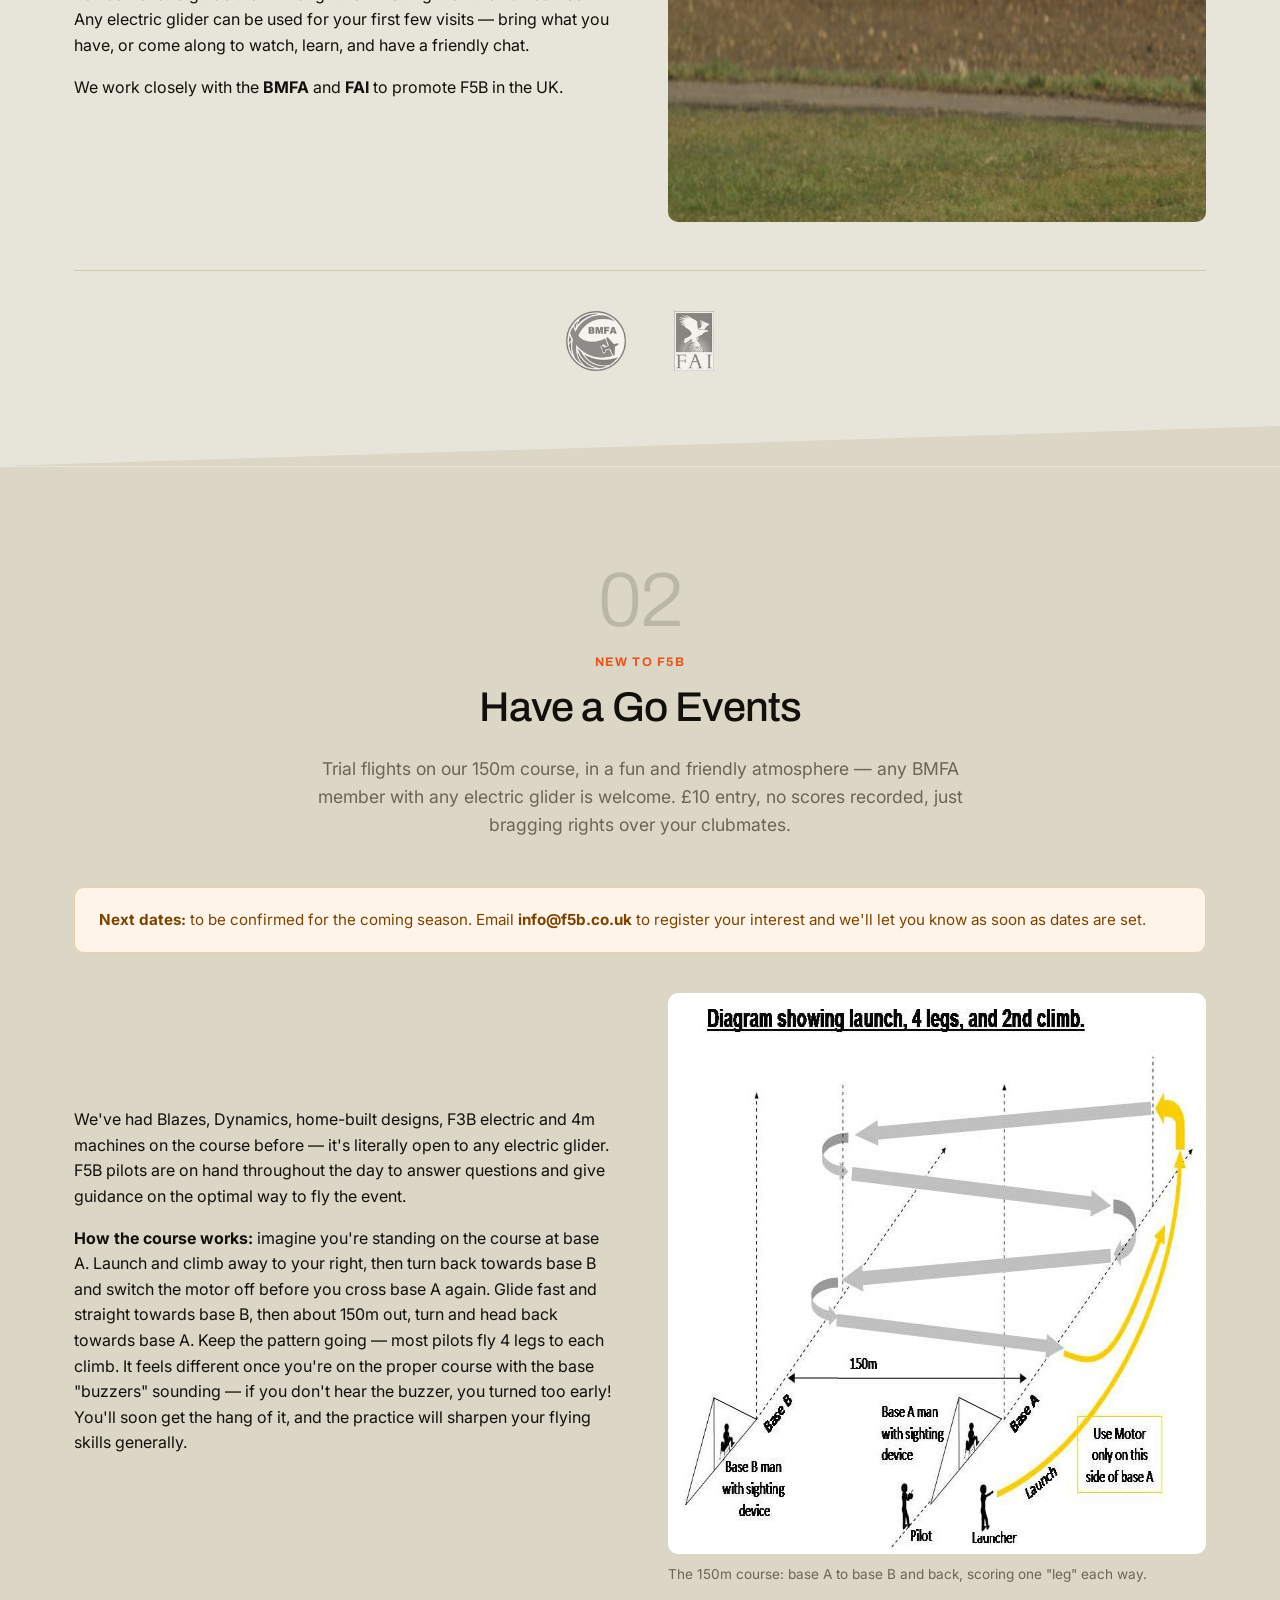
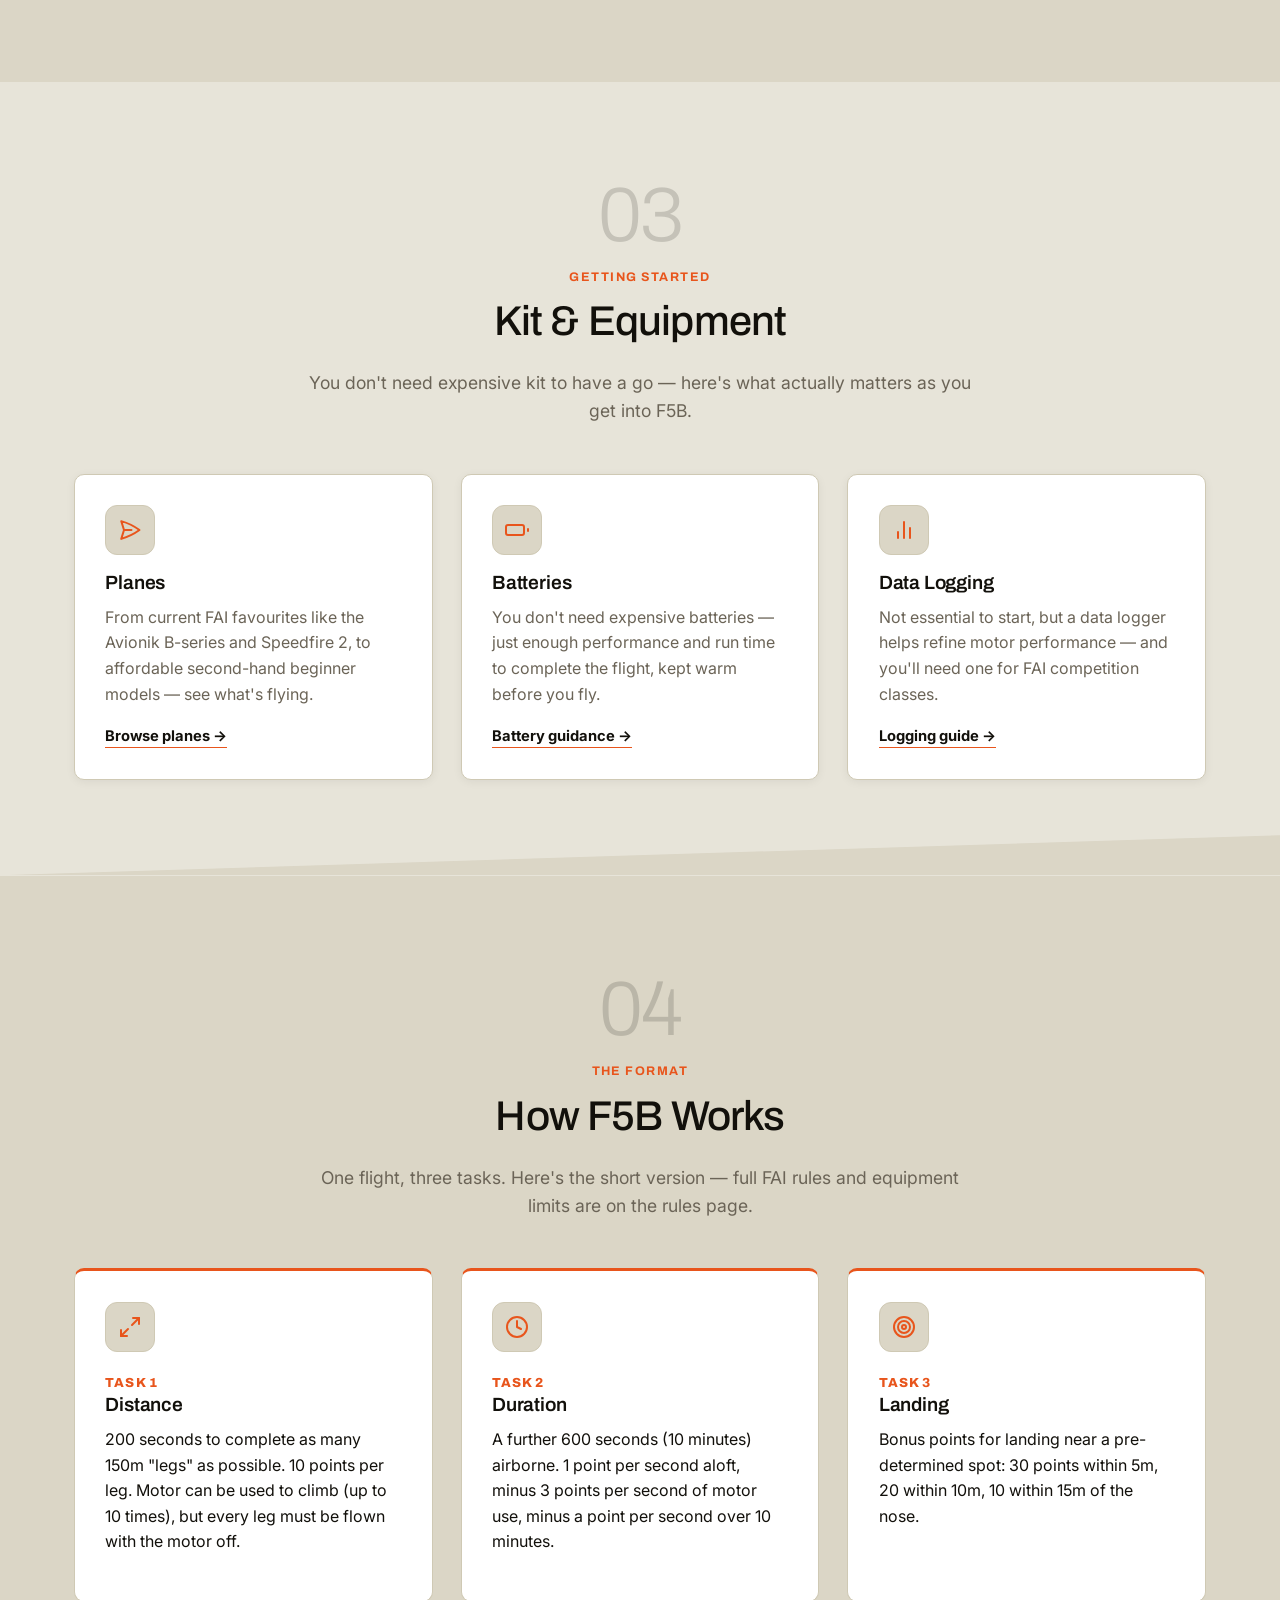
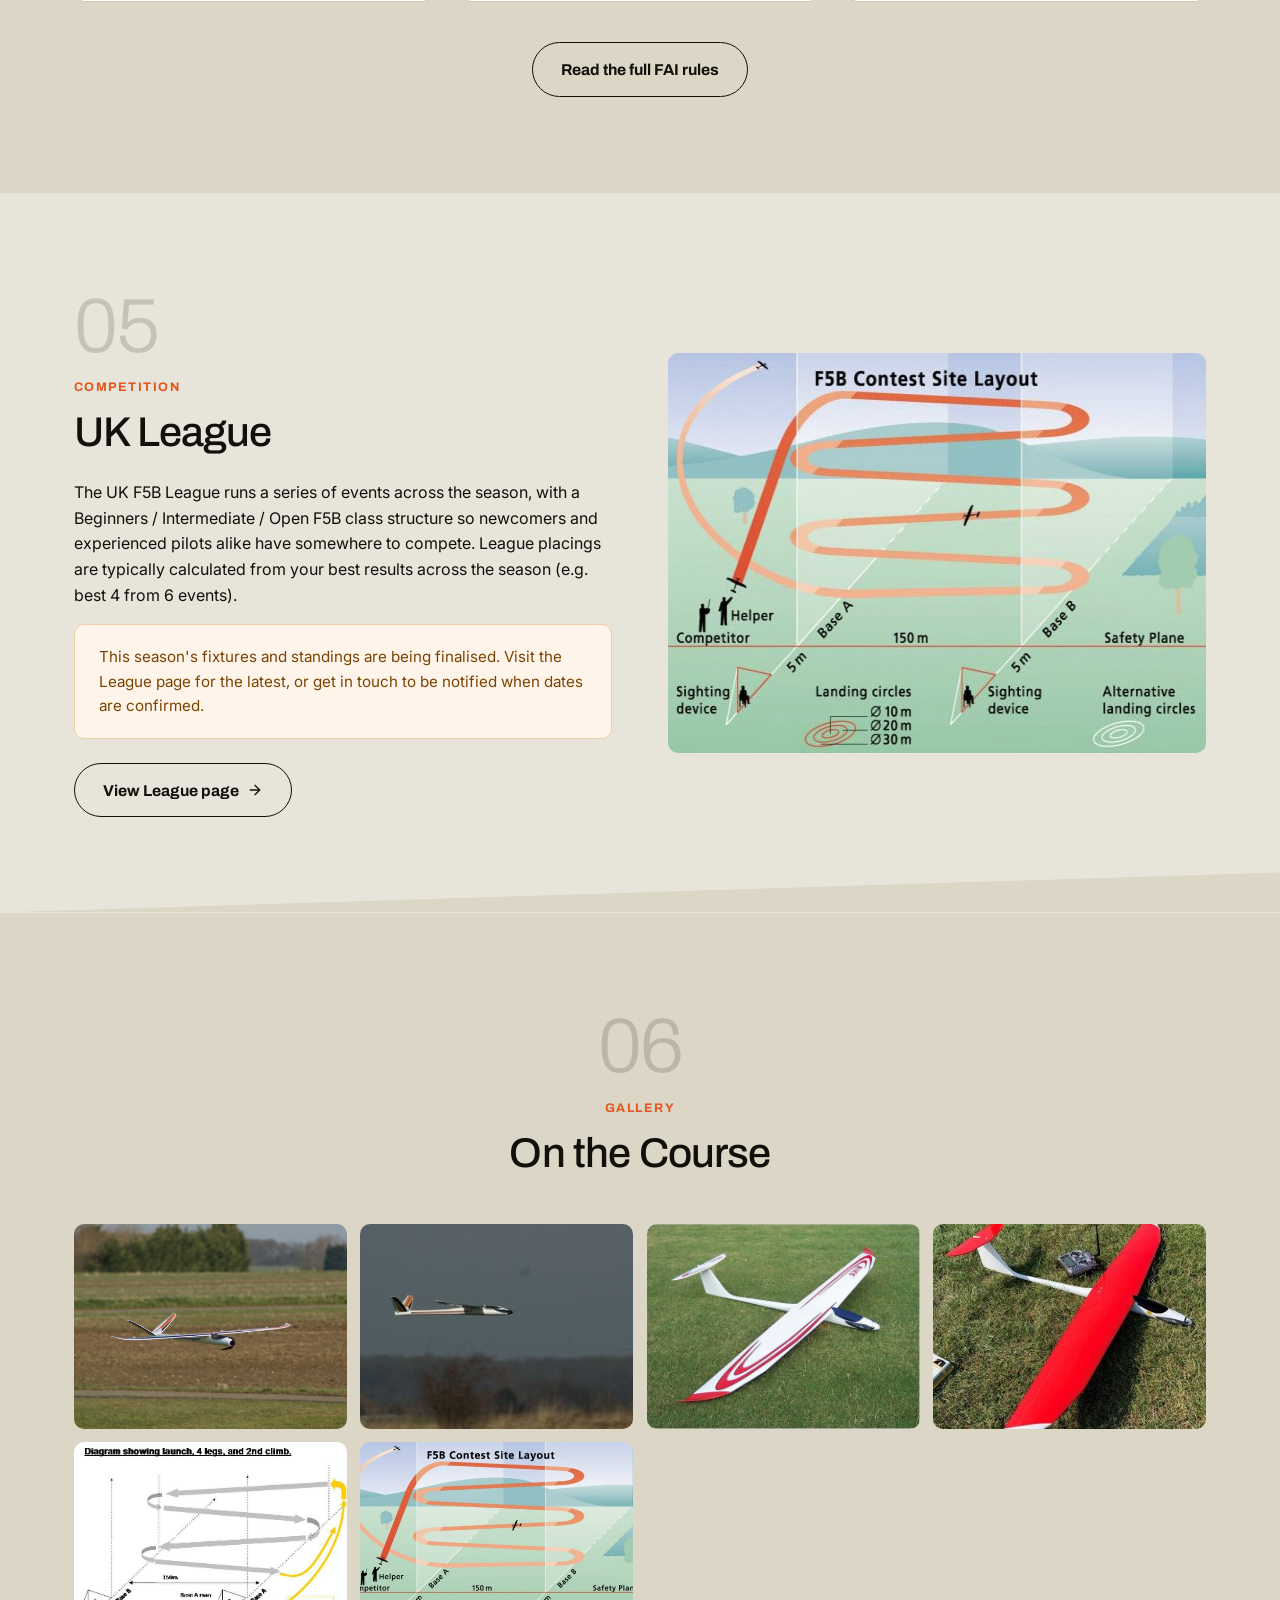
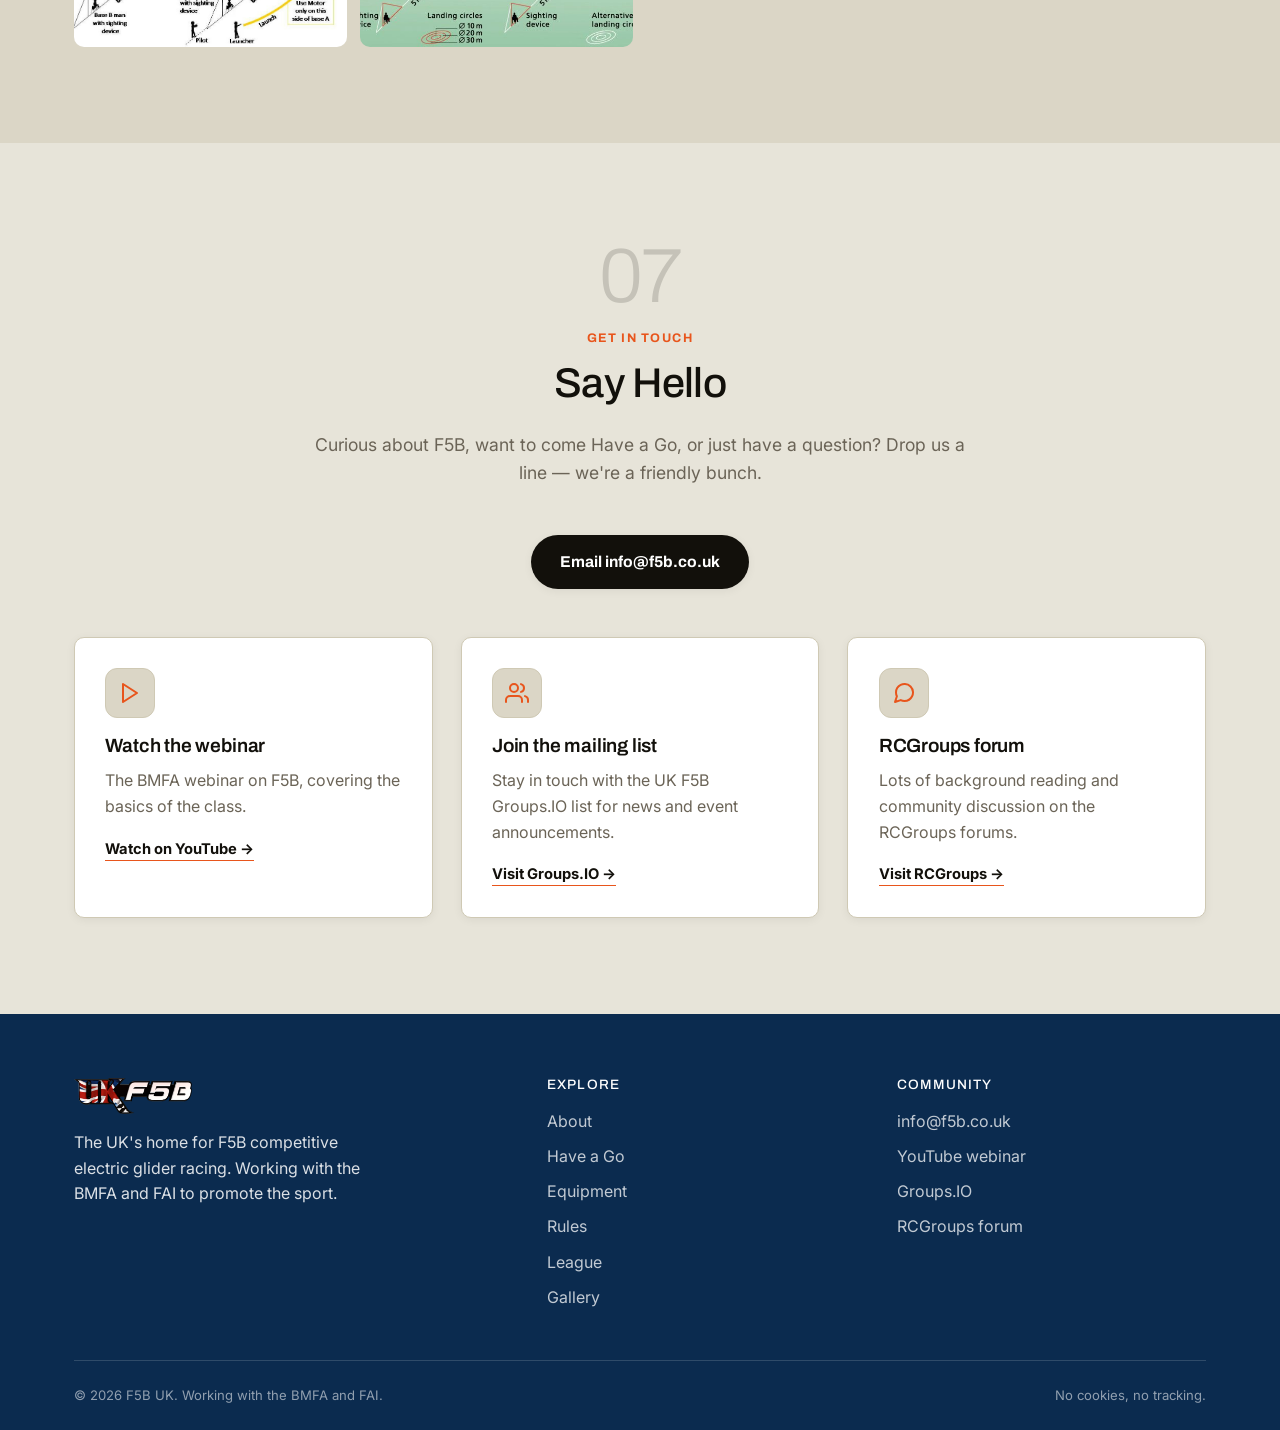
==== commit 94aa84e7: "Fine-tune design against real extracted Wix template values Previous pass approximated the Wix refer" ====
--- a/index.html
+++ b/index.html
@@ -19,7 +19,7 @@
 
   <link rel="preconnect" href="https://fonts.googleapis.com">
   <link rel="preconnect" href="https://fonts.gstatic.com" crossorigin>
-  <link href="https://fonts.googleapis.com/css2?family=Inter:wght@400;500;600&family=Archivo:wght@600;700;800;900&display=swap" rel="stylesheet">
+  <link href="https://fonts.googleapis.com/css2?family=Inter:wght@400;500;600&family=Archivo:wght@300;400;500;600;700&display=swap" rel="stylesheet">
   <link rel="stylesheet" href="styles.css">
 
   <script type="application/ld+json">
@@ -55,7 +55,7 @@
           <li><a href="index.html#gallery">Gallery</a></li>
           <li><a href="index.html#contact">Contact</a></li>
         </ul>
-        <a class="btn btn--primary nav-cta" href="#have-a-go">Have a Go</a>
+        <a class="btn btn--tan nav-cta" href="#have-a-go">Have a Go</a>
         <button type="button" class="nav-toggle" aria-label="Toggle menu" aria-expanded="false">
           <span></span><span></span><span></span>
         </button>
--- a/styles.css
+++ b/styles.css
@@ -10,23 +10,23 @@
   --color-accent: #e8551c;
   --color-accent-light: #ff8a4c;
 
-  --color-ink: #17181b;
-  --color-bg: #f6f1e7;
-  --color-bg-alt: #ece3d2;
-  --color-text: #17181b;
+  --color-ink: #12100b;
+  --color-bg: #e7e4d9;
+  --color-bg-alt: #dbd6c6;
+  --color-text: #12100b;
   --color-text-muted: #6b6457;
-  --color-border: #ddd1b8;
+  --color-border: #cfc9b4;
   --color-white: #ffffff;
 
   /* Type */
-  --font-heading: "Archivo", "Segoe UI", system-ui, sans-serif;
+  --font-heading: "Archivo", "Helvetica Neue", Helvetica, Arial, sans-serif;
   --font-body: "Inter", "Segoe UI", system-ui, sans-serif;
 
   /* Layout */
   --container-width: 1180px;
   --radius: 10px;
-  --shadow-sm: 0 2px 10px rgba(23, 20, 10, 0.06);
-  --shadow-md: 0 14px 34px rgba(23, 20, 10, 0.12);
+  --shadow-sm: 0 2px 10px rgba(18, 16, 11, 0.06);
+  --shadow-md: 0 14px 34px rgba(18, 16, 11, 0.12);
   --header-height: 76px;
 }
 
@@ -75,22 +75,23 @@
   letter-spacing: -0.02em;
   margin: 0 0 0.6em;
   color: var(--color-ink);
+  font-weight: 500;
 }
 
 h1 {
   font-size: clamp(2.6rem, 6vw, 4.6rem);
-  font-weight: 800;
+  font-weight: 500;
   letter-spacing: -0.03em;
 }
 
 h2 {
   font-size: clamp(1.9rem, 4vw, 2.6rem);
-  font-weight: 800;
+  font-weight: 500;
 }
 
 h3 {
   font-size: 1.2rem;
-  font-weight: 700;
+  font-weight: 600;
   letter-spacing: -0.01em;
 }
 
@@ -143,12 +144,11 @@
 .section-number {
   display: block;
   font-family: var(--font-heading);
-  font-weight: 800;
-  font-size: clamp(3.5rem, 7vw, 6rem);
+  font-weight: 300;
+  font-size: clamp(3rem, 6vw, 5rem);
   line-height: 1;
-  color: transparent;
-  -webkit-text-stroke: 1.5px rgba(23, 20, 10, 0.14);
-  margin-bottom: -0.6rem;
+  color: rgba(18, 16, 11, 0.16);
+  margin-bottom: 0.5rem;
   letter-spacing: -0.02em;
 }
 
@@ -220,6 +220,17 @@
   color: var(--color-white);
 }
 
+.btn--tan {
+  background: var(--color-bg-alt);
+  color: var(--color-ink);
+  border-color: var(--color-bg-alt);
+}
+
+.btn--tan:hover {
+  background: var(--color-border);
+  border-color: var(--color-border);
+}
+
 .btn--accent {
   background: var(--color-accent);
   color: var(--color-white);
@@ -249,7 +260,7 @@
 }
 
 .site-header.is-scrolled {
-  background: rgba(246, 241, 231, 0.92);
+  background: rgba(231, 228, 217, 0.92);
   backdrop-filter: blur(10px);
   border-bottom-color: var(--color-border);
   box-shadow: var(--shadow-sm);
@@ -351,7 +362,7 @@
 
 .hero-grid {
   display: grid;
-  grid-template-columns: minmax(0, 1fr) minmax(0, 1fr);
+  grid-template-columns: minmax(0, 5fr) minmax(0, 7fr);
   align-items: stretch;
   min-height: min(84vh, 780px);
 }
@@ -359,7 +370,7 @@
 .hero-content-col {
   display: flex;
   align-items: center;
-  padding: 3rem clamp(1.5rem, 5vw, 5rem) 3rem clamp(1.5rem, 5vw, 4rem);
+  padding: 3rem clamp(1.5rem, 4vw, 3.5rem) 3rem clamp(1.5rem, 4vw, 3rem);
 }
 
 .hero-content {
@@ -389,7 +400,7 @@
   position: absolute;
   left: 1.75rem;
   bottom: 1.75rem;
-  background: rgba(23, 20, 10, 0.72);
+  background: rgba(18, 16, 11, 0.72);
   backdrop-filter: blur(6px);
   color: var(--color-white);
   border-radius: 999px;
@@ -667,7 +678,7 @@
 .gallery-caption {
   position: absolute;
   inset: auto 0 0 0;
-  background: linear-gradient(to top, rgba(23, 20, 10, 0.8), transparent);
+  background: linear-gradient(to top, rgba(18, 16, 11, 0.8), transparent);
   color: var(--color-white);
   font-size: 0.85rem;
   font-weight: 600;
